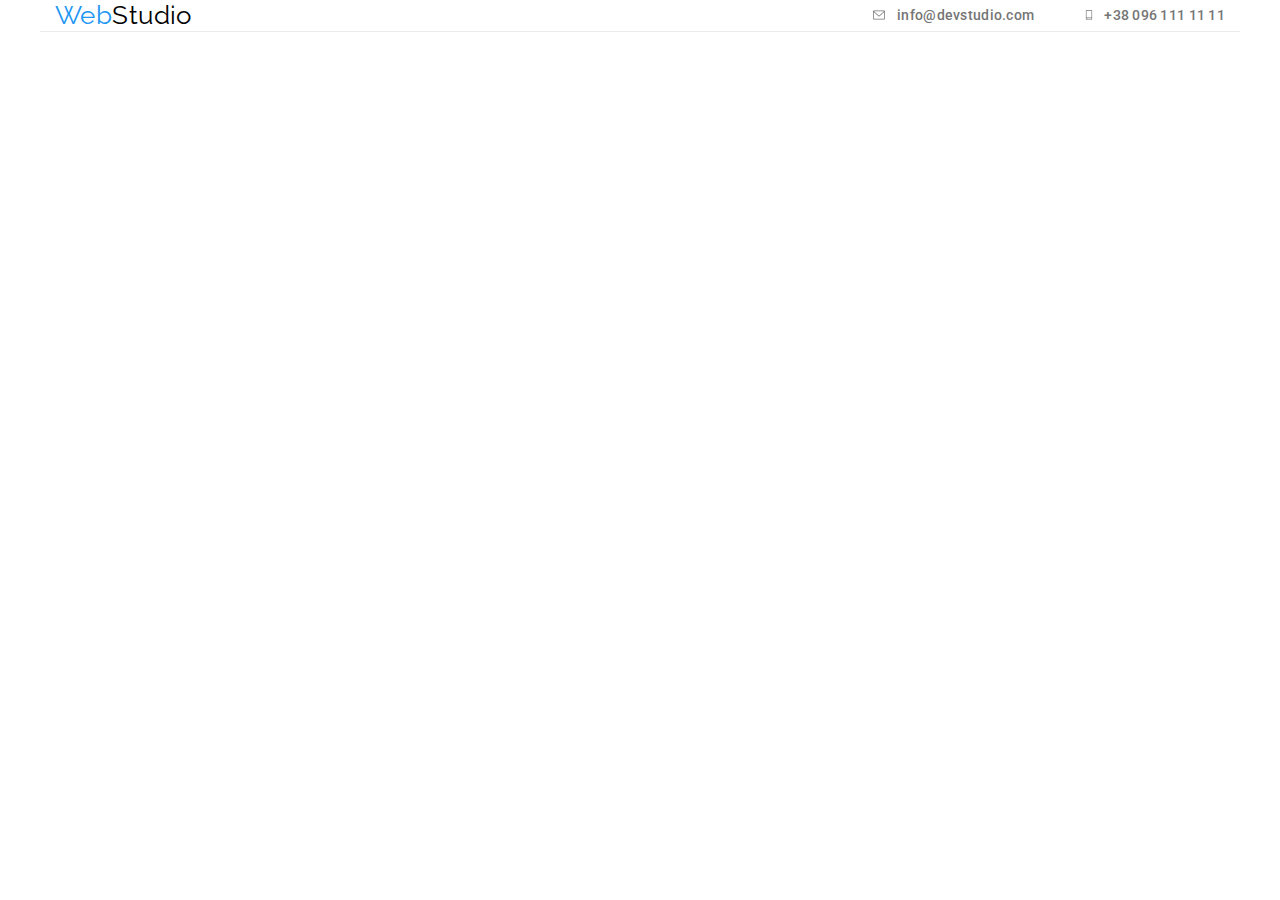
==== portfolio.html @ 75e19066 "homework8" ====
<!DOCTYPE html>
<html lang="uk">
  <head>
    <meta charset="UTF-8" />
    <meta http-equiv="X-UA-Compatible" content="IE=edge" />
    <meta name="viewport" content="width=device-width, initial-scale=1.0" />
    <title>Precourse</title>
   <link href="https://fonts.googleapis.com/css2?family=Raleway:wght@700&family=Roboto:wght@400;500;700;900&display=swap" rel="stylesheet">
    <link
      rel="stylesheet"
      href="https://cdnjs.cloudflare.com/ajax/libs/modern-normalize/1.1.0/modern-normalize.min.css"
      integrity="sha512-wpPYUAdjBVSE4KJnH1VR1HeZfpl1ub8YT/NKx4PuQ5NmX2tKuGu6U/JRp5y+Y8XG2tV+wKQpNHVUX03MfMFn9Q=="
      crossorigin="anonymous"
      referrerpolicy="no-referrer"
    />
    <link rel="stylesheet" href="./css/main.min.css" />
    <!-- <link rel="stylesheet" href="./css/styles.css" /> -->
  </head>
  <body>
    <header class="header">
      <div class="container header__container">
        <nav class="navigation">
          <a href="./index.html" class="logo"> <span class="logo__accent">Web</span>Studio</a>
          <ul class="site-nav list">
            <li class="item">
              <a href="./index.html" class="site-nav__link link">Студія</a>
            </li>
            <li class="item">
              <a href="./portfolio.html" class="site-nav__link link site-nav__link--current"
                >Портфоліо</a
              >
            </li>
            <li class="item">
              <a href="#" class="site-nav__link link">Контакти</a>
            </li>
          </ul>
        </nav>
        <ul class="list contacts-nav">
          <li class="item">
            <a href="mailto:info@devstudio.com" class="contacts-nav__link link">
              <svg class="contacts-nav__icon" width="16" height="12">
                <use href="./images/icon.svg#icon-mail"></use></svg
              >info@devstudio.com</a
            >
          </li>
          <li class="item">
            <a href="tel:+380961111111" class="contacts-nav__link link"
              ><svg class="contacts-nav__icon" width="10" height="16">
                <use href="./images/icon.svg#icon-smartfone"></use></svg
              >+38 096 111 11 11</a
            >
          </li>
        </ul>
      </div>
    <!-- </header>

    <main class="portfolio">
      <section class="section container portfolio__project">
        <h1 class="portfolio_title hidden">Фільтр</h1>
        <ul class="portfolio__button-list list">
          <li class="item">
            <button type="button" class="portfolio__button portfolio__button--current">Усі</button>
          </li>
          <li class="item">
            <button type="button" class="portfolio__button">Веб-сайти</button>
          </li>
          <li class="item">
            <button type="button" class="portfolio__button">Додатки</button>
          </li>
          <li class="item">
            <button type="button" class="portfolio__button">Дизайн</button>
          </li>
          <li class="item">
            <button type="button" class="portfolio__button">Маркетинг</button>
          </li>
        </ul>
        <ul class="list project">
          <li class="item project__card">
            <a class="project__link link" href="#">
              <div class="project-overlay">
                <img
                  class="project-overlay__picture"
                  src="./images-portfolio/picture1.jpg"
                  alt="Персонал"
                  width="370"
                  height="294"
                />
                <p class="project-overlay__text">
                  Ресурс пропонує комплексні пропозиції з різним рівнем функціоналу та сервісів. Все
                  це дозволить відвідувачу отримати вичерпні відомості про компанію чи приватну
                  особу.
                </p>
              </div>
              <div class="project-examples">
                <h2 class="project-examples__project-title">Технокряк</h2>
                <p class="project-examples__text">Веб-сайт</p>
              </div>
            </a>
          </li>

          <li class="item project__card">
            <a class="project__link link" href="#">
              <div class="project-overlay">
                <img
                  class="project-overlay__picture"
                  src="./images-portfolio/picture2.jpg"
                  alt="Постер з баскетболістами"
                  width="370"
                  height="294"
                />
                <p class="project-overlay__text">
                  Ресурс пропонує комплексні пропозиції з різним рівнем функціоналу та сервісів. Все
                  це дозволить відвідувачу отримати вичерпні відомості про компанію чи приватну
                  особу.
                </p>
              </div>
              <div class="project-examples">
                <h2 class="project-examples__project-title">Постер New Orlean vs Golden Star</h2>
                <p class="project-examples__text">Дизайн</p>
              </div>
            </a>
          </li>

          <li class="item project__card">
            <a class="project__link link" href="#">
              <div class="project-overlay">
                <img
                  class="project-overlay__picture"
                  src="./images-portfolio/picture3.jpg"
                  alt="Лого ресторану Seafood"
                  width="370"
                  height="294"
                />
                <p class="project-overlay__text">
                  Ресурс пропонує комплексні пропозиції з різним рівнем функціоналу та сервісів. Все
                  це дозволить відвідувачу отримати вичерпні відомості про компанію чи приватну
                  особу.
                </p>
              </div>
              <div class="project-examples">
                <h2 class="project-examples__project-title">Ресторан Seafood</h2>
                <p class="project-examples__text">Додаток</p>
              </div>
            </a>
          </li>

          <li class="item project__card">
            <a class="project__link link" href="#">
              <div class="project-overlay">
                <img
                  class="project-overlay__picture"
                  src="./images-portfolio/picture4.jpg"
                  alt="Навушники"
                  width="370"
                  height="294"
                />
                <p class="project-overlay__text">
                  Ресурс пропонує комплексні пропозиції з різним рівнем функціоналу та сервісів. Все
                  це дозволить відвідувачу отримати вичерпні відомості про компанію чи приватну
                  особу.
                </p>
              </div>
              <div class="project-examples">
                <h2 class="project-examples__project-title">Проєкт Prime</h2>
                <p class="project-examples__text">Маркетинг</p>
              </div>
            </a>
          </li>

          <li class="item project__card">
            <a class="project__link link" href="">
              <div class="project-overlay">
                <img
                  class="project-overlay__picture"
                  src="./images-portfolio/picture5.jpg"
                  alt="Дві коробочки"
                  width="370"
                  height="294"
                />
                <p class="project-overlay__text">
                  Ресурс пропонує комплексні пропозиції з різним рівнем функціоналу та сервісів. Все
                  це дозволить відвідувачу отримати вичерпні відомості про компанію чи приватну
                  особу.
                </p>
              </div>
              <div class="project-examples">
                <h2 class="project-examples__project-title">Проєкт Boxes</h2>
                <p class="project-examples__text">Додаток</p>
              </div>
            </a>
          </li>

          <li class="item project__card">
            <a class="project__link link" href="">
              <div class="project-overlay">
                <img
                  class="project-overlay__picture"
                  src="./images-portfolio/picture6.jpg"
                  alt="Монітор з написом: Inspiration has no Borders"
                  width="370"
                  height="294"
                />
                <p class="project-overlay__text">
                  Ресурс пропонує комплексні пропозиції з різним рівнем функціоналу та сервісів. Все
                  це дозволить відвідувачу отримати вичерпні відомості про компанію чи приватну
                  особу.
                </p>
              </div>
              <div class="project-examples">
                <h2 class="project-examples__project-title">Inspiration has no Borders</h2>
                <p class="project-examples__text">Веб-сайт</p>
              </div>
            </a>
          </li>

          <li class="item project__card">
            <a class="project__link link" href="#">
              <div class="project-overlay">
                <img
                  class="project-overlay__picture"
                  src="./images-portfolio/picture7.jpg"
                  alt="Розгорнута книга на сторінці: I'm limited Edition"
                  width="370"
                  height="294"
                />
                <p class="project-overlay__text">
                  Ресурс пропонує комплексні пропозиції з різним рівнем функціоналу та сервісів. Все
                  це дозволить відвідувачу отримати вичерпні відомості про компанію чи приватну
                  особу.
                </p>
              </div>
              <div class="project-examples">
                <h2 class="project-examples__project-title">Видання Limited Edition</h2>
                <p class="project-examples__text">Дизайн</p>
              </div>
            </a>
          </li>

          <li class="item project__card">
            <a class="project__link link" href="#">
              <div class="project-overlay">
                <img
                  class="project-overlay__picture"
                  src="./images-portfolio/picture8.jpg"
                  alt="Бірка з написом: LAB EL TAG"
                  width="370"
                  height="294"
                />
                <p class="project-overlay__text">
                  Ресурс пропонує комплексні пропозиції з різним рівнем функціоналу та сервісів. Все
                  це дозволить відвідувачу отримати вичерпні відомості про компанію чи приватну
                  особу.
                </p>
              </div>
              <div class="project-examples">
                <h2 class="project-examples__project-title">Проєкт LAB</h2>
                <p class="project-examples__text">Маркетинг</p>
              </div>
            </a>
          </li>
          <li class="item project__card">
            <a class="project__link link" href="#">
              <div class="project-overlay">
                <img
                  class="project-overlay__picture"
                  src="./images-portfolio/picture9.jpg"
                  alt="Відкритоий ноутбук на сторінці: Growing Business"
                  width="370"
                  height="294"
                />
                <p class="project-overlay__text">
                  Ресурс пропонує комплексні пропозиції з різним рівнем функціоналу та сервісів. Все
                  це дозволить відвідувачу отримати вичерпні відомості про компанію чи приватну
                  особу.
                </p>
              </div>
              <div class="project-examples">
                <h2 class="project-examples__project-title">Growing Business</h2>
                <p class="project-examples__text">Додаток</p>
              </div>
            </a>
          </li>
        </ul>
      </section>
    </main>

    <footer class="footer">
      <div class="container footer__container">
        <div class=".footer-wrapper">
          <a href="./index.html" class="logo footer-wrapper__footer-logo">
            <span class="logo__accent">Web</span>Studio</a
          >
          <address class="footer-wrapper__address-text">м. Київ, пр-т Лесі Українки, 26</address>
          <ul class="list footer-wrapper__footer-link-list">
            <li class="item">
              <a
                href="mailto:info@devstudio.com"
                class="contacts-nav__link footer-wrapper__footer-linklink"
                >info@devstudio.com</a
              >
            </li>
            <li class="item">
              <a href="tel:+380961111111" class="contacts-nav__link footer-wrapper__footer-linklink"
                >+38 096 111 11 11</a
              >
            </li>
          </ul>
        </div>

        <div class="footer-social">
          <h5 class="footer-title">приєднуйтесь</h5>

          <ul class="social-icon-list list">
            <li class="item">
              <a class="circle-icon social-icon-list__link" href="#">
                <svg class="social-icon-list__icon" width="20" height="20">
                  <use href="./images/icon.svg#icon-instagram"></use>
                </svg>
              </a>
            </li>
            <li class="item">
              <a class="circle-icon social-icon-list__link" href="#">
                <svg class="social-icon-list__icon" width="20" height="20">
                  <use href="./images/icon.svg#icon-twitter"></use>
                </svg>
              </a>
            </li>
            <li class="item">
              <a class="circle-icon social-icon-list__link" href="#">
                <svg class="social-icon-list__icon" width="20" height="20">
                  <use href="./images/icon.svg#icon-facebook"></use>
                </svg>
              </a>
            </li>
            <li class="item">
              <a class="circle-icon social-icon-list__link" href="#">
                <svg class="social-icon-list__icon" width="20" height="20">
                  <use href="./images/icon.svg#icon-linkedin"></use>
                </svg>
              </a>
            </li>
          </ul>
        </div>

        <div class="footer-form">
          <h5 class="footer-title">підпишіться на розсилку</h5>
          <form class="footer-form__spam">
            <label for="mail"></label>
            <input class="footer-form__spam-field" type="email" name="mail" placeholder="E-mail" />
            <button class="footer-form__spam-btn" type="submit">
              Підписатися
              <svg class="footer-form__icon" width="24" height="24">
                <use href="./images/icon.svg#icon-paperplane"></use>
              </svg>
            </button>
          </form>
        </div>
      </div>
    </footer>

    <script src="./js/modal.js"></script> -->
  </body>
</html>
---- css/main.min.css ----
:root{--primary-text-color: #757575;--primery-title-color: #212121;--accent-color: #2196F3;--primary-white-color: #FFFFFF;--footer-hero-background-color: #2F303A;--header-logo-color: #000000;--staff-color: #F5F4FA;--icon-color: #AFB1B8}/*! modern-normalize v1.1.0 | MIT License | https://github.com/sindresorhus/modern-normalize */*,::before,::after{-webkit-box-sizing:border-box;box-sizing:border-box}html{line-height:1.15;-webkit-text-size-adjust:100%;-moz-tab-size:4;-o-tab-size:4;tab-size:4}body{margin:0;font-family:system-ui,-apple-system,"Segoe UI",Roboto,Helvetica,Arial,sans-serif,"Apple Color Emoji","Segoe UI Emoji"}hr{height:0;color:inherit}abbr[title]{-webkit-text-decoration:underline dotted;text-decoration:underline dotted}b,strong{font-weight:bolder}code,kbd,samp,pre{font-family:ui-monospace,SFMono-Regular,Consolas,"Liberation Mono",Menlo,monospace;font-size:1em}small{font-size:80%}sub,sup{font-size:75%;line-height:0;position:relative;vertical-align:baseline}sub{bottom:-0.25em}sup{top:-0.5em}table{text-indent:0;border-color:inherit}button,input,optgroup,select,textarea{font-family:inherit;font-size:100%;line-height:1.15;margin:0}button,select{text-transform:none}button,[type=button],[type=reset],[type=submit]{-webkit-appearance:button}::-moz-focus-inner{border-style:none;padding:0}:-moz-focusring{outline:1px dotted ButtonText}:-moz-ui-invalid{box-shadow:none}legend{padding:0}progress{vertical-align:baseline}::-webkit-inner-spin-button,::-webkit-outer-spin-button{height:auto}[type=search]{-webkit-appearance:textfield;outline-offset:-2px}::-webkit-search-decoration{-webkit-appearance:none}::-webkit-file-upload-button{-webkit-appearance:button;font:inherit}summary{display:list-item}.circle-icon{display:-webkit-box;display:-ms-flexbox;display:flex;-webkit-box-pack:center;-ms-flex-pack:center;justify-content:center;-webkit-box-align:center;-ms-flex-align:center;align-items:center;border-radius:50%;width:44px;height:44px;fill:var(--icon-color);-webkit-transition:background-color 250ms cubic-bezier(0.4, 0, 0.2, 1),border-color 250ms cubic-bezier(0.4, 0, 0.2, 1),fill 250ms cubic-bezier(0.4, 0, 0.2, 1);transition:background-color 250ms cubic-bezier(0.4, 0, 0.2, 1),border-color 250ms cubic-bezier(0.4, 0, 0.2, 1),fill 250ms cubic-bezier(0.4, 0, 0.2, 1)}.circle-icon:hover,.circle-icon:focus{background-color:var(--accent-color);border-color:var(--accent-color);fill:var(--primary-white-color)}.hidden{visibility:hidden;position:absolute;width:1px;height:1px;padding:0;margin:-1px;-webkit-clip-path:inset(100%);clip-path:inset(100%);clip:rect(0 0 0 0);overflow:hidden;white-space:nowrap;border:0}.container{max-width:1200px;padding-left:15px;padding-right:15px;margin:0 auto}.hero__container{padding-top:200px;padding-bottom:280px;text-align:center}.features__container,.portfolio-button-container{padding-bottom:0}.footer__container{display:-webkit-box;display:-ms-flexbox;display:flex;padding-top:0;padding-bottom:0}.project-container{padding-top:50px;padding-bottom:94px}body{background-color:var(--primary-white-color);color:var(--primary-text-color);font-family:Roboto,sans-serif;font-size:14px;letter-spacing:.03em}.list{list-style:none;padding:0;margin:0}.link{text-decoration:none}.section{padding-top:94px;padding-bottom:94px}.work__section{display:-webkit-box;display:-ms-flexbox;display:flex;-webkit-box-pack:justify;-ms-flex-pack:justify;justify-content:space-between}.hero__button{display:inline-block;min-width:216px;height:50px;padding:10px 32px;text-align:center;border:none;border-radius:4px;background-color:var(--accent-color);color:var(--primary-white-color);-webkit-box-shadow:0px 4px 4px rgba(0,0,0,.15);box-shadow:0px 4px 4px rgba(0,0,0,.15);font-size:16px;line-height:1.9;letter-spacing:.06em;cursor:pointer;font-family:inherit;-webkit-transition:background-color 250ms cubic-bezier(0.4, 0, 0.2, 1);transition:background-color 250ms cubic-bezier(0.4, 0, 0.2, 1)}.hero__button:hover,.hero__button:focus{background-color:var(--accent-color)}.portfolio__button{display:inline-block;cursor:pointer;text-align:center;border-radius:4px;border:none;height:38px;padding:6px 22px;background-color:#f5f4fa;color:var(--primery-title-color);font-weight:500;font-size:16px;line-height:1.63;font-family:inherit;-webkit-transition:background-color 250ms cubic-bezier(0.4, 0, 0.2, 1),color 250ms cubic-bezier(0.4, 0, 0.2, 1),-webkit-box-shadow 250ms cubic-bezier(0.4, 0, 0.2, 1);transition:background-color 250ms cubic-bezier(0.4, 0, 0.2, 1),color 250ms cubic-bezier(0.4, 0, 0.2, 1),-webkit-box-shadow 250ms cubic-bezier(0.4, 0, 0.2, 1);transition:background-color 250ms cubic-bezier(0.4, 0, 0.2, 1),color 250ms cubic-bezier(0.4, 0, 0.2, 1),box-shadow 250ms cubic-bezier(0.4, 0, 0.2, 1);transition:background-color 250ms cubic-bezier(0.4, 0, 0.2, 1),color 250ms cubic-bezier(0.4, 0, 0.2, 1),box-shadow 250ms cubic-bezier(0.4, 0, 0.2, 1),-webkit-box-shadow 250ms cubic-bezier(0.4, 0, 0.2, 1)}.portfolio__button--current{padding:6px 25px;background-color:var(--accent-color);color:var(--primary-white-color)}.portfolio__button:hover,.portfolio__button:focus{background-color:var(--accent-color);color:var(--primary-white-color);-webkit-box-shadow:0 4px 4px 0 rgba(0,0,0,.25);box-shadow:0 4px 4px 0 rgba(0,0,0,.25)}.footer-form__spam-btn{display:-webkit-box;display:-ms-flexbox;display:flex;-webkit-box-pack:center;-ms-flex-pack:center;justify-content:center;-webkit-box-align:center;-ms-flex-align:center;align-items:center;margin-left:12px;padding:10px 0 10px 28px;cursor:pointer;width:200px;font-weight:700;font-size:16px;line-height:1.86;letter-spacing:.06em;color:var(--primary-white-color);background-color:var(--accent-color);background:#2196f3;-webkit-box-shadow:0px 4px 4px rgba(0,0,0,.15);box-shadow:0px 4px 4px rgba(0,0,0,.15);border:none;border-radius:4px}.modal-cross-btn{position:absolute;display:-webkit-box;display:-ms-flexbox;display:flex;-webkit-box-pack:center;-ms-flex-pack:center;justify-content:center;-webkit-box-align:center;-ms-flex-align:center;align-items:center;top:8px;right:8px;width:30px;height:30px;cursor:pointer;border:1px solid rgba(0,0,0,.1);border-radius:50%;background-color:var(--primary-white-color)}.modal-cross-btn:hover{fill:var(--accent-color)}.modal-main-btn{width:200px;height:50px;padding:10px 52px;margin:30px auto 40px auto;font-weight:700;font-size:16px;line-height:1.88;letter-spacing:.06em;cursor:pointer;-webkit-box-shadow:0px 4px 4px rgba(0,0,0,.15);box-shadow:0px 4px 4px rgba(0,0,0,.15);border-radius:4px;background-color:var(--accent-color);color:var(--primary-white-color)}.checkbox-form{display:-webkit-box;display:-ms-flexbox;display:flex;-webkit-box-orient:horizontal;-webkit-box-direction:normal;-ms-flex-direction:row;flex-direction:row;-webkit-box-align:center;-ms-flex-align:center;align-items:center;margin-top:18px}.checkbox-form__ramka{margin-right:8.38px;width:16px;height:15px;border:2px solid #000;border-radius:4px;-webkit-box-shadow:0px 4px 4px rgba(0,0,0,.25);box-shadow:0px 4px 4px rgba(0,0,0,.25);border-color:var(--primery-title-color)}.checkbox-form__hidden:checked+.checkbox-form__ramka{background-color:var(--accent-color);background-image:url(/images/ptichka.svg);background-size:contain;border-color:var(--accent-color)}.checkbox-form__hidden{position:absolute;clip:rect(1px 1px 1px 1px);clip:rect(1px, 1px, 1px, 1px);padding:0;border:0;height:1px;width:1px}.checkbox-form__modal-text{margin:0;margin-left:8.38px}.checkbox-form__agreement-link{color:var(--accent-color)}.checkbox:checked+.icon{background-color:var(--accent-color)}.logo{display:inline-block;text-decoration:none;margin-right:93px;font-family:"Raleway",variable;font-size:26px;line-height:1.19;color:var(--header-logo-color)}.logo__accent{color:var(--accent-color)}.navigation{display:-webkit-box;display:-ms-flexbox;display:flex}.navigation .logo{display:-webkit-box;display:-ms-flexbox;display:flex;-webkit-box-align:center;-ms-flex-align:center;align-items:center}.site-nav{display:-webkit-box;display:-ms-flexbox;display:flex;display:none}.site-nav .item+.item{margin-left:50px}.project-overlay{position:relative;overflow:hidden}.project-overlay__text{position:absolute;top:0;left:0;width:100%;height:100%;padding:63px 24px;text-decoration:none;margin:0;font-weight:400;font-size:18px;line-height:1.56;letter-spacing:.03em;color:var(--primary-white-color);background-color:rgba(33,150,243,.9);-webkit-transform:translateY(101%);transform:translateY(101%);-webkit-transition:-webkit-transform 250ms cubic-bezier(0.4, 0, 0.2, 1);transition:-webkit-transform 250ms cubic-bezier(0.4, 0, 0.2, 1);transition:transform 250ms cubic-bezier(0.4, 0, 0.2, 1);transition:transform 250ms cubic-bezier(0.4, 0, 0.2, 1), -webkit-transform 250ms cubic-bezier(0.4, 0, 0.2, 1)}.project-overlay__picture{display:block}.project-overlay__text{margin:0}.project__link:hover .project-overlay__text{-webkit-transform:translateY(0);transform:translateY(0)}.project__link:focus .project-overlay__text{-webkit-transform:translateY(0);transform:translateY(0)}.site-nav__link{position:relative;display:block;padding-top:32px;padding-bottom:32px;font-weight:500;line-height:1.14;letter-spacing:.02em;color:var(--primery-title-color);-webkit-transition:color 250ms cubic-bezier(0.4, 0, 0.2, 1);transition:color 250ms cubic-bezier(0.4, 0, 0.2, 1)}.site-nav__link--current::after{content:"";position:absolute;display:block;left:0;bottom:0;width:100%;height:5px;border-radius:5px;opacity:1;background-color:var(--accent-color);-webkit-transition:opacity 250ms cubic-bezier(0.4, 0, 0.2, 1);transition:opacity 250ms cubic-bezier(0.4, 0, 0.2, 1)}.site-nav__link:hover,.site-nav__link:focus{color:var(--accent-color)}.site-nav__link--current{color:var(--accent-color)}.footer-wrapper__footer-link{color:rgba(255,255,255,.6)}.footer-wrapper__footer-link-list .item:not(:last-child){margin-bottom:9px}.clients__link{display:-webkit-box;display:-ms-flexbox;display:flex;-webkit-box-pack:justify;-ms-flex-pack:justify;justify-content:space-between;-webkit-box-align:center;-ms-flex-align:center;align-items:center;width:170px;height:92px;cursor:pointer;padding:16px 32px;border:1px solid var(--icon-color);border-radius:4px;fill:var(--icon-color);-webkit-transition:background-color 250ms cubic-bezier(0.4, 0, 0.2, 1),border-color 250ms cubic-bezier(0.4, 0, 0.2, 1),fill 250ms cubic-bezier(0.4, 0, 0.2, 1);transition:background-color 250ms cubic-bezier(0.4, 0, 0.2, 1),border-color 250ms cubic-bezier(0.4, 0, 0.2, 1),fill 250ms cubic-bezier(0.4, 0, 0.2, 1)}.clients__link:hover,.clients__link:focus{border-color:var(--accent-color);fill:var(--accent-color)}.social-icon-list__link{fill:var(--primary-white-color);background-color:rgba(255,255,255,.1)}.social-icon-list{display:-webkit-box;display:-ms-flexbox;display:flex;width:206px;height:44px}.social-icon-list .item:not(:last-child){margin-right:10px}.footer-wrapper__address-text{width:231px;height:21px;margin-bottom:9px;font-style:normal;line-height:1.71;color:var(--primary-white-color)}.backdrop{position:fixed;top:0;left:0;width:100%;height:100%;background-color:rgba(0,0,0,.2);-webkit-transition-property:none;transition-property:none;-webkit-transition-duration:500ms;transition-duration:500ms;-webkit-transition-timing-function:cubic-bezier(0.4, 0, 0.2, 1);transition-timing-function:cubic-bezier(0.4, 0, 0.2, 1)}.backdrop.is-hidden{opacity:0;pointer-events:none}.contacts-nav{display:-webkit-box;display:-ms-flexbox;display:flex;margin-left:auto}.contacts-nav__link{display:-webkit-box;display:-ms-flexbox;display:flex;-webkit-box-align:center;-ms-flex-align:center;align-items:center;color:var(--primary-text-color);font-weight:500;line-height:1.4;letter-spacing:.02em;-webkit-transition:color 250ms cubic-bezier(0.4, 0, 0.2, 1);transition:color 250ms cubic-bezier(0.4, 0, 0.2, 1)}.contacts-nav__link:hover,.contacts-nav__link:focus{color:var(--accent-color)}.contacts-nav__icon{display:inline-block;margin-right:10px;fill:currentColor}.contacts-nav .item:not(:last-child){padding-right:50px}.clients__title{margin-bottom:50px}.work__title,.team__title,.clients__title{margin-top:0;margin-bottom:50px;width:366px;margin-left:auto;margin-right:auto;text-align:center;font-size:36px;line-height:1.17;color:var(--primery-title-color)}.project-examples__project-title{margin-top:0;margin-bottom:4px;font-size:18px;line-height:2;letter-spacing:.06em;color:var(--primery-title-color)}.features__title{margin-top:0;margin-bottom:10px;width:270px;font-size:14px;line-height:1.14;color:var(--primery-title-color)}.footer-title{line-height:1.14;text-transform:uppercase;margin-bottom:20px;margin-top:0;color:var(--primary-white-color)}.team__title{width:264px}.modal__title{margin-top:0;margin-bottom:12px;text-align:center;font-weight:700;font-size:20px;line-height:1.15;color:#212121}.header__container{display:-webkit-box;display:-ms-flexbox;display:flex;-webkit-box-align:center;-ms-flex-align:center;align-items:center;-webkit-box-pack:center;-ms-flex-pack:center;justify-content:center;border-bottom:1px solid #ececec}.hero{padding-top:0}.hero__title{margin-top:0;margin-bottom:30px;margin-left:auto;margin-right:auto;width:696px;text-transform:uppercase;font-weight:900;font-size:44px;line-height:1.36;letter-spacing:.06em;color:var(--primary-white-color)}.overlay{max-width:1600px;height:600px;margin-right:auto;margin-left:auto;background-color:var(--footer-hero-background-color);background-image:-webkit-gradient(linear, left top, right top, from(rgba(47, 48, 58, 0.4)), to(rgba(47, 48, 58, 0.4))),url("../images/Hero.jpg");background-image:linear-gradient(to right, rgba(47, 48, 58, 0.4), rgba(47, 48, 58, 0.4)),url("../images/Hero.jpg");background-position:center;background-repeat:no-repeat;background-size:cover}.features__features-list{display:-webkit-box;display:-ms-flexbox;display:flex;-webkit-box-orient:horizontal;-webkit-box-direction:normal;-ms-flex-direction:row;flex-direction:row}.features__features-list .item:not(:last-child){margin-right:30px}.features__details{display:-webkit-box;display:-ms-flexbox;display:flex;-webkit-box-pack:center;-ms-flex-pack:center;justify-content:center;-webkit-box-align:center;-ms-flex-align:center;align-items:center;margin-bottom:30px;width:270px;height:120px;border-radius:4px;-webkit-box-shadow:0 4px 4px 0 rgba(0,0,0,.25);box-shadow:0 4px 4px 0 rgba(0,0,0,.25);background-color:var(--staff-color)}.features__text{margin-top:0;margin-bottom:0;width:270px;line-height:1.71}.clients{height:372px;margin-left:auto;margin-right:auto;background-color:var(--primary-white-color)}.clients__icon{display:-webkit-box;display:-ms-flexbox;display:flex;-webkit-box-pack:justify;-ms-flex-pack:justify;justify-content:space-between;-webkit-box-align:center;-ms-flex-align:center;align-items:center}.business-card{padding-top:30px;padding-bottom:30px;width:270px;height:168px;text-align:center;background-color:var(--primary-white-color)}.business-card__name{margin-top:0;margin-bottom:10px;font-weight:500;font-size:16px;line-height:1.19;color:var(--primery-title-color)}.business-card__text{display:inline-block;min-width:76px;margin:0;font-size:16px;line-height:1.19}.business-card__icons-list{display:-webkit-box;display:-ms-flexbox;display:flex;-webkit-box-pack:center;-ms-flex-pack:center;justify-content:center;margin-top:16px;padding:0 32px 30px;margin-left:auto;margin-right:auto;width:206px;height:44px}.business-card__icons-list .item:not(:last-child){margin-right:10px}.footer{min-width:1600px;padding-top:60px;padding-bottom:60px;background:var(--footer-hero-background-color);margin:0 auto}.footer__footer-link{color:rgba(255,255,255,.6)}.footer__footer-link-list .item:not(:last-child){margin-bottom:9px}.footer-social{display:-webkit-box;display:-ms-flexbox;display:flex;-webkit-box-orient:vertical;-webkit-box-direction:normal;-ms-flex-direction:column;flex-direction:column;width:206px;height:80px;padding-top:15px;margin-left:70px;margin-right:93px;padding-bottom:97px}.footer-form{display:-webkit-box;display:-ms-flexbox;display:flex;-webkit-box-orient:vertical;-webkit-box-direction:normal;-ms-flex-direction:column;flex-direction:column;width:570px;height:86px;padding-top:20px;padding-bottom:83px}.footer__spam{display:-webkit-box;display:-ms-flexbox;display:flex}.footer__spam-field{width:358px;height:50px;background-color:#2f303a;border:1px solid rgba(255,255,255,.3);border-radius:4px;padding:15px 0 15px 16px;font-weight:400;font-size:16px;line-height:1.25;letter-spacing:.03em;color:rgba(255,255,255,.6)}.footer__spam-field input::-webkit-input-placeholder{font-weight:400;font-size:30px}.footer__spam-field input::-moz-placeholder{font-weight:400;font-size:30px}.footer__spam-field input:-ms-input-placeholder{font-weight:400;font-size:30px}.footer__spam-field input::-ms-input-placeholder{font-weight:400;font-size:30px}.footer__spam-field input::placeholder{font-weight:400;font-size:30px}.footer__icon{margin-left:10px;fill:var(--primary-white-color)}.footer-wrapper{display:-webkit-box;display:-ms-flexbox;display:flex;margin-right:70px}.footer-wrapper__footer-logo{display:inline-block;margin-right:0;padding:0;margin-bottom:20px;color:var(--primary-white-color)}.footer-wrapper__address-text{width:231px;height:21px;margin-bottom:9px;font-style:normal;line-height:1.71;color:var(--primary-white-color)}.modal{position:absolute;left:50%;top:50%;-webkit-transform:translate(-50%, -50%);transform:translate(-50%, -50%);min-width:528px;height:581px;padding:40px;background-color:var(--primary-white-color);-webkit-box-shadow:0px 1px 3px rgba(0,0,0,.12),0px 1px 1px rgba(0,0,0,.14),0px 2px 1px rgba(0,0,0,.2);box-shadow:0px 1px 3px rgba(0,0,0,.12),0px 1px 1px rgba(0,0,0,.14),0px 2px 1px rgba(0,0,0,.2);border-radius:4px}.modal__form-field{width:100%;margin-top:0;display:-webkit-box;display:-ms-flexbox;display:flex;-webkit-box-orient:vertical;-webkit-box-direction:normal;-ms-flex-direction:column;flex-direction:column}.modal__form-field .modal__icon{position:absolute;bottom:11px;left:14px;cursor:pointer}.modal__form-label{position:relative;display:block;display:-webkit-box;display:-ms-flexbox;display:flex;-webkit-box-orient:vertical;-webkit-box-direction:normal;-ms-flex-direction:column;flex-direction:column;width:100%;margin-top:10px}.modal__form-label:first-child{margin-top:0px}.modal__form-input{width:100%;height:40px;padding:0;padding-left:42px;margin:0;margin-top:4px;cursor:pointer;border:1px solid rgba(33,33,33,.2);border-radius:4px}.modal__form-input:hover{border-color:var(--accent-color)}.modal__form-input:hover+.modal__icon{fill:var(--accent-color)}.modal__form-input:focus{border-color:var(--accent-color)}.modal__form-input:focus+.modal__icon{fill:var(--accent-color)}.modal__form-textarea::-webkit-input-placeholder{font-weight:400;font-size:12px;line-height:14px;letter-spacing:.01em;color:rgba(117,117,117,.5)}.modal__form-textarea::-moz-placeholder{font-weight:400;font-size:12px;line-height:14px;letter-spacing:.01em;color:rgba(117,117,117,.5)}.modal__form-textarea:-ms-input-placeholder{font-weight:400;font-size:12px;line-height:14px;letter-spacing:.01em;color:rgba(117,117,117,.5)}.modal__form-textarea::-ms-input-placeholder{font-weight:400;font-size:12px;line-height:14px;letter-spacing:.01em;color:rgba(117,117,117,.5)}.modal__form-textarea::placeholder{font-weight:400;font-size:12px;line-height:14px;letter-spacing:.01em;color:rgba(117,117,117,.5)}.modal__form-textarea{margin-top:4px;padding:12px 16px;width:448px;height:120px;resize:none;border:1px solid rgba(33,33,33,.2);border-radius:4px}.modal__form-privacy{position:relative}.modal__form-privacy .modal__icon{position:absolute;top:17px;left:-2px}.modal__form-privacy .icon{position:absolute;top:50px;left:-2px}.portfolio__button-list{display:-webkit-box;display:-ms-flexbox;display:flex;-webkit-box-pack:center;-ms-flex-pack:center;justify-content:center;margin-bottom:34px}.portfolio__button-list .item:not(:last-child){margin-right:8px}.portfolio__project .text{font-size:16px;line-height:1.88;color:var(--primary-text-color)}.project{display:-webkit-box;display:-ms-flexbox;display:flex;-ms-flex-wrap:wrap;flex-wrap:wrap}.project-examples{padding:20px 24px;width:370px;background:var(--primary-white-color);border:1px solid #eee}.project-examples__text{font-weight:400;font-size:16px;line-height:30px;letter-spacing:.03em;color:var(--primary-text-color)}.project .item{margin-right:30px;margin-bottom:30px}.project .item:nth-child(3n){margin-right:0}.project .item:nth-last-child(-n+3){margin-bottom:0}.project .item:hover{-webkit-box-shadow:0 4px 4px 0 rgba(0,0,0,.25);box-shadow:0 4px 4px 0 rgba(0,0,0,.25)}.team{background-color:var(--staff-color)}.team__cards-list{display:-webkit-box;display:-ms-flexbox;display:flex;-webkit-box-pack:justify;-ms-flex-pack:justify;justify-content:space-between}.team-cards__photo{display:block}.team-cards:hover{-webkit-box-shadow:0 4px 4px 0 rgba(0,0,0,.25);box-shadow:0 4px 4px 0 rgba(0,0,0,.25)}.work{padding-bottom:94px}.work-design{position:relative}.work-backgroung{position:absolute;left:0;bottom:0;width:100%;height:70px;background-image:-webkit-gradient(linear, left top, right top, from(rgba(47, 48, 58, 0.8)), to(rgba(47, 48, 58, 0.8)));background-image:linear-gradient(to right, rgba(47, 48, 58, 0.8), rgba(47, 48, 58, 0.8))}.work-backgroung__text{position:absolute;left:107px;bottom:27px;margin:0;padding:0;color:var(--primary-white-color);text-transform:uppercase}/*# sourceMappingURL=main.min.css.map */
---- css/styles.css ----
/* .logo {
  display: inline-block;
  text-decoration: none;
  margin-right: 93px;

  font-family: 'Raleway', variable;
  font-size: 26px;
  line-height: 1.19;
  color: var(--header-logo-color);
}
.logo__accent {
  color: var(--accent-color);
} */

/* .contacts-nav__link {
  display: flex;
  align-items: center;
  color: var(--primary-text-color);
  font-weight: 500;
  line-height: 1.4;
  letter-spacing: 0.02em;

  transition: color 250ms cubic-bezier(0.4, 0, 0.2, 1);
}

.contacts-nav__link:hover,
.contacts-nav__link:focus {
  color: var(--accent-color);
} */


/* .hero {
  padding-top: 0;
} */

/* .footer {
  min-width: 1600px;
  padding-top: 60px;
  padding-bottom: 60px;
  background: var(--footer-hero-background-color);
  margin: 0 auto;
} */

/* .hero__title {
  margin-top: 0;
  margin-bottom: 30px;
  margin-left: auto;
  margin-right: auto;
  width: 696px;

  text-transform: uppercase;
  font-weight: 900;
  font-size: 44px;
  line-height: 1.36;
  letter-spacing: 0.06em;
  color: var(--primary-white-color);
} */

/* .hidden {
  visibility: hidden;

  position: absolute;
  width: 1px;
  height: 1px;
  padding: 0;
  margin: -1px;
  clip-path: inset(100%);
  clip: rect(0 0 0 0);
  overflow: hidden;
  white-space: nowrap;
  border: 0;
} */

/* .work__title,
.team__title,
.clients__title {
  margin-top: 0;
  margin-bottom: 50px;
  width: 366px;
  margin-left: auto;
  margin-right: auto;

  text-align: center;
  font-size: 36px;
  line-height: 1.17;
  color: var(--primery-title-color);
} */

/* .team__title {
  width: 264px;
} */

/* .clients__title {
  margin-bottom: 50px;
} */

/* .site-nav__link {
  position: relative;
  display: block;
  padding-top: 32px;
  padding-bottom: 32px;

  font-weight: 500;
  line-height: 1.14;
  letter-spacing: 0.02em;
  color: var(--primery-title-color);

  transition: color 250ms cubic-bezier(0.4, 0, 0.2, 1);
} */

/* .site-nav__link:hover,
.site-nav__link:focus {
  color: var(--accent-color);
}
.site-nav__link--current{
  color: var(--accent-color);
} */

/* .site-nav {
  display: flex;
}

.site-nav .item + .item {
  margin-left: 50px;
} */

/* .contacts-nav {
  display: flex;
  margin-left: auto;
} */

/* .navigation {
  display: flex;
}

.navigation .logo {
  display: flex;
  align-items: center;
} */

/* .contacts-nav .item:not(:last-child) {
  padding-right: 50px;
} */

/* .features-list__title {
  margin-top: 0;
  margin-bottom: 10px;
  width: 270px;
  font-size: 14px;
  line-height: 1.14;
  color: var(--primery-title-color);
} */

/* .features__text {
  margin-top: 0;
  margin-bottom: 0;
  width: 270px;
} */

/* .business-card__name {
  margin-top: 0;
  margin-bottom: 10px;
  font-weight: 500;
  font-size: 16px;
  line-height: 1.19;
  color: var(--primery-title-color);
} */

/* .team {
  background-color: var(--staff-color);
} */

/* .hero__button {
  display: inline-block;
  min-width: 216px;
  height: 50px;
  padding: 10px 32px;

  text-align: center;
  border: none;
  border-radius: 4px;

  background-color: var(--accent-color);
  color: var(--primary-white-color);
  box-shadow: 0px 4px 4px rgba(0, 0, 0, 0.15);
  font-size: 16px;
  line-height: 1.9;
  letter-spacing: 0.06em;
  cursor: pointer;
  font-family: inherit;

  transition: background-color 250ms cubic-bezier(0.4, 0, 0.2, 1);
} */

/* .hero__button:hover,
.hero__button:focus {
  background-color: var(--accent-color);
} */

/* .portfolio__button-list {
  display: flex;
  justify-content: center;
  margin-bottom: 34px;
}

.portfolio__button-list .item:not(:last-child) {
  margin-right: 8px;
} */

/* .portfolio__button {
  display: inline-block;
  cursor: pointer;
  text-align: center;
  border-radius: 4px;
  border: none;
  height: 38px;
  padding: 6px 22px;
  background-color: #f5f4fa;
  color: var(--primery-title-color);
  font-weight: 500;
  font-size: 16px;
  line-height: 1.63;
  font-family: inherit;

  transition: background-color 250ms cubic-bezier(0.4, 0, 0.2, 1),
    color 250ms cubic-bezier(0.4, 0, 0.2, 1), box-shadow 250ms cubic-bezier(0.4, 0, 0.2, 1);
} */

/* .portfolio__button--current {
  padding: 6px 25px;
  background-color: var(--accent-color);
  color: var(--primary-white-color)
} */

/* .portfolio__button:hover,
.portfolio__button:focus {
  background-color: var(--accent-color);
  color: var(--primary-white-color);
  box-shadow: 0 4px 4px 0 rgba(0, 0, 0, 0.25);
} */



/* .project-examples {
  padding: 20px 24px;
  width: 370px;
  background: var(--primary-white-color);
  border: 1px solid #eeeeee;
} */

/* .footer-wrapper__footer-link{
  color: rgba(255, 255, 255, 0.6);
}

.footer-wrapper__footer-link-list .item:not(:last-child) {
  margin-bottom: 9px;
} */

/* .features__text {
  line-height: 1.71;
} */

/* .business-card {
  padding-top: 30px;
  padding-bottom: 30px;
  width: 270px;
  height: 168px;
  text-align: center;
  background-color: var(--primary-white-color);
} */

/* .business-card .text {
  display: inline-block;
  min-width: 76px;
  margin: 0;
  font-size: 16px;
  line-height: 1.19;
} */

/* .portfolio__project .text {
  font-size: 16px;
  line-height: 1.88;
  color: var(--primary-text-color);
} */

/* .project-examples__text{
  font-weight: 400;
  font-size: 16px;
  line-height: 30px;
  letter-spacing: 0.03em;
  color: var(--primary-text-color);
} */

/* .project-overlay__text {
  margin: 0;
} */

/* .footer-wrapper__address-text {
  width: 231px;
  height: 21px;
  margin-bottom: 9px;
  font-style: normal;
  line-height: 1.71;
  color: var(--primary-white-color);
} */

/* .container {
  max-width: 1200px;
  padding-left: 15px;
  padding-right: 15px;
  margin: 0 auto;
} */

/* .header__container {
  display: flex;
  align-items: center;
  justify-content: center;
  border-bottom: 1px solid #ececec;
} */
/* .section {
  padding-top: 94px;
  padding-bottom: 94px;
} */

/* .hero__container {
  padding-top: 200px;
  padding-bottom: 280px;
  text-align: center;
} */

/* .features__container,
.portfolio-button-container {
  padding-bottom: 0;
} */

/* .work {
  padding-bottom: 94px;
} */

/* .clients {
  height: 372px;
  margin-left: auto;
  margin-right: auto;
  background-color: var(--primary-white-color);
} */

/* .footer-container {
  padding-top: 0;
  padding-bottom: 0;
} */

/* .project-container {
  padding-top: 50px;
  padding-bottom: 94px;
} */

/* .project-overlay__picture,
.team-cards__photo {
  display: block;
} */

/* .features-list {
  display: flex;
  flex-direction: row;
}
.features-list .item:not(:last-child) {
  margin-right: 30px;
} */

/* .work__section {
  display: flex;
  justify-content: space-between;
} */

/* .team__cards-list {
  display: flex;
  justify-content: space-between;
} */

/* .project {
  display: flex;
  flex-wrap: wrap;
}

.project .item {
  margin-right: 30px;
  margin-bottom: 30px;
}

.project .item:nth-child(3n) {
  margin-right: 0;
}

.project .item:nth-last-child(-n + 3) {
  margin-bottom: 0;
}

.project .item:hover {
  box-shadow: 0 4px 4px 0 rgba(0, 0, 0, 0.25);
} */
/* Overlay */

/* .overlay {
  max-width: 1600px;
  height: 600px;
  margin-right: auto;
  margin-left: auto;
  background-color: var(--footer-hero-background-color);

  background-image: linear-gradient(to right, rgba(47, 48, 58, 0.4), rgba(47, 48, 58, 0.4)),
    url('../images/Hero.jpg');
  background-position: center;
  background-repeat: no-repeat;
  background-size: cover;
} */

/* .team-cards:hover {
  box-shadow: 0 4px 4px 0 rgba(0, 0, 0, 0.25);
} */

/* Icons */

/* .contacts-nav__icon {
  display: inline-block;
  margin-right: 10px;
  fill: currentColor;
} */

/* .features-list__details {
  display: flex;
  justify-content: center;
  align-items: center;
  margin-bottom: 30px;

  width: 270px;
  height: 120px;
  border-radius: 4px;
  box-shadow: 0 4px 4px 0 rgba(0, 0, 0, 0.25);
  background-color: var(--staff-color);
} */

/* .business-card_icons-list {
  display: flex;
  justify-content: center;
  margin-top: 16px;
  padding: 0 32px 30px;
  margin-left: auto;
  margin-right: auto;
  width: 206px;
  height: 44px;
} */

/* .business-card_icons-list .item:not(:last-child) {
  margin-right: 10px;
} */

/* .circle-icon {
  display: flex;
  justify-content: center;
  align-items: center;
  border-radius: 50%;
  width: 44px;
  height: 44px;
  fill: var(--icon-color);

  transition: background-color 250ms cubic-bezier(0.4, 0, 0.2, 1),
    border-color 250ms cubic-bezier(0.4, 0, 0.2, 1), fill 250ms cubic-bezier(0.4, 0, 0.2, 1);
}

.circle-icon:hover,
.circle-icon:focus {
  background-color: var(--accent-color);
  border-color: var(--accent-color);
  fill: var(--primary-white-color);
} */

/* .clients__link {
  display: flex;
  justify-content: space-between;
  align-items: center;
  width: 170px;
  height: 92px;
  cursor: pointer;
  padding: 16px 32px;
  border: 1px solid var(--icon-color);
  border-radius: 4px;
  fill: var(--icon-color);

  transition: background-color 250ms cubic-bezier(0.4, 0, 0.2, 1),
    border-color 250ms cubic-bezier(0.4, 0, 0.2, 1), fill 250ms cubic-bezier(0.4, 0, 0.2, 1);
} */

/* .clients__icon {
  display: flex;
  justify-content: space-between;
  align-items: center;
} */

/* .clients__link:hover,
.clients__link:focus {
  border-color: var(--accent-color);
  fill: var(--accent-color);
} */

/* Footer-join */

/* .footer__container {
  display: flex;
} */

/* .footer-wrapper {
  display: flex;
  margin-right: 70px;
} */

/* .footer-social {
  display: flex;
  flex-direction: column;
  width: 206px;
  height: 80px;
  padding-top: 15px;
  margin-left: 70px;
  margin-right: 93px;
  padding-bottom: 97px;
} */

/* .footer-form {
  display: flex;
  flex-direction: column;
  width: 570px;
  height: 86px;
  padding-top: 20px;
  padding-bottom: 83px;
} */

/* .footer-title {
  line-height: 1.14;
  text-transform: uppercase;
  margin-bottom: 20px;
  margin-top: 0;
  color: var(--primary-white-color);
} */

/* .footer-wrapper__footer-logo {
  display: inline-block;
  margin-right: 0;
  padding: 0;
  margin-bottom: 20px;
  color: var(--primary-white-color);
} */
/* .social-icon-list {
  display: flex;
  width: 206px;
  height: 44px;
} */

/* .social-icon-list .item:not(:last-child) {
  margin-right: 10px;
} */

/* .social-icon-list__link {
  fill: var(--primary-white-color);
  background-color: rgba(255, 255, 255, 0.1);
} */

/* footer-form__spam-form */

/* .footer-form__spam {
  display: flex;
} */

/* .footer-form__spam-btn {
  display: flex;
  justify-content: center;
  align-items: center;
  margin-left: 12px;
  padding: 10px 0 10px 28px;
  cursor: pointer;

  width: 200px;
  font-weight: 700;
  font-size: 16px;
  line-height: 1.86;
  letter-spacing: 0.06em;
  color: var(--primary-white-color);
  background-color: var(--accent-color);
  background: #2196f3;
  box-shadow: 0px 4px 4px rgba(0, 0, 0, 0.15);
  border: none;
  border-radius: 4px;
} */

/* .footer-form__spam-field {
  width: 358px;
  height: 50px;
  background-color: rgba(47, 48, 58, 1);
  border: 1px solid rgba(255, 255, 255, 0.3);
  filter: drop-shadow(0px 4px 4px rgba(0, 0, 0, 0.15));
  border-radius: 4px;
  padding: 15px 0 15px 16px; 
  font-weight: 400;
  font-size: 16px;
  line-height: 1.25;
  letter-spacing: 0.03em;
  color: rgba(255, 255, 255, 0.6);
} */

/* .footer-form__spam-field input::placeholder {
  font-weight: 400;
  font-size: 30px;
} */

/* .footer-form__icon {
  margin-left: 10px;
  fill: var(--primary-white-color);
} */






/* Position */

/* .header{
    position: fixed;
    top: 0;
    left: 0;
    width: 100vw;
    border: 1px solid white;
    
} */

/* active */

/* .site-nav__link--current::after {
  content: '';
  position: absolute;
  display: block;
  left: 0;
  bottom: 0;
  width: 100%;
  height: 5px;
  border-radius: 5px;
  opacity: 1;
  background-color: var(--accent-color);
  transition: opacity 250ms cubic-bezier(0.4, 0, 0.2, 1);
} */

/* Work position */

/* .work-design {
  position: relative;
}

.work-backgroung {
  position: absolute;
  left: 0;
  bottom: 0;
  width: 100%;
  height: 70px;
  background-image: linear-gradient(to right, rgba(47, 48, 58, 0.8), rgba(47, 48, 58, 0.8));
}

.work-backgroung__text {
  position: absolute;
  left: 107px;
  bottom: 27px;
  margin: 0;
  padding: 0;
  color: var(--primary-white-color);
  text-transform: uppercase;
} */

/* Portfolio Overlay */

/* .project-overlay {
  position: relative;
  overflow: hidden;
}

.project-overlay__text {
  position: absolute;
  top: 0;
  left: 0;
  width: 100%;
  height: 100%;
  padding: 63px 24px;
  text-decoration: none;
  margin: 0;
  font-weight: 400;
  font-size: 18px;
  line-height: 1.56;
  letter-spacing: 0.03em;
  color: var(--primary-white-color);
  background-color: rgba(33, 150, 243, 0.9);
  transform: translateY(101%);
  transition: transform 250ms cubic-bezier(0.4, 0, 0.2, 1);
} */

/* .project__link:hover .project-overlay__text {
  transform: translateY(0);
}
.project__link:focus .project-overlay__text {
  transform: translateY(0);
} */

/* Modal window */

/* .backdrop {
  position: fixed;
  top: 0;
  left: 0;
  width: 100%;
  height: 100%;
  background-color: rgba(0, 0, 0, 0.2);
  transition-property: none;
  transition-duration: 500ms;
  transition-timing-function: cubic-bezier(0.4, 0, 0.2, 1);
} */

/* .backdrop.is-hidden {
  opacity: 0;
  pointer-events: none;
} */

/* .modal {
  position: absolute;
  left: 50%;
  top: 50%;
  transform: translate(-50%, -50%);
  min-width: 528px;
  height: 581px;
  padding: 40px;
  background-color: var(--primary-white-color);
  box-shadow: 0px 1px 3px rgba(0, 0, 0, 0.12), 0px 1px 1px rgba(0, 0, 0, 0.14),
    0px 2px 1px rgba(0, 0, 0, 0.2);
  border-radius: 4px;
} */
/* 
.modal__form-field {
  width: 100%;
  margin-top: 0;
  display: flex;
  flex-direction: column;
}

.modal__form-field .modal__icon{
  position: absolute;
  bottom: 11px;
  left: 14px;
  cursor: pointer;
} */

/* .modal-cross-btn {
  position: absolute;
  display: flex;
  justify-content: center;
  align-items: center;
  top: 8px;
  right: 8px;
  width: 30px;
  height: 30px;
  cursor: pointer;
  border: 1px solid rgba(0, 0, 0, 0.1);
  border-radius: 50%;
  background-color: var(--primary-white-color);
}

.modal-cross-btn:hover {
  fill: var(--accent-color);
} */

/* .checkbox-form__modal-text {
  margin: 0;
  margin-left: 8.38px;
} */

/* .modal__title {
  margin-top: 0;
  margin-bottom: 12px;
  text-align: center;
  font-weight: 700;
  font-size: 20px;
  line-height: 1.15;
  color: #212121;
} */

/* .modal__form-label {
  position: relative;
  display: block;
  display: flex;
  flex-direction: column;
  width: 100%;
  margin-top: 10px;
}

.modal__form-label:first-child {
  margin-top: 0px;
}

.modal__form-input {
  width: 100%;
  height: 40px;
  padding: 0;
  padding-left: 42px;
  margin: 0;
  margin-top: 4px;
  cursor: pointer;
  border: 1px solid rgba(33, 33, 33, 0.2);
  border-radius: 4px;
}

.modal__form-input:hover {
  border-color: var(--accent-color);
}

.modal__form-input:hover + .modal__icon {
  fill: var(--accent-color);
}

.modal__form-input:focus {
  border-color: var(--accent-color);
}

.modal__form-input:focus + .modal__icon {
  fill: var(--accent-color);
} */



/* .checkbox-form__hidden {
  margin-right: 8.38px;
} */

/* .modal__form-textarea::placeholder {
  font-weight: 400;
  font-size: 12px;
  line-height: 14px;
  letter-spacing: 0.01em;

  color: rgba(117, 117, 117, 0.5);
}

.modal__form-textarea {
  margin-top: 4px;
  padding: 12px 16px;
  width: 448px;
  height: 120px;
  resize: none;
  border: 1px solid rgba(33, 33, 33, 0.2);
  border-radius: 4px;
}
.checkbox-form__agreement-link {
  color: var(--accent-color);
} */

/* .modal-main-btn {
  width: 200px;
  height: 50px;
  padding: 10px 52px;
  margin: 30px auto 40px auto;

  font-weight: 700;
  font-size: 16px;
  line-height: 1.88;
  letter-spacing: 0.06em;

  cursor: pointer;
  box-shadow: 0px 4px 4px rgba(0, 0, 0, 0.15);
  border-radius: 4px;
  background-color: var(--accent-color);
  color: var(--primary-white-color);
} */

/* .modal__form-privacy {
  position: relative;
}

.modal__form-privacy .modal__icon {
  position: absolute;
  top: 17px;
  left: -2px;
} */

/* .checkbox-form {
  display: flex;
  flex-direction: row;
  align-items: center;
  margin-top: 18px;
} */

/* .modal__form-privacy {
  position: relative;
}

.modal__form-privacy .icon {
  position: absolute;
  top: 50px;
  left: -2px;
} */

/* .checkbox:checked +.icon {
  background-color: var(--accent-color);
} */

/* .checkbox {
    appearance: none;
} */

/* .checkbox-form__ramka {
  margin-right: 8.38px;
  width: 16px;
  height: 15px;
  border: 2px solid #000000;
  border-radius: 4px;
  box-shadow: 0px 4px 4px rgba(0, 0, 0, 0.25);
  border-color: var(--primery-title-color);
}

.checkbox-form__hidden:checked +.checkbox-form__ramka {
  background-color: var(--accent-color);
  background-image: url(/images/ptichka.svg);
  background-size: contain;
  border-color: var(--accent-color);
}

.checkbox-form__hidden {
  position: absolute;
  clip: rect(1px 1px 1px 1px);
  clip: rect(1px, 1px, 1px, 1px);
  padding: 0;
  border: 0;
  height: 1px;
  width: 1px;
} */
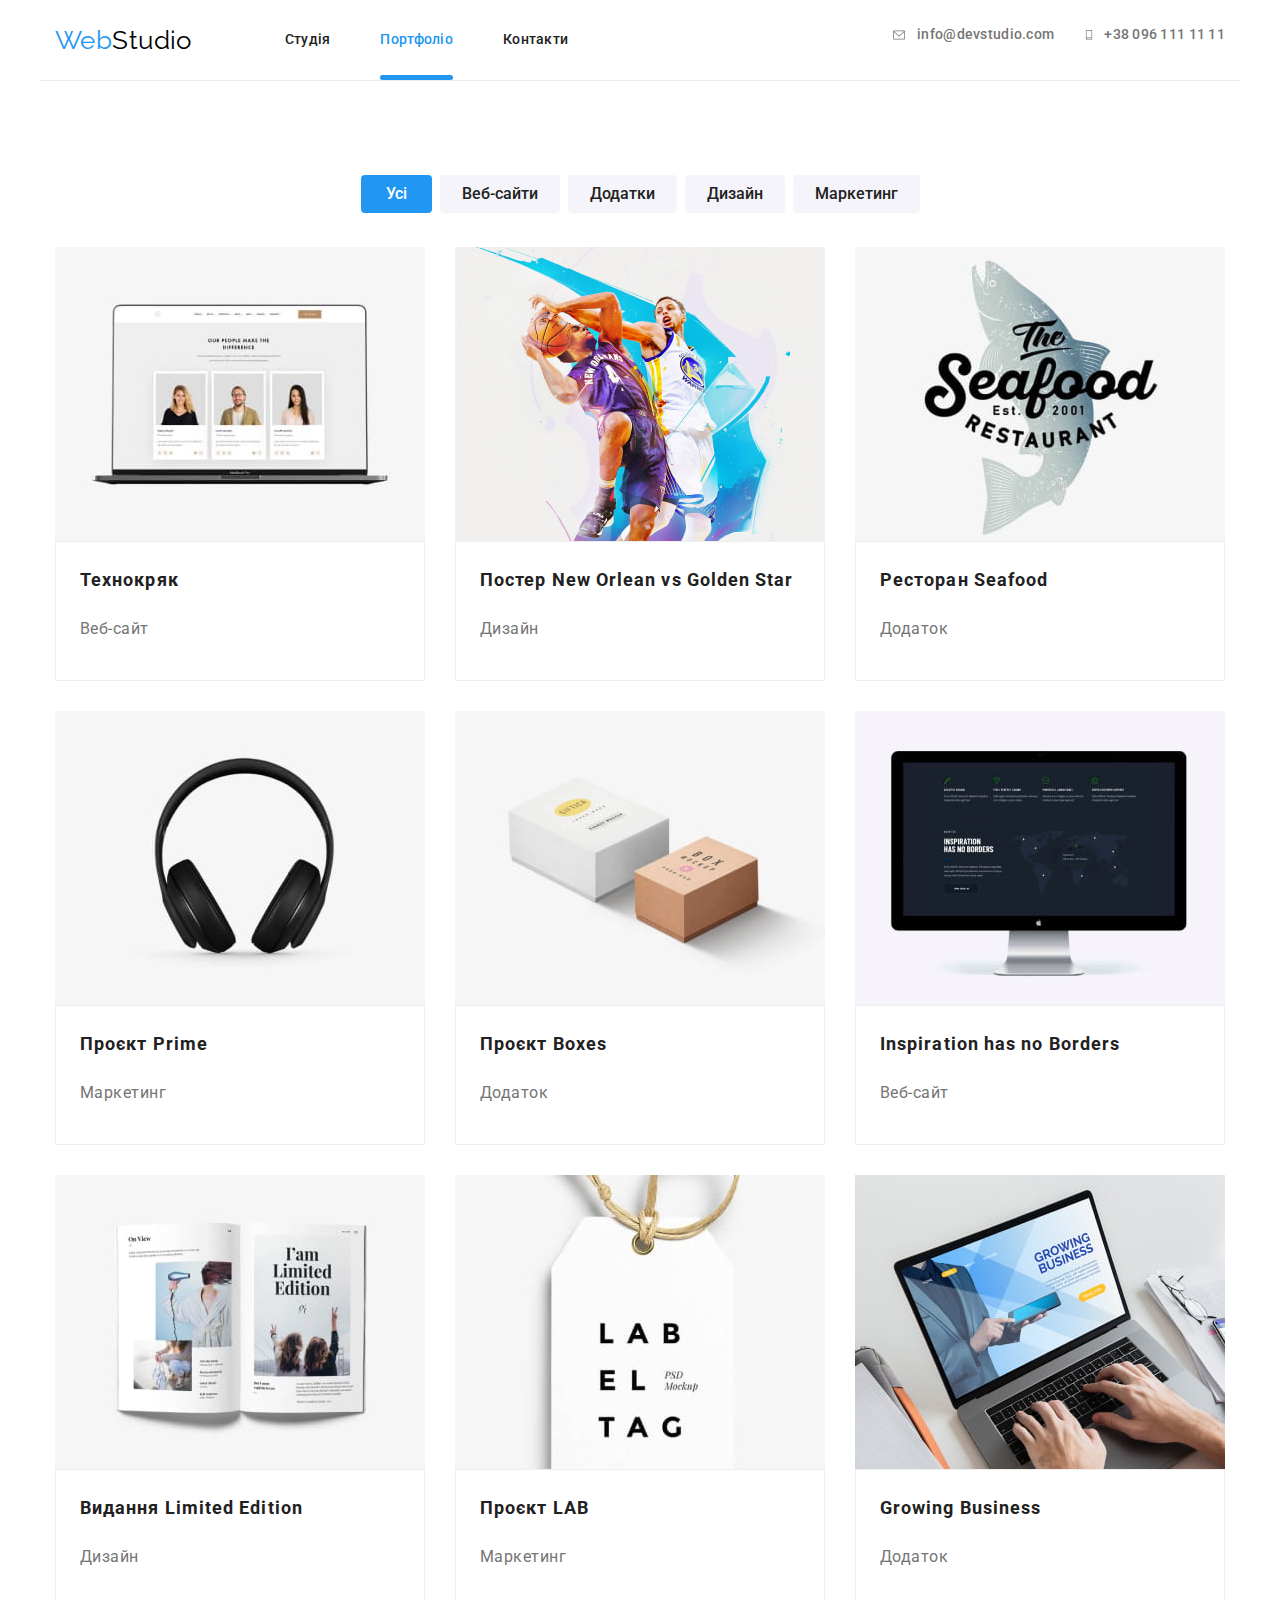
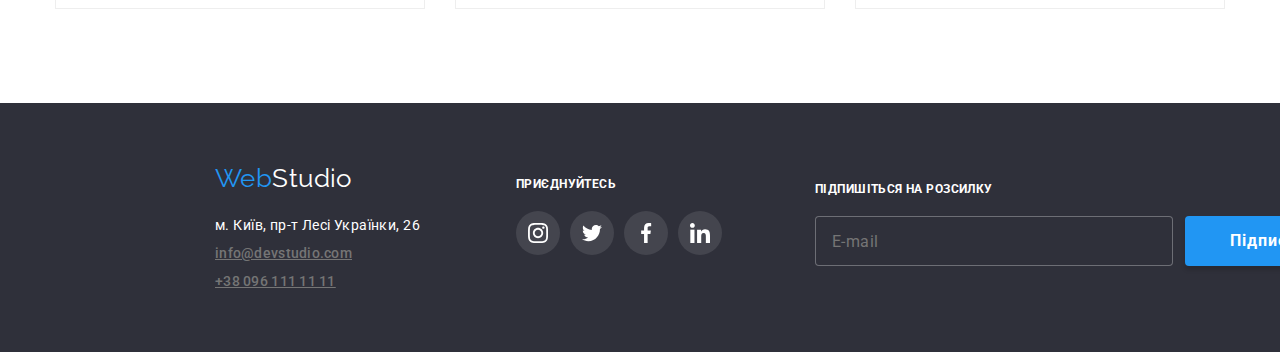
==== commit 6d8a7da5: "homework8" ====
--- a/portfolio.html
+++ b/portfolio.html
@@ -48,11 +48,17 @@
               ><svg class="contacts-nav__icon" width="10" height="16">
                 <use href="./images/icon.svg#icon-smartfone"></use></svg
               >+38 096 111 11 11</a
-            >
+            > 
           </li>
         </ul>
+        <button class="contact-nav__burger">
+          <svg class="contact-nav__burger-icon" width="40" height="40">
+              <use href="./images/icon.svg#icon-burger_24px"></use>
+            </svg>
+
+        </button>
       </div>
-    <!-- </header>
+    </header>
 
     <main class="portfolio">
       <section class="section container portfolio__project">
@@ -358,6 +364,6 @@
       </div>
     </footer>
 
-    <script src="./js/modal.js"></script> -->
+    <script src="./js/modal.js"></script>
   </body>
 </html>
--- a/css/main.min.css
+++ b/css/main.min.css
@@ -1 +1 @@
-:root{--primary-text-color: #757575;--primery-title-color: #212121;--accent-color: #2196F3;--primary-white-color: #FFFFFF;--footer-hero-background-color: #2F303A;--header-logo-color: #000000;--staff-color: #F5F4FA;--icon-color: #AFB1B8}/*! modern-normalize v1.1.0 | MIT License | https://github.com/sindresorhus/modern-normalize */*,::before,::after{-webkit-box-sizing:border-box;box-sizing:border-box}html{line-height:1.15;-webkit-text-size-adjust:100%;-moz-tab-size:4;-o-tab-size:4;tab-size:4}body{margin:0;font-family:system-ui,-apple-system,"Segoe UI",Roboto,Helvetica,Arial,sans-serif,"Apple Color Emoji","Segoe UI Emoji"}hr{height:0;color:inherit}abbr[title]{-webkit-text-decoration:underline dotted;text-decoration:underline dotted}b,strong{font-weight:bolder}code,kbd,samp,pre{font-family:ui-monospace,SFMono-Regular,Consolas,"Liberation Mono",Menlo,monospace;font-size:1em}small{font-size:80%}sub,sup{font-size:75%;line-height:0;position:relative;vertical-align:baseline}sub{bottom:-0.25em}sup{top:-0.5em}table{text-indent:0;border-color:inherit}button,input,optgroup,select,textarea{font-family:inherit;font-size:100%;line-height:1.15;margin:0}button,select{text-transform:none}button,[type=button],[type=reset],[type=submit]{-webkit-appearance:button}::-moz-focus-inner{border-style:none;padding:0}:-moz-focusring{outline:1px dotted ButtonText}:-moz-ui-invalid{box-shadow:none}legend{padding:0}progress{vertical-align:baseline}::-webkit-inner-spin-button,::-webkit-outer-spin-button{height:auto}[type=search]{-webkit-appearance:textfield;outline-offset:-2px}::-webkit-search-decoration{-webkit-appearance:none}::-webkit-file-upload-button{-webkit-appearance:button;font:inherit}summary{display:list-item}.circle-icon{display:-webkit-box;display:-ms-flexbox;display:flex;-webkit-box-pack:center;-ms-flex-pack:center;justify-content:center;-webkit-box-align:center;-ms-flex-align:center;align-items:center;border-radius:50%;width:44px;height:44px;fill:var(--icon-color);-webkit-transition:background-color 250ms cubic-bezier(0.4, 0, 0.2, 1),border-color 250ms cubic-bezier(0.4, 0, 0.2, 1),fill 250ms cubic-bezier(0.4, 0, 0.2, 1);transition:background-color 250ms cubic-bezier(0.4, 0, 0.2, 1),border-color 250ms cubic-bezier(0.4, 0, 0.2, 1),fill 250ms cubic-bezier(0.4, 0, 0.2, 1)}.circle-icon:hover,.circle-icon:focus{background-color:var(--accent-color);border-color:var(--accent-color);fill:var(--primary-white-color)}.hidden{visibility:hidden;position:absolute;width:1px;height:1px;padding:0;margin:-1px;-webkit-clip-path:inset(100%);clip-path:inset(100%);clip:rect(0 0 0 0);overflow:hidden;white-space:nowrap;border:0}.container{max-width:1200px;padding-left:15px;padding-right:15px;margin:0 auto}.hero__container{padding-top:200px;padding-bottom:280px;text-align:center}.features__container,.portfolio-button-container{padding-bottom:0}.footer__container{display:-webkit-box;display:-ms-flexbox;display:flex;padding-top:0;padding-bottom:0}.project-container{padding-top:50px;padding-bottom:94px}body{background-color:var(--primary-white-color);color:var(--primary-text-color);font-family:Roboto,sans-serif;font-size:14px;letter-spacing:.03em}.list{list-style:none;padding:0;margin:0}.link{text-decoration:none}.section{padding-top:94px;padding-bottom:94px}.work__section{display:-webkit-box;display:-ms-flexbox;display:flex;-webkit-box-pack:justify;-ms-flex-pack:justify;justify-content:space-between}.hero__button{display:inline-block;min-width:216px;height:50px;padding:10px 32px;text-align:center;border:none;border-radius:4px;background-color:var(--accent-color);color:var(--primary-white-color);-webkit-box-shadow:0px 4px 4px rgba(0,0,0,.15);box-shadow:0px 4px 4px rgba(0,0,0,.15);font-size:16px;line-height:1.9;letter-spacing:.06em;cursor:pointer;font-family:inherit;-webkit-transition:background-color 250ms cubic-bezier(0.4, 0, 0.2, 1);transition:background-color 250ms cubic-bezier(0.4, 0, 0.2, 1)}.hero__button:hover,.hero__button:focus{background-color:var(--accent-color)}.portfolio__button{display:inline-block;cursor:pointer;text-align:center;border-radius:4px;border:none;height:38px;padding:6px 22px;background-color:#f5f4fa;color:var(--primery-title-color);font-weight:500;font-size:16px;line-height:1.63;font-family:inherit;-webkit-transition:background-color 250ms cubic-bezier(0.4, 0, 0.2, 1),color 250ms cubic-bezier(0.4, 0, 0.2, 1),-webkit-box-shadow 250ms cubic-bezier(0.4, 0, 0.2, 1);transition:background-color 250ms cubic-bezier(0.4, 0, 0.2, 1),color 250ms cubic-bezier(0.4, 0, 0.2, 1),-webkit-box-shadow 250ms cubic-bezier(0.4, 0, 0.2, 1);transition:background-color 250ms cubic-bezier(0.4, 0, 0.2, 1),color 250ms cubic-bezier(0.4, 0, 0.2, 1),box-shadow 250ms cubic-bezier(0.4, 0, 0.2, 1);transition:background-color 250ms cubic-bezier(0.4, 0, 0.2, 1),color 250ms cubic-bezier(0.4, 0, 0.2, 1),box-shadow 250ms cubic-bezier(0.4, 0, 0.2, 1),-webkit-box-shadow 250ms cubic-bezier(0.4, 0, 0.2, 1)}.portfolio__button--current{padding:6px 25px;background-color:var(--accent-color);color:var(--primary-white-color)}.portfolio__button:hover,.portfolio__button:focus{background-color:var(--accent-color);color:var(--primary-white-color);-webkit-box-shadow:0 4px 4px 0 rgba(0,0,0,.25);box-shadow:0 4px 4px 0 rgba(0,0,0,.25)}.footer-form__spam-btn{display:-webkit-box;display:-ms-flexbox;display:flex;-webkit-box-pack:center;-ms-flex-pack:center;justify-content:center;-webkit-box-align:center;-ms-flex-align:center;align-items:center;margin-left:12px;padding:10px 0 10px 28px;cursor:pointer;width:200px;font-weight:700;font-size:16px;line-height:1.86;letter-spacing:.06em;color:var(--primary-white-color);background-color:var(--accent-color);background:#2196f3;-webkit-box-shadow:0px 4px 4px rgba(0,0,0,.15);box-shadow:0px 4px 4px rgba(0,0,0,.15);border:none;border-radius:4px}.modal-cross-btn{position:absolute;display:-webkit-box;display:-ms-flexbox;display:flex;-webkit-box-pack:center;-ms-flex-pack:center;justify-content:center;-webkit-box-align:center;-ms-flex-align:center;align-items:center;top:8px;right:8px;width:30px;height:30px;cursor:pointer;border:1px solid rgba(0,0,0,.1);border-radius:50%;background-color:var(--primary-white-color)}.modal-cross-btn:hover{fill:var(--accent-color)}.modal-main-btn{width:200px;height:50px;padding:10px 52px;margin:30px auto 40px auto;font-weight:700;font-size:16px;line-height:1.88;letter-spacing:.06em;cursor:pointer;-webkit-box-shadow:0px 4px 4px rgba(0,0,0,.15);box-shadow:0px 4px 4px rgba(0,0,0,.15);border-radius:4px;background-color:var(--accent-color);color:var(--primary-white-color)}.checkbox-form{display:-webkit-box;display:-ms-flexbox;display:flex;-webkit-box-orient:horizontal;-webkit-box-direction:normal;-ms-flex-direction:row;flex-direction:row;-webkit-box-align:center;-ms-flex-align:center;align-items:center;margin-top:18px}.checkbox-form__ramka{margin-right:8.38px;width:16px;height:15px;border:2px solid #000;border-radius:4px;-webkit-box-shadow:0px 4px 4px rgba(0,0,0,.25);box-shadow:0px 4px 4px rgba(0,0,0,.25);border-color:var(--primery-title-color)}.checkbox-form__hidden:checked+.checkbox-form__ramka{background-color:var(--accent-color);background-image:url(/images/ptichka.svg);background-size:contain;border-color:var(--accent-color)}.checkbox-form__hidden{position:absolute;clip:rect(1px 1px 1px 1px);clip:rect(1px, 1px, 1px, 1px);padding:0;border:0;height:1px;width:1px}.checkbox-form__modal-text{margin:0;margin-left:8.38px}.checkbox-form__agreement-link{color:var(--accent-color)}.checkbox:checked+.icon{background-color:var(--accent-color)}.logo{display:inline-block;text-decoration:none;margin-right:93px;font-family:"Raleway",variable;font-size:26px;line-height:1.19;color:var(--header-logo-color)}.logo__accent{color:var(--accent-color)}.navigation{display:-webkit-box;display:-ms-flexbox;display:flex}.navigation .logo{display:-webkit-box;display:-ms-flexbox;display:flex;-webkit-box-align:center;-ms-flex-align:center;align-items:center}.site-nav{display:-webkit-box;display:-ms-flexbox;display:flex;display:none}.site-nav .item+.item{margin-left:50px}.project-overlay{position:relative;overflow:hidden}.project-overlay__text{position:absolute;top:0;left:0;width:100%;height:100%;padding:63px 24px;text-decoration:none;margin:0;font-weight:400;font-size:18px;line-height:1.56;letter-spacing:.03em;color:var(--primary-white-color);background-color:rgba(33,150,243,.9);-webkit-transform:translateY(101%);transform:translateY(101%);-webkit-transition:-webkit-transform 250ms cubic-bezier(0.4, 0, 0.2, 1);transition:-webkit-transform 250ms cubic-bezier(0.4, 0, 0.2, 1);transition:transform 250ms cubic-bezier(0.4, 0, 0.2, 1);transition:transform 250ms cubic-bezier(0.4, 0, 0.2, 1), -webkit-transform 250ms cubic-bezier(0.4, 0, 0.2, 1)}.project-overlay__picture{display:block}.project-overlay__text{margin:0}.project__link:hover .project-overlay__text{-webkit-transform:translateY(0);transform:translateY(0)}.project__link:focus .project-overlay__text{-webkit-transform:translateY(0);transform:translateY(0)}.site-nav__link{position:relative;display:block;padding-top:32px;padding-bottom:32px;font-weight:500;line-height:1.14;letter-spacing:.02em;color:var(--primery-title-color);-webkit-transition:color 250ms cubic-bezier(0.4, 0, 0.2, 1);transition:color 250ms cubic-bezier(0.4, 0, 0.2, 1)}.site-nav__link--current::after{content:"";position:absolute;display:block;left:0;bottom:0;width:100%;height:5px;border-radius:5px;opacity:1;background-color:var(--accent-color);-webkit-transition:opacity 250ms cubic-bezier(0.4, 0, 0.2, 1);transition:opacity 250ms cubic-bezier(0.4, 0, 0.2, 1)}.site-nav__link:hover,.site-nav__link:focus{color:var(--accent-color)}.site-nav__link--current{color:var(--accent-color)}.footer-wrapper__footer-link{color:rgba(255,255,255,.6)}.footer-wrapper__footer-link-list .item:not(:last-child){margin-bottom:9px}.clients__link{display:-webkit-box;display:-ms-flexbox;display:flex;-webkit-box-pack:justify;-ms-flex-pack:justify;justify-content:space-between;-webkit-box-align:center;-ms-flex-align:center;align-items:center;width:170px;height:92px;cursor:pointer;padding:16px 32px;border:1px solid var(--icon-color);border-radius:4px;fill:var(--icon-color);-webkit-transition:background-color 250ms cubic-bezier(0.4, 0, 0.2, 1),border-color 250ms cubic-bezier(0.4, 0, 0.2, 1),fill 250ms cubic-bezier(0.4, 0, 0.2, 1);transition:background-color 250ms cubic-bezier(0.4, 0, 0.2, 1),border-color 250ms cubic-bezier(0.4, 0, 0.2, 1),fill 250ms cubic-bezier(0.4, 0, 0.2, 1)}.clients__link:hover,.clients__link:focus{border-color:var(--accent-color);fill:var(--accent-color)}.social-icon-list__link{fill:var(--primary-white-color);background-color:rgba(255,255,255,.1)}.social-icon-list{display:-webkit-box;display:-ms-flexbox;display:flex;width:206px;height:44px}.social-icon-list .item:not(:last-child){margin-right:10px}.footer-wrapper__address-text{width:231px;height:21px;margin-bottom:9px;font-style:normal;line-height:1.71;color:var(--primary-white-color)}.backdrop{position:fixed;top:0;left:0;width:100%;height:100%;background-color:rgba(0,0,0,.2);-webkit-transition-property:none;transition-property:none;-webkit-transition-duration:500ms;transition-duration:500ms;-webkit-transition-timing-function:cubic-bezier(0.4, 0, 0.2, 1);transition-timing-function:cubic-bezier(0.4, 0, 0.2, 1)}.backdrop.is-hidden{opacity:0;pointer-events:none}.contacts-nav{display:-webkit-box;display:-ms-flexbox;display:flex;margin-left:auto}.contacts-nav__link{display:-webkit-box;display:-ms-flexbox;display:flex;-webkit-box-align:center;-ms-flex-align:center;align-items:center;color:var(--primary-text-color);font-weight:500;line-height:1.4;letter-spacing:.02em;-webkit-transition:color 250ms cubic-bezier(0.4, 0, 0.2, 1);transition:color 250ms cubic-bezier(0.4, 0, 0.2, 1)}.contacts-nav__link:hover,.contacts-nav__link:focus{color:var(--accent-color)}.contacts-nav__icon{display:inline-block;margin-right:10px;fill:currentColor}.contacts-nav .item:not(:last-child){padding-right:50px}.clients__title{margin-bottom:50px}.work__title,.team__title,.clients__title{margin-top:0;margin-bottom:50px;width:366px;margin-left:auto;margin-right:auto;text-align:center;font-size:36px;line-height:1.17;color:var(--primery-title-color)}.project-examples__project-title{margin-top:0;margin-bottom:4px;font-size:18px;line-height:2;letter-spacing:.06em;color:var(--primery-title-color)}.features__title{margin-top:0;margin-bottom:10px;width:270px;font-size:14px;line-height:1.14;color:var(--primery-title-color)}.footer-title{line-height:1.14;text-transform:uppercase;margin-bottom:20px;margin-top:0;color:var(--primary-white-color)}.team__title{width:264px}.modal__title{margin-top:0;margin-bottom:12px;text-align:center;font-weight:700;font-size:20px;line-height:1.15;color:#212121}.header__container{display:-webkit-box;display:-ms-flexbox;display:flex;-webkit-box-align:center;-ms-flex-align:center;align-items:center;-webkit-box-pack:center;-ms-flex-pack:center;justify-content:center;border-bottom:1px solid #ececec}.hero{padding-top:0}.hero__title{margin-top:0;margin-bottom:30px;margin-left:auto;margin-right:auto;width:696px;text-transform:uppercase;font-weight:900;font-size:44px;line-height:1.36;letter-spacing:.06em;color:var(--primary-white-color)}.overlay{max-width:1600px;height:600px;margin-right:auto;margin-left:auto;background-color:var(--footer-hero-background-color);background-image:-webkit-gradient(linear, left top, right top, from(rgba(47, 48, 58, 0.4)), to(rgba(47, 48, 58, 0.4))),url("../images/Hero.jpg");background-image:linear-gradient(to right, rgba(47, 48, 58, 0.4), rgba(47, 48, 58, 0.4)),url("../images/Hero.jpg");background-position:center;background-repeat:no-repeat;background-size:cover}.features__features-list{display:-webkit-box;display:-ms-flexbox;display:flex;-webkit-box-orient:horizontal;-webkit-box-direction:normal;-ms-flex-direction:row;flex-direction:row}.features__features-list .item:not(:last-child){margin-right:30px}.features__details{display:-webkit-box;display:-ms-flexbox;display:flex;-webkit-box-pack:center;-ms-flex-pack:center;justify-content:center;-webkit-box-align:center;-ms-flex-align:center;align-items:center;margin-bottom:30px;width:270px;height:120px;border-radius:4px;-webkit-box-shadow:0 4px 4px 0 rgba(0,0,0,.25);box-shadow:0 4px 4px 0 rgba(0,0,0,.25);background-color:var(--staff-color)}.features__text{margin-top:0;margin-bottom:0;width:270px;line-height:1.71}.clients{height:372px;margin-left:auto;margin-right:auto;background-color:var(--primary-white-color)}.clients__icon{display:-webkit-box;display:-ms-flexbox;display:flex;-webkit-box-pack:justify;-ms-flex-pack:justify;justify-content:space-between;-webkit-box-align:center;-ms-flex-align:center;align-items:center}.business-card{padding-top:30px;padding-bottom:30px;width:270px;height:168px;text-align:center;background-color:var(--primary-white-color)}.business-card__name{margin-top:0;margin-bottom:10px;font-weight:500;font-size:16px;line-height:1.19;color:var(--primery-title-color)}.business-card__text{display:inline-block;min-width:76px;margin:0;font-size:16px;line-height:1.19}.business-card__icons-list{display:-webkit-box;display:-ms-flexbox;display:flex;-webkit-box-pack:center;-ms-flex-pack:center;justify-content:center;margin-top:16px;padding:0 32px 30px;margin-left:auto;margin-right:auto;width:206px;height:44px}.business-card__icons-list .item:not(:last-child){margin-right:10px}.footer{min-width:1600px;padding-top:60px;padding-bottom:60px;background:var(--footer-hero-background-color);margin:0 auto}.footer__footer-link{color:rgba(255,255,255,.6)}.footer__footer-link-list .item:not(:last-child){margin-bottom:9px}.footer-social{display:-webkit-box;display:-ms-flexbox;display:flex;-webkit-box-orient:vertical;-webkit-box-direction:normal;-ms-flex-direction:column;flex-direction:column;width:206px;height:80px;padding-top:15px;margin-left:70px;margin-right:93px;padding-bottom:97px}.footer-form{display:-webkit-box;display:-ms-flexbox;display:flex;-webkit-box-orient:vertical;-webkit-box-direction:normal;-ms-flex-direction:column;flex-direction:column;width:570px;height:86px;padding-top:20px;padding-bottom:83px}.footer__spam{display:-webkit-box;display:-ms-flexbox;display:flex}.footer__spam-field{width:358px;height:50px;background-color:#2f303a;border:1px solid rgba(255,255,255,.3);border-radius:4px;padding:15px 0 15px 16px;font-weight:400;font-size:16px;line-height:1.25;letter-spacing:.03em;color:rgba(255,255,255,.6)}.footer__spam-field input::-webkit-input-placeholder{font-weight:400;font-size:30px}.footer__spam-field input::-moz-placeholder{font-weight:400;font-size:30px}.footer__spam-field input:-ms-input-placeholder{font-weight:400;font-size:30px}.footer__spam-field input::-ms-input-placeholder{font-weight:400;font-size:30px}.footer__spam-field input::placeholder{font-weight:400;font-size:30px}.footer__icon{margin-left:10px;fill:var(--primary-white-color)}.footer-wrapper{display:-webkit-box;display:-ms-flexbox;display:flex;margin-right:70px}.footer-wrapper__footer-logo{display:inline-block;margin-right:0;padding:0;margin-bottom:20px;color:var(--primary-white-color)}.footer-wrapper__address-text{width:231px;height:21px;margin-bottom:9px;font-style:normal;line-height:1.71;color:var(--primary-white-color)}.modal{position:absolute;left:50%;top:50%;-webkit-transform:translate(-50%, -50%);transform:translate(-50%, -50%);min-width:528px;height:581px;padding:40px;background-color:var(--primary-white-color);-webkit-box-shadow:0px 1px 3px rgba(0,0,0,.12),0px 1px 1px rgba(0,0,0,.14),0px 2px 1px rgba(0,0,0,.2);box-shadow:0px 1px 3px rgba(0,0,0,.12),0px 1px 1px rgba(0,0,0,.14),0px 2px 1px rgba(0,0,0,.2);border-radius:4px}.modal__form-field{width:100%;margin-top:0;display:-webkit-box;display:-ms-flexbox;display:flex;-webkit-box-orient:vertical;-webkit-box-direction:normal;-ms-flex-direction:column;flex-direction:column}.modal__form-field .modal__icon{position:absolute;bottom:11px;left:14px;cursor:pointer}.modal__form-label{position:relative;display:block;display:-webkit-box;display:-ms-flexbox;display:flex;-webkit-box-orient:vertical;-webkit-box-direction:normal;-ms-flex-direction:column;flex-direction:column;width:100%;margin-top:10px}.modal__form-label:first-child{margin-top:0px}.modal__form-input{width:100%;height:40px;padding:0;padding-left:42px;margin:0;margin-top:4px;cursor:pointer;border:1px solid rgba(33,33,33,.2);border-radius:4px}.modal__form-input:hover{border-color:var(--accent-color)}.modal__form-input:hover+.modal__icon{fill:var(--accent-color)}.modal__form-input:focus{border-color:var(--accent-color)}.modal__form-input:focus+.modal__icon{fill:var(--accent-color)}.modal__form-textarea::-webkit-input-placeholder{font-weight:400;font-size:12px;line-height:14px;letter-spacing:.01em;color:rgba(117,117,117,.5)}.modal__form-textarea::-moz-placeholder{font-weight:400;font-size:12px;line-height:14px;letter-spacing:.01em;color:rgba(117,117,117,.5)}.modal__form-textarea:-ms-input-placeholder{font-weight:400;font-size:12px;line-height:14px;letter-spacing:.01em;color:rgba(117,117,117,.5)}.modal__form-textarea::-ms-input-placeholder{font-weight:400;font-size:12px;line-height:14px;letter-spacing:.01em;color:rgba(117,117,117,.5)}.modal__form-textarea::placeholder{font-weight:400;font-size:12px;line-height:14px;letter-spacing:.01em;color:rgba(117,117,117,.5)}.modal__form-textarea{margin-top:4px;padding:12px 16px;width:448px;height:120px;resize:none;border:1px solid rgba(33,33,33,.2);border-radius:4px}.modal__form-privacy{position:relative}.modal__form-privacy .modal__icon{position:absolute;top:17px;left:-2px}.modal__form-privacy .icon{position:absolute;top:50px;left:-2px}.portfolio__button-list{display:-webkit-box;display:-ms-flexbox;display:flex;-webkit-box-pack:center;-ms-flex-pack:center;justify-content:center;margin-bottom:34px}.portfolio__button-list .item:not(:last-child){margin-right:8px}.portfolio__project .text{font-size:16px;line-height:1.88;color:var(--primary-text-color)}.project{display:-webkit-box;display:-ms-flexbox;display:flex;-ms-flex-wrap:wrap;flex-wrap:wrap}.project-examples{padding:20px 24px;width:370px;background:var(--primary-white-color);border:1px solid #eee}.project-examples__text{font-weight:400;font-size:16px;line-height:30px;letter-spacing:.03em;color:var(--primary-text-color)}.project .item{margin-right:30px;margin-bottom:30px}.project .item:nth-child(3n){margin-right:0}.project .item:nth-last-child(-n+3){margin-bottom:0}.project .item:hover{-webkit-box-shadow:0 4px 4px 0 rgba(0,0,0,.25);box-shadow:0 4px 4px 0 rgba(0,0,0,.25)}.team{background-color:var(--staff-color)}.team__cards-list{display:-webkit-box;display:-ms-flexbox;display:flex;-webkit-box-pack:justify;-ms-flex-pack:justify;justify-content:space-between}.team-cards__photo{display:block}.team-cards:hover{-webkit-box-shadow:0 4px 4px 0 rgba(0,0,0,.25);box-shadow:0 4px 4px 0 rgba(0,0,0,.25)}.work{padding-bottom:94px}.work-design{position:relative}.work-backgroung{position:absolute;left:0;bottom:0;width:100%;height:70px;background-image:-webkit-gradient(linear, left top, right top, from(rgba(47, 48, 58, 0.8)), to(rgba(47, 48, 58, 0.8)));background-image:linear-gradient(to right, rgba(47, 48, 58, 0.8), rgba(47, 48, 58, 0.8))}.work-backgroung__text{position:absolute;left:107px;bottom:27px;margin:0;padding:0;color:var(--primary-white-color);text-transform:uppercase}/*# sourceMappingURL=main.min.css.map */+:root{--primary-text-color: #757575;--primery-title-color: #212121;--accent-color: #2196F3;--primary-white-color: #FFFFFF;--footer-hero-background-color: #2F303A;--header-logo-color: #000000;--staff-color: #F5F4FA;--icon-color: #AFB1B8}/*! modern-normalize v1.1.0 | MIT License | https://github.com/sindresorhus/modern-normalize */*,::before,::after{-webkit-box-sizing:border-box;box-sizing:border-box}html{line-height:1.15;-webkit-text-size-adjust:100%;-moz-tab-size:4;-o-tab-size:4;tab-size:4}body{margin:0;font-family:system-ui,-apple-system,"Segoe UI",Roboto,Helvetica,Arial,sans-serif,"Apple Color Emoji","Segoe UI Emoji"}hr{height:0;color:inherit}abbr[title]{-webkit-text-decoration:underline dotted;text-decoration:underline dotted}b,strong{font-weight:bolder}code,kbd,samp,pre{font-family:ui-monospace,SFMono-Regular,Consolas,"Liberation Mono",Menlo,monospace;font-size:1em}small{font-size:80%}sub,sup{font-size:75%;line-height:0;position:relative;vertical-align:baseline}sub{bottom:-0.25em}sup{top:-0.5em}table{text-indent:0;border-color:inherit}button,input,optgroup,select,textarea{font-family:inherit;font-size:100%;line-height:1.15;margin:0}button,select{text-transform:none}button,[type=button],[type=reset],[type=submit]{-webkit-appearance:button}::-moz-focus-inner{border-style:none;padding:0}:-moz-focusring{outline:1px dotted ButtonText}:-moz-ui-invalid{box-shadow:none}legend{padding:0}progress{vertical-align:baseline}::-webkit-inner-spin-button,::-webkit-outer-spin-button{height:auto}[type=search]{-webkit-appearance:textfield;outline-offset:-2px}::-webkit-search-decoration{-webkit-appearance:none}::-webkit-file-upload-button{-webkit-appearance:button;font:inherit}summary{display:list-item}.circle-icon{display:-webkit-box;display:-ms-flexbox;display:flex;-webkit-box-pack:center;-ms-flex-pack:center;justify-content:center;-webkit-box-align:center;-ms-flex-align:center;align-items:center;border-radius:50%;width:44px;height:44px;fill:var(--icon-color);-webkit-transition:background-color 250ms cubic-bezier(0.4, 0, 0.2, 1),border-color 250ms cubic-bezier(0.4, 0, 0.2, 1),fill 250ms cubic-bezier(0.4, 0, 0.2, 1);transition:background-color 250ms cubic-bezier(0.4, 0, 0.2, 1),border-color 250ms cubic-bezier(0.4, 0, 0.2, 1),fill 250ms cubic-bezier(0.4, 0, 0.2, 1)}.circle-icon:hover,.circle-icon:focus{background-color:var(--accent-color);border-color:var(--accent-color);fill:var(--primary-white-color)}.hidden{visibility:hidden;position:absolute;width:1px;height:1px;padding:0;margin:-1px;-webkit-clip-path:inset(100%);clip-path:inset(100%);clip:rect(0 0 0 0);overflow:hidden;white-space:nowrap;border:0}.container{max-width:480px;max-width:1200px;padding-left:15px;padding-right:15px;margin:0 auto;height:60px}@media screen and (min-width: 768px){.container{height:auto}}@media screen and (min-width: 1200px){.container{max-width:1200px}}.features__container,.portfolio-button-container{padding-bottom:0}.footer__container{display:-webkit-box;display:-ms-flexbox;display:flex;padding-top:0;padding-bottom:0}.project-container{padding-top:50px;padding-bottom:94px}body{background-color:var(--primary-white-color);color:var(--primary-text-color);font-family:Roboto,sans-serif;font-size:14px;letter-spacing:.03em}.list{list-style:none;padding:0;margin:0}.link{text-decoration:none}.section{padding-top:94px;padding-bottom:94px}.work__section{display:-webkit-box;display:-ms-flexbox;display:flex;-webkit-box-pack:justify;-ms-flex-pack:justify;justify-content:space-between}.hero__button{display:inline-block;min-width:216px;height:50px;padding:10px 32px;text-align:center;border:none;border-radius:4px;background-color:var(--accent-color);color:var(--primary-white-color);-webkit-box-shadow:0px 4px 4px rgba(0,0,0,.15);box-shadow:0px 4px 4px rgba(0,0,0,.15);font-size:16px;line-height:1.9;letter-spacing:.06em;cursor:pointer;font-family:inherit;-webkit-transition:background-color 250ms cubic-bezier(0.4, 0, 0.2, 1);transition:background-color 250ms cubic-bezier(0.4, 0, 0.2, 1)}.hero__button:hover,.hero__button:focus{background-color:var(--accent-color)}.portfolio__button{display:inline-block;cursor:pointer;text-align:center;border-radius:4px;border:none;height:38px;padding:6px 22px;background-color:#f5f4fa;color:var(--primery-title-color);font-weight:500;font-size:16px;line-height:1.63;font-family:inherit;-webkit-transition:background-color 250ms cubic-bezier(0.4, 0, 0.2, 1),color 250ms cubic-bezier(0.4, 0, 0.2, 1),-webkit-box-shadow 250ms cubic-bezier(0.4, 0, 0.2, 1);transition:background-color 250ms cubic-bezier(0.4, 0, 0.2, 1),color 250ms cubic-bezier(0.4, 0, 0.2, 1),-webkit-box-shadow 250ms cubic-bezier(0.4, 0, 0.2, 1);transition:background-color 250ms cubic-bezier(0.4, 0, 0.2, 1),color 250ms cubic-bezier(0.4, 0, 0.2, 1),box-shadow 250ms cubic-bezier(0.4, 0, 0.2, 1);transition:background-color 250ms cubic-bezier(0.4, 0, 0.2, 1),color 250ms cubic-bezier(0.4, 0, 0.2, 1),box-shadow 250ms cubic-bezier(0.4, 0, 0.2, 1),-webkit-box-shadow 250ms cubic-bezier(0.4, 0, 0.2, 1)}.portfolio__button--current{padding:6px 25px;background-color:var(--accent-color);color:var(--primary-white-color)}.portfolio__button:hover,.portfolio__button:focus{background-color:var(--accent-color);color:var(--primary-white-color);-webkit-box-shadow:0 4px 4px 0 rgba(0,0,0,.25);box-shadow:0 4px 4px 0 rgba(0,0,0,.25)}.modal-cross-btn{position:absolute;display:-webkit-box;display:-ms-flexbox;display:flex;-webkit-box-pack:center;-ms-flex-pack:center;justify-content:center;-webkit-box-align:center;-ms-flex-align:center;align-items:center;top:8px;right:8px;width:30px;height:30px;cursor:pointer;border:1px solid rgba(0,0,0,.1);border-radius:50%;background-color:var(--primary-white-color)}.modal-cross-btn:hover{fill:var(--accent-color)}.modal-main-btn{width:200px;height:50px;padding:10px 52px;margin:30px auto 40px auto;font-weight:700;font-size:16px;line-height:1.88;letter-spacing:.06em;cursor:pointer;-webkit-box-shadow:0px 4px 4px rgba(0,0,0,.15);box-shadow:0px 4px 4px rgba(0,0,0,.15);border-radius:4px;background-color:var(--accent-color);color:var(--primary-white-color)}.checkbox-form{display:-webkit-box;display:-ms-flexbox;display:flex;-webkit-box-orient:horizontal;-webkit-box-direction:normal;-ms-flex-direction:row;flex-direction:row;-webkit-box-align:center;-ms-flex-align:center;align-items:center;margin-top:18px}.checkbox-form__ramka{margin-right:8.38px;width:16px;height:15px;border:2px solid #000;border-radius:4px;-webkit-box-shadow:0px 4px 4px rgba(0,0,0,.25);box-shadow:0px 4px 4px rgba(0,0,0,.25);border-color:var(--primery-title-color)}.checkbox-form__hidden:checked+.checkbox-form__ramka{background-color:var(--accent-color);background-image:url(/images/ptichka.svg);background-size:contain;border-color:var(--accent-color)}.checkbox-form__hidden{position:absolute;clip:rect(1px 1px 1px 1px);clip:rect(1px, 1px, 1px, 1px);padding:0;border:0;height:1px;width:1px}.checkbox-form__modal-text{margin:0;margin-left:8.38px}.checkbox-form__agreement-link{color:var(--accent-color)}.checkbox:checked+.icon{background-color:var(--accent-color)}.logo{display:inline-block;text-decoration:none;margin-right:93px;font-family:"Raleway",variable;font-size:26px;line-height:1.19;color:var(--header-logo-color)}.logo__accent{color:var(--accent-color)}.navigation{display:-webkit-box;display:-ms-flexbox;display:flex}.navigation .logo{display:-webkit-box;display:-ms-flexbox;display:flex;-webkit-box-align:center;-ms-flex-align:center;align-items:center}.site-nav{display:none}@media screen and (min-width: 768px){.site-nav{display:-webkit-box;display:-ms-flexbox;display:flex}}.site-nav .item+.item{margin-left:50px}.project-overlay{position:relative;overflow:hidden}.project-overlay__text{position:absolute;top:0;left:0;width:100%;height:100%;padding:63px 24px;text-decoration:none;margin:0;font-weight:400;font-size:18px;line-height:1.56;letter-spacing:.03em;color:var(--primary-white-color);background-color:rgba(33,150,243,.9);-webkit-transform:translateY(101%);transform:translateY(101%);-webkit-transition:-webkit-transform 250ms cubic-bezier(0.4, 0, 0.2, 1);transition:-webkit-transform 250ms cubic-bezier(0.4, 0, 0.2, 1);transition:transform 250ms cubic-bezier(0.4, 0, 0.2, 1);transition:transform 250ms cubic-bezier(0.4, 0, 0.2, 1), -webkit-transform 250ms cubic-bezier(0.4, 0, 0.2, 1)}.project-overlay__picture{display:block}.project-overlay__text{margin:0}.project__link:hover .project-overlay__text{-webkit-transform:translateY(0);transform:translateY(0)}.project__link:focus .project-overlay__text{-webkit-transform:translateY(0);transform:translateY(0)}.site-nav__link{position:relative;display:block;padding-top:32px;padding-bottom:32px;font-weight:500;line-height:1.14;letter-spacing:.02em;color:var(--primery-title-color);-webkit-transition:color 250ms cubic-bezier(0.4, 0, 0.2, 1);transition:color 250ms cubic-bezier(0.4, 0, 0.2, 1)}.site-nav__link--current::after{content:"";position:absolute;display:block;left:0;bottom:0;width:100%;height:5px;border-radius:5px;opacity:1;background-color:var(--accent-color);-webkit-transition:opacity 250ms cubic-bezier(0.4, 0, 0.2, 1);transition:opacity 250ms cubic-bezier(0.4, 0, 0.2, 1)}.site-nav__link:hover,.site-nav__link:focus{color:var(--accent-color)}.site-nav__link--current{color:var(--accent-color)}.footer-wrapper__footer-link{color:rgba(255,255,255,.6)}.footer-wrapper__footer-link-list .item:not(:last-child){margin-bottom:9px}.clients__link{display:-webkit-box;display:-ms-flexbox;display:flex;-webkit-box-pack:justify;-ms-flex-pack:justify;justify-content:space-between;-webkit-box-align:center;-ms-flex-align:center;align-items:center;width:170px;height:92px;cursor:pointer;padding:16px 32px;border:1px solid var(--icon-color);border-radius:4px;fill:var(--icon-color);-webkit-transition:background-color 250ms cubic-bezier(0.4, 0, 0.2, 1),border-color 250ms cubic-bezier(0.4, 0, 0.2, 1),fill 250ms cubic-bezier(0.4, 0, 0.2, 1);transition:background-color 250ms cubic-bezier(0.4, 0, 0.2, 1),border-color 250ms cubic-bezier(0.4, 0, 0.2, 1),fill 250ms cubic-bezier(0.4, 0, 0.2, 1)}.clients__link:hover,.clients__link:focus{border-color:var(--accent-color);fill:var(--accent-color)}.social-icon-list__link{fill:var(--primary-white-color);background-color:rgba(255,255,255,.1)}.social-icon-list{display:-webkit-box;display:-ms-flexbox;display:flex;width:206px;height:44px}.social-icon-list .item:not(:last-child){margin-right:10px}.footer-wrapper__address-text{width:231px;height:21px;margin-bottom:9px;font-style:normal;line-height:1.71;color:var(--primary-white-color)}.backdrop{position:fixed;top:0;left:0;width:100%;height:100%;background-color:rgba(0,0,0,.2);-webkit-transition-property:none;transition-property:none;-webkit-transition-duration:500ms;transition-duration:500ms;-webkit-transition-timing-function:cubic-bezier(0.4, 0, 0.2, 1);transition-timing-function:cubic-bezier(0.4, 0, 0.2, 1)}.backdrop.is-hidden{opacity:0;pointer-events:none}.contact-nav__burger{background-color:rgba(0,0,0,0);border:none;outline:none}@media screen and (min-width: 768px){.contact-nav__burger{display:none}}.contact-nav__burger-icon{fill:var(--primery-title-color)}.contacts-nav{display:none}@media screen and (min-width: 768px){.contacts-nav{display:-webkit-box;display:-ms-flexbox;display:flex;-webkit-box-orient:vertical;-webkit-box-direction:normal;-ms-flex-direction:column;flex-direction:column;margin-left:auto}.contacts-nav .item:not(:last-child){margin-bottom:10px}}@media screen and (min-width: 768px)and (min-width: 1200px){.contacts-nav{-webkit-box-orient:horizontal;-webkit-box-direction:normal;-ms-flex-direction:row;flex-direction:row}.contacts-nav .item:not(:last-child){margin-right:30px}}.contacts-nav__link{display:-webkit-box;display:-ms-flexbox;display:flex;-webkit-box-align:center;-ms-flex-align:center;align-items:center;color:var(--primary-text-color);font-weight:500;line-height:1.4;letter-spacing:.02em;-webkit-transition:color 250ms cubic-bezier(0.4, 0, 0.2, 1);transition:color 250ms cubic-bezier(0.4, 0, 0.2, 1)}.contacts-nav__link:hover,.contacts-nav__link:focus{color:var(--accent-color)}.contacts-nav__icon{display:inline-block;margin-right:10px;fill:currentColor}.clients__title{margin-bottom:50px}.work__title,.team__title,.clients__title{margin-top:0;margin-bottom:50px;width:366px;margin-left:auto;margin-right:auto;text-align:center;font-size:36px;line-height:1.17;color:var(--primery-title-color)}.project-examples__project-title{margin-top:0;margin-bottom:4px;font-size:18px;line-height:2;letter-spacing:.06em;color:var(--primery-title-color)}.features__title{margin-top:0;margin-bottom:10px;width:270px;font-size:14px;line-height:1.14;color:var(--primery-title-color)}.footer-title{line-height:1.14;text-transform:uppercase;margin-bottom:20px;margin-top:0;color:var(--primary-white-color)}.team__title{width:264px}.modal__title{margin-top:0;margin-bottom:12px;text-align:center;font-weight:700;font-size:20px;line-height:1.15;color:#212121}.header__container{display:-webkit-box;display:-ms-flexbox;display:flex;-webkit-box-align:center;-ms-flex-align:center;align-items:center;-webkit-box-pack:justify;-ms-flex-pack:justify;justify-content:space-between;height:100%;border-bottom:1px solid #ececec}@media screen and (min-width: 768px){.header__container{-webkit-box-pack:start;-ms-flex-pack:start;justify-content:start;height:auto}}.hero{padding-top:0}.hero__container{padding-top:200px;padding-bottom:280px;text-align:center}.hero__title{margin-top:0;margin-bottom:30px;margin-left:auto;margin-right:auto;width:696px;text-transform:uppercase;font-weight:900;font-size:44px;line-height:1.36;letter-spacing:.06em;color:var(--primary-white-color)}.overlay{max-width:1600px;height:600px;margin-right:auto;margin-left:auto;background-color:var(--footer-hero-background-color);background-image:-webkit-gradient(linear, left top, right top, from(rgba(47, 48, 58, 0.4)), to(rgba(47, 48, 58, 0.4))),url("../images/Hero.jpg");background-image:linear-gradient(to right, rgba(47, 48, 58, 0.4), rgba(47, 48, 58, 0.4)),url("../images/Hero.jpg");background-position:center;background-repeat:no-repeat;background-size:cover}.features__features-list{display:-webkit-box;display:-ms-flexbox;display:flex;-webkit-box-orient:horizontal;-webkit-box-direction:normal;-ms-flex-direction:row;flex-direction:row}.features__features-list .item:not(:last-child){margin-right:30px}.features__details{display:-webkit-box;display:-ms-flexbox;display:flex;-webkit-box-pack:center;-ms-flex-pack:center;justify-content:center;-webkit-box-align:center;-ms-flex-align:center;align-items:center;margin-bottom:30px;width:270px;height:120px;border-radius:4px;-webkit-box-shadow:0 4px 4px 0 rgba(0,0,0,.25);box-shadow:0 4px 4px 0 rgba(0,0,0,.25);background-color:var(--staff-color)}.features__text{margin-top:0;margin-bottom:0;width:270px;line-height:1.71}.clients{height:372px;margin-left:auto;margin-right:auto;background-color:var(--primary-white-color)}.clients__icon{display:-webkit-box;display:-ms-flexbox;display:flex;-webkit-box-pack:justify;-ms-flex-pack:justify;justify-content:space-between;-webkit-box-align:center;-ms-flex-align:center;align-items:center}.business-card{padding-top:30px;padding-bottom:30px;width:270px;height:168px;text-align:center;background-color:var(--primary-white-color)}.business-card__name{margin-top:0;margin-bottom:10px;font-weight:500;font-size:16px;line-height:1.19;color:var(--primery-title-color)}.business-card__text{display:inline-block;min-width:76px;margin:0;font-size:16px;line-height:1.19}.business-card__icons-list{display:-webkit-box;display:-ms-flexbox;display:flex;-webkit-box-pack:center;-ms-flex-pack:center;justify-content:center;margin-top:16px;padding:0 32px 30px;margin-left:auto;margin-right:auto;width:206px;height:44px}.business-card__icons-list .item:not(:last-child){margin-right:10px}.footer{min-width:1600px;padding-top:60px;padding-bottom:60px;background:var(--footer-hero-background-color);margin:0 auto}.footer__footer-link{color:rgba(255,255,255,.6)}.footer__footer-link-list .item:not(:last-child){margin-bottom:9px}.footer-social{display:-webkit-box;display:-ms-flexbox;display:flex;-webkit-box-orient:vertical;-webkit-box-direction:normal;-ms-flex-direction:column;flex-direction:column;width:206px;height:80px;padding-top:15px;margin-left:70px;margin-right:93px;padding-bottom:97px}.footer-form{display:-webkit-box;display:-ms-flexbox;display:flex;-webkit-box-orient:vertical;-webkit-box-direction:normal;-ms-flex-direction:column;flex-direction:column;width:570px;height:86px;padding-top:20px;padding-bottom:83px}.footer-form__spam{display:-webkit-box;display:-ms-flexbox;display:flex}.footer-form__spam-field{width:358px;height:50px;background-color:#2f303a;border:1px solid rgba(255,255,255,.3);border-radius:4px;padding:15px 0 15px 16px;font-weight:400;font-size:16px;line-height:1.25;letter-spacing:.03em;color:rgba(255,255,255,.6)}.footer-form__spam-field input::-webkit-input-placeholder{font-weight:400;font-size:30px}.footer-form__spam-field input::-moz-placeholder{font-weight:400;font-size:30px}.footer-form__spam-field input:-ms-input-placeholder{font-weight:400;font-size:30px}.footer-form__spam-field input::-ms-input-placeholder{font-weight:400;font-size:30px}.footer-form__spam-field input::placeholder{font-weight:400;font-size:30px}.footer-form__spam-btn{display:-webkit-box;display:-ms-flexbox;display:flex;-webkit-box-pack:center;-ms-flex-pack:center;justify-content:center;-webkit-box-align:center;-ms-flex-align:center;align-items:center;margin-left:12px;padding:10px 0 10px 28px;cursor:pointer;width:200px;font-weight:700;font-size:16px;line-height:1.86;letter-spacing:.06em;color:var(--primary-white-color);background-color:var(--accent-color);background:#2196f3;-webkit-box-shadow:0px 4px 4px rgba(0,0,0,.15);box-shadow:0px 4px 4px rgba(0,0,0,.15);border:none;border-radius:4px}.footer-form__icon{margin-left:10px;fill:var(--primary-white-color)}.footer-wrapper{display:-webkit-box;display:-ms-flexbox;display:flex;margin-right:70px}.footer-wrapper__footer-logo{display:inline-block;margin-right:0;padding:0;margin-bottom:20px;color:var(--primary-white-color)}.footer-wrapper__address-text{width:231px;height:21px;margin-bottom:9px;font-style:normal;line-height:1.71;color:var(--primary-white-color)}.modal{position:absolute;left:50%;top:50%;-webkit-transform:translate(-50%, -50%);transform:translate(-50%, -50%);min-width:528px;height:581px;padding:40px;background-color:var(--primary-white-color);-webkit-box-shadow:0px 1px 3px rgba(0,0,0,.12),0px 1px 1px rgba(0,0,0,.14),0px 2px 1px rgba(0,0,0,.2);box-shadow:0px 1px 3px rgba(0,0,0,.12),0px 1px 1px rgba(0,0,0,.14),0px 2px 1px rgba(0,0,0,.2);border-radius:4px}.modal__form-field{width:100%;margin-top:0;display:-webkit-box;display:-ms-flexbox;display:flex;-webkit-box-orient:vertical;-webkit-box-direction:normal;-ms-flex-direction:column;flex-direction:column}.modal__form-field .modal__icon{position:absolute;bottom:11px;left:14px;cursor:pointer}.modal__form-label{position:relative;display:block;display:-webkit-box;display:-ms-flexbox;display:flex;-webkit-box-orient:vertical;-webkit-box-direction:normal;-ms-flex-direction:column;flex-direction:column;width:100%;margin-top:10px}.modal__form-label:first-child{margin-top:0px}.modal__form-input{width:100%;height:40px;padding:0;padding-left:42px;margin:0;margin-top:4px;cursor:pointer;border:1px solid rgba(33,33,33,.2);border-radius:4px}.modal__form-input:hover{border-color:var(--accent-color)}.modal__form-input:hover+.modal__icon{fill:var(--accent-color)}.modal__form-input:focus{border-color:var(--accent-color)}.modal__form-input:focus+.modal__icon{fill:var(--accent-color)}.modal__form-textarea::-webkit-input-placeholder{font-weight:400;font-size:12px;line-height:14px;letter-spacing:.01em;color:rgba(117,117,117,.5)}.modal__form-textarea::-moz-placeholder{font-weight:400;font-size:12px;line-height:14px;letter-spacing:.01em;color:rgba(117,117,117,.5)}.modal__form-textarea:-ms-input-placeholder{font-weight:400;font-size:12px;line-height:14px;letter-spacing:.01em;color:rgba(117,117,117,.5)}.modal__form-textarea::-ms-input-placeholder{font-weight:400;font-size:12px;line-height:14px;letter-spacing:.01em;color:rgba(117,117,117,.5)}.modal__form-textarea::placeholder{font-weight:400;font-size:12px;line-height:14px;letter-spacing:.01em;color:rgba(117,117,117,.5)}.modal__form-textarea{margin-top:4px;padding:12px 16px;width:448px;height:120px;resize:none;border:1px solid rgba(33,33,33,.2);border-radius:4px}.modal__form-privacy{position:relative}.modal__form-privacy .modal__icon{position:absolute;top:17px;left:-2px}.modal__form-privacy .icon{position:absolute;top:50px;left:-2px}.portfolio__button-list{display:-webkit-box;display:-ms-flexbox;display:flex;-webkit-box-pack:center;-ms-flex-pack:center;justify-content:center;margin-bottom:34px}.portfolio__button-list .item:not(:last-child){margin-right:8px}.portfolio__project .text{font-size:16px;line-height:1.88;color:var(--primary-text-color)}.project{display:-webkit-box;display:-ms-flexbox;display:flex;-ms-flex-wrap:wrap;flex-wrap:wrap}.project-examples{padding:20px 24px;width:370px;background:var(--primary-white-color);border:1px solid #eee}.project-examples__text{font-weight:400;font-size:16px;line-height:30px;letter-spacing:.03em;color:var(--primary-text-color)}.project .item{margin-right:30px;margin-bottom:30px}.project .item:nth-child(3n){margin-right:0}.project .item:nth-last-child(-n+3){margin-bottom:0}.project .item:hover{-webkit-box-shadow:0 4px 4px 0 rgba(0,0,0,.25);box-shadow:0 4px 4px 0 rgba(0,0,0,.25)}.team{background-color:var(--staff-color)}.team__cards-list{display:-webkit-box;display:-ms-flexbox;display:flex;-webkit-box-pack:justify;-ms-flex-pack:justify;justify-content:space-between}.team-cards__photo{display:block}.team-cards:hover{-webkit-box-shadow:0 4px 4px 0 rgba(0,0,0,.25);box-shadow:0 4px 4px 0 rgba(0,0,0,.25)}.work{padding-bottom:94px}.work-design{position:relative}.work-backgroung{position:absolute;left:0;bottom:0;width:100%;height:70px;background-image:-webkit-gradient(linear, left top, right top, from(rgba(47, 48, 58, 0.8)), to(rgba(47, 48, 58, 0.8)));background-image:linear-gradient(to right, rgba(47, 48, 58, 0.8), rgba(47, 48, 58, 0.8))}.work-backgroung__text{position:absolute;left:107px;bottom:27px;margin:0;padding:0;color:var(--primary-white-color);text-transform:uppercase}/*# sourceMappingURL=main.min.css.map */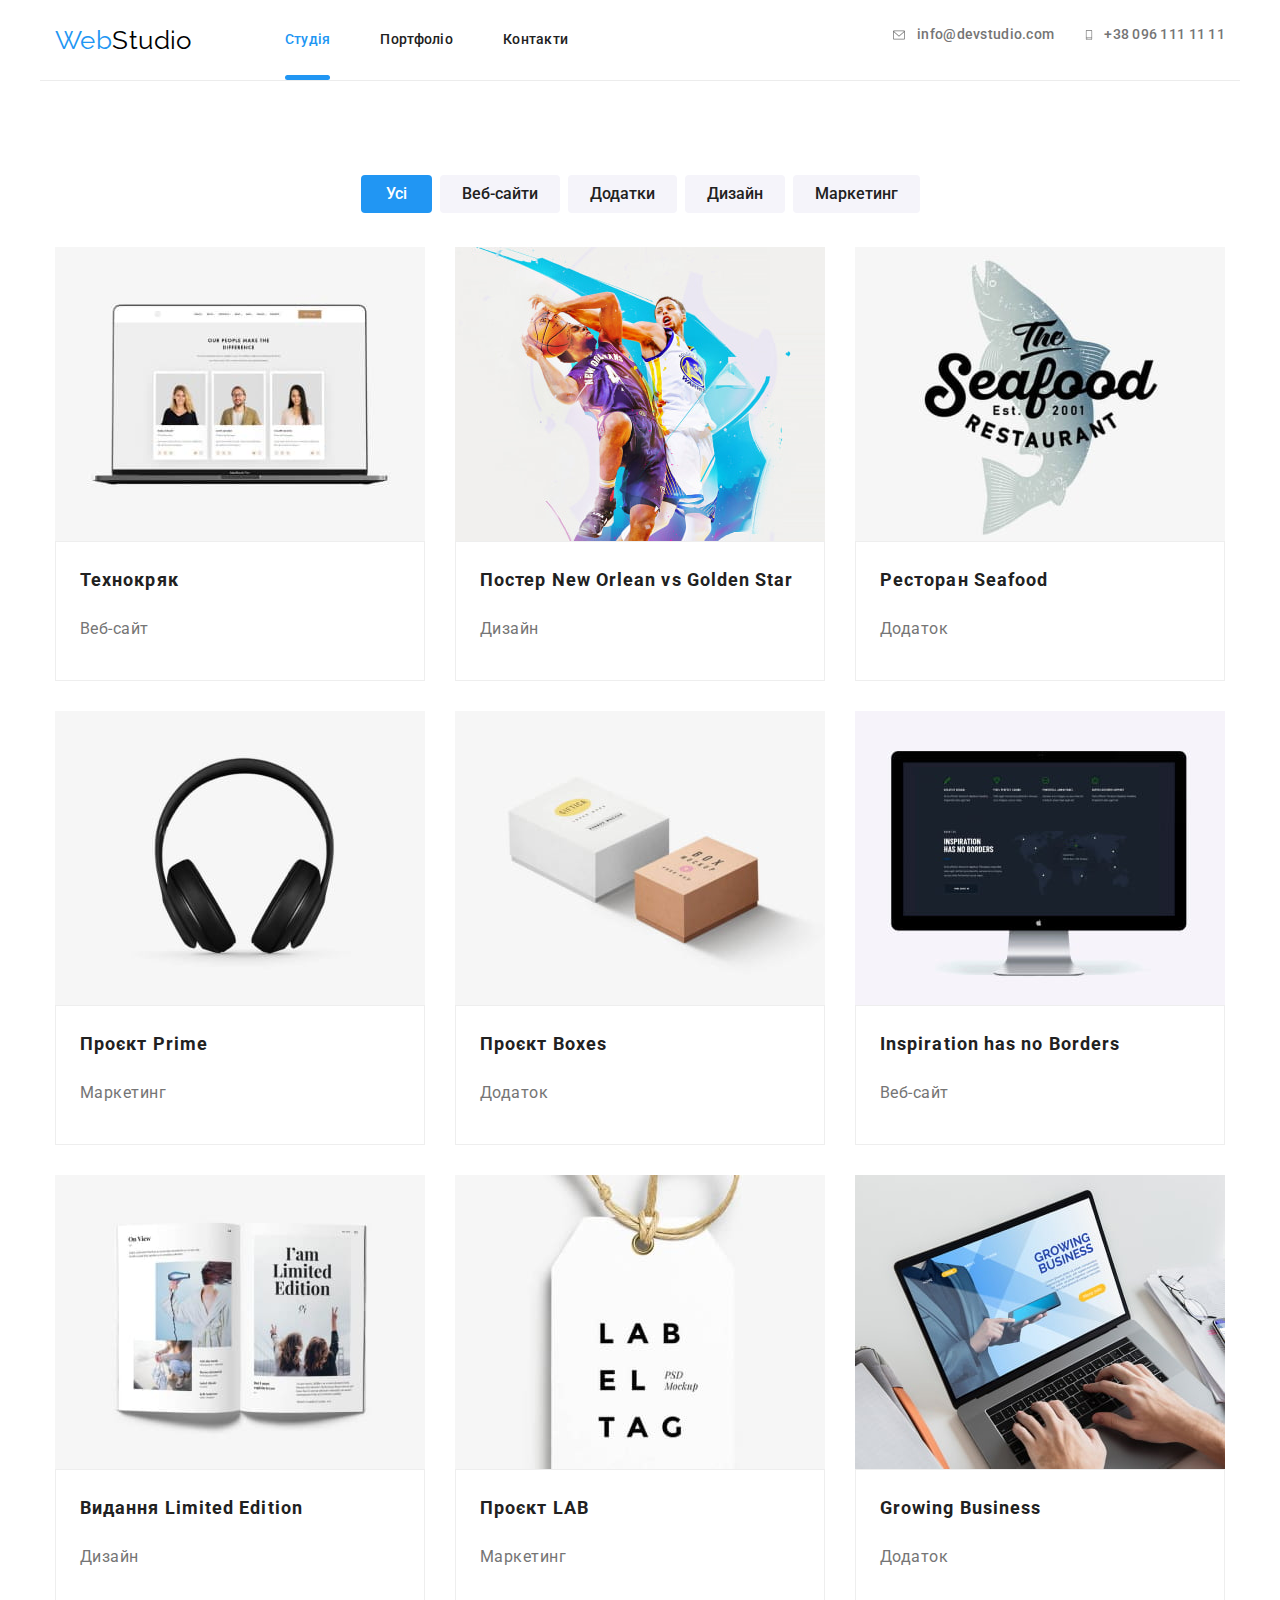
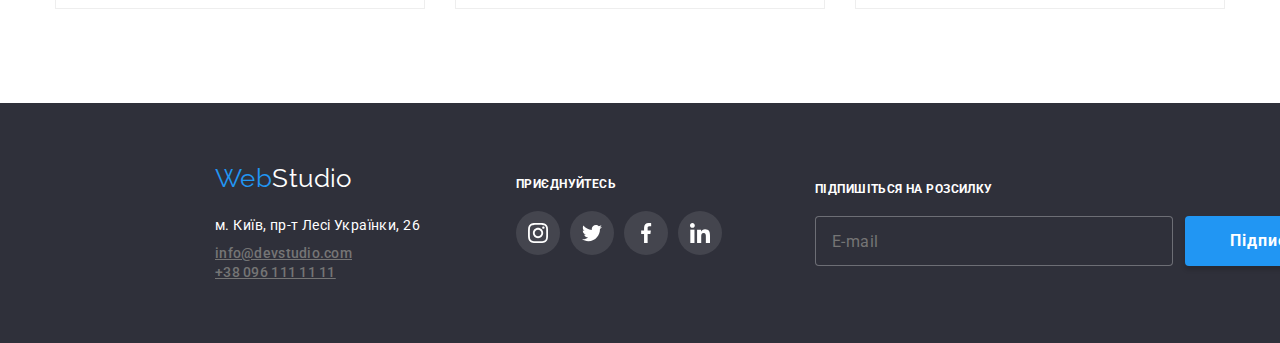
==== commit 80a5d737: "homework8" ====
--- a/portfolio.html
+++ b/portfolio.html
@@ -23,10 +23,10 @@
           <a href="./index.html" class="logo"> <span class="logo__accent">Web</span>Studio</a>
           <ul class="site-nav list">
             <li class="item">
-              <a href="./index.html" class="site-nav__link link">Студія</a>
-            </li>
-            <li class="item">
-              <a href="./portfolio.html" class="site-nav__link link site-nav__link--current"
+              <a href="./index.html" class="site-nav__link link site-nav__link--current">Студія</a>
+            </li>
+            <li class="item">
+              <a href="./portfolio.html" class="site-nav__link link"
                 >Портфоліо</a
               >
             </li>
@@ -51,14 +51,67 @@
             > 
           </li>
         </ul>
-        <button class="contact-nav__burger">
+        <button class="contact-nav__burger" data-menu-button 
+        type="button">
           <svg class="contact-nav__burger-icon" width="40" height="40">
               <use href="./images/icon.svg#icon-burger_24px"></use>
             </svg>
-
         </button>
       </div>
-    </header>
+
+      <div class="mobile-menu" data-menu id="mobile-menu">
+        <button class="main-nav__menu-button menu-toggle" data-menu-close 
+        type="button">
+            <svg width="40" height="40">
+                <use class="icon-menu" href="./images/icon.svg#icon-cross"></use>
+            </svg>
+        </button>
+            <div class="mobile-menu__nav-wrapper">
+                <ul class="mobile-menu__nav list">
+                    <li class="mobile-menu__item">
+                        <a class="mobile-menu__link " href="/index.html">Студія</a>
+                    </li>
+                    <li class="mobile-menu__item">
+                        <a class="mobile-menu__link mobile-menu__link--current" href="/portfolio.html">Портфоліо</a>
+                    </li>
+                    <li>
+                        <a class="mobile-menu__link" href="#">Контакти</a>
+                    </li>
+                </ul>
+            </div>
+            <div class="mobile-menu__contacts-wrapper">
+          <ul class="mobile-menu__contacts list">
+            <li class="mobile-menu__item">
+              <a
+                class="mobile-menu__link mobile-menu__link--tel"
+                href="tel:+380961111111"
+              >+38 096 111 11 11
+              </a>
+            </li>
+            <li class="mobile-menu__item">
+              <a
+                class="mobile-menu__link mobile-menu__link--mail"
+                href="mailto:info@devstudio.com"
+              >info@devstudio.com
+              </a>
+            </li>
+          </ul>
+          <ul class="menu-socials list">
+            <li class="menu-socials__item">
+              <a class="menu-socials__link" href="">Instagram</a>
+            </li>
+            <li class="menu-socials__item">
+              <a class="menu-socials__link" href="">Twitter</a>
+            </li>
+            <li class="menu-socials__item">
+              <a class="menu-socials__link" href="">Facebook</a>
+            </li>
+            <li class="menu-socials__item">
+              <a class="menu-socials__link" href="">LinkedIn</a>
+            </li>
+          </ul>
+        </div>
+      </div>
 
     <main class="portfolio">
       <section class="section container portfolio__project">
@@ -365,5 +418,6 @@
     </footer>
 
     <script src="./js/modal.js"></script>
+    <script src="./js/mobile-menu.js"></script>
   </body>
 </html>
--- a/css/main.min.css
+++ b/css/main.min.css
@@ -1 +1 @@
-:root{--primary-text-color: #757575;--primery-title-color: #212121;--accent-color: #2196F3;--primary-white-color: #FFFFFF;--footer-hero-background-color: #2F303A;--header-logo-color: #000000;--staff-color: #F5F4FA;--icon-color: #AFB1B8}/*! modern-normalize v1.1.0 | MIT License | https://github.com/sindresorhus/modern-normalize */*,::before,::after{-webkit-box-sizing:border-box;box-sizing:border-box}html{line-height:1.15;-webkit-text-size-adjust:100%;-moz-tab-size:4;-o-tab-size:4;tab-size:4}body{margin:0;font-family:system-ui,-apple-system,"Segoe UI",Roboto,Helvetica,Arial,sans-serif,"Apple Color Emoji","Segoe UI Emoji"}hr{height:0;color:inherit}abbr[title]{-webkit-text-decoration:underline dotted;text-decoration:underline dotted}b,strong{font-weight:bolder}code,kbd,samp,pre{font-family:ui-monospace,SFMono-Regular,Consolas,"Liberation Mono",Menlo,monospace;font-size:1em}small{font-size:80%}sub,sup{font-size:75%;line-height:0;position:relative;vertical-align:baseline}sub{bottom:-0.25em}sup{top:-0.5em}table{text-indent:0;border-color:inherit}button,input,optgroup,select,textarea{font-family:inherit;font-size:100%;line-height:1.15;margin:0}button,select{text-transform:none}button,[type=button],[type=reset],[type=submit]{-webkit-appearance:button}::-moz-focus-inner{border-style:none;padding:0}:-moz-focusring{outline:1px dotted ButtonText}:-moz-ui-invalid{box-shadow:none}legend{padding:0}progress{vertical-align:baseline}::-webkit-inner-spin-button,::-webkit-outer-spin-button{height:auto}[type=search]{-webkit-appearance:textfield;outline-offset:-2px}::-webkit-search-decoration{-webkit-appearance:none}::-webkit-file-upload-button{-webkit-appearance:button;font:inherit}summary{display:list-item}.circle-icon{display:-webkit-box;display:-ms-flexbox;display:flex;-webkit-box-pack:center;-ms-flex-pack:center;justify-content:center;-webkit-box-align:center;-ms-flex-align:center;align-items:center;border-radius:50%;width:44px;height:44px;fill:var(--icon-color);-webkit-transition:background-color 250ms cubic-bezier(0.4, 0, 0.2, 1),border-color 250ms cubic-bezier(0.4, 0, 0.2, 1),fill 250ms cubic-bezier(0.4, 0, 0.2, 1);transition:background-color 250ms cubic-bezier(0.4, 0, 0.2, 1),border-color 250ms cubic-bezier(0.4, 0, 0.2, 1),fill 250ms cubic-bezier(0.4, 0, 0.2, 1)}.circle-icon:hover,.circle-icon:focus{background-color:var(--accent-color);border-color:var(--accent-color);fill:var(--primary-white-color)}.hidden{visibility:hidden;position:absolute;width:1px;height:1px;padding:0;margin:-1px;-webkit-clip-path:inset(100%);clip-path:inset(100%);clip:rect(0 0 0 0);overflow:hidden;white-space:nowrap;border:0}.container{max-width:480px;max-width:1200px;padding-left:15px;padding-right:15px;margin:0 auto;height:60px}@media screen and (min-width: 768px){.container{height:auto}}@media screen and (min-width: 1200px){.container{max-width:1200px}}.features__container,.portfolio-button-container{padding-bottom:0}.footer__container{display:-webkit-box;display:-ms-flexbox;display:flex;padding-top:0;padding-bottom:0}.project-container{padding-top:50px;padding-bottom:94px}body{background-color:var(--primary-white-color);color:var(--primary-text-color);font-family:Roboto,sans-serif;font-size:14px;letter-spacing:.03em}.list{list-style:none;padding:0;margin:0}.link{text-decoration:none}.section{padding-top:94px;padding-bottom:94px}.work__section{display:-webkit-box;display:-ms-flexbox;display:flex;-webkit-box-pack:justify;-ms-flex-pack:justify;justify-content:space-between}.hero__button{display:inline-block;min-width:216px;height:50px;padding:10px 32px;text-align:center;border:none;border-radius:4px;background-color:var(--accent-color);color:var(--primary-white-color);-webkit-box-shadow:0px 4px 4px rgba(0,0,0,.15);box-shadow:0px 4px 4px rgba(0,0,0,.15);font-size:16px;line-height:1.9;letter-spacing:.06em;cursor:pointer;font-family:inherit;-webkit-transition:background-color 250ms cubic-bezier(0.4, 0, 0.2, 1);transition:background-color 250ms cubic-bezier(0.4, 0, 0.2, 1)}.hero__button:hover,.hero__button:focus{background-color:var(--accent-color)}.portfolio__button{display:inline-block;cursor:pointer;text-align:center;border-radius:4px;border:none;height:38px;padding:6px 22px;background-color:#f5f4fa;color:var(--primery-title-color);font-weight:500;font-size:16px;line-height:1.63;font-family:inherit;-webkit-transition:background-color 250ms cubic-bezier(0.4, 0, 0.2, 1),color 250ms cubic-bezier(0.4, 0, 0.2, 1),-webkit-box-shadow 250ms cubic-bezier(0.4, 0, 0.2, 1);transition:background-color 250ms cubic-bezier(0.4, 0, 0.2, 1),color 250ms cubic-bezier(0.4, 0, 0.2, 1),-webkit-box-shadow 250ms cubic-bezier(0.4, 0, 0.2, 1);transition:background-color 250ms cubic-bezier(0.4, 0, 0.2, 1),color 250ms cubic-bezier(0.4, 0, 0.2, 1),box-shadow 250ms cubic-bezier(0.4, 0, 0.2, 1);transition:background-color 250ms cubic-bezier(0.4, 0, 0.2, 1),color 250ms cubic-bezier(0.4, 0, 0.2, 1),box-shadow 250ms cubic-bezier(0.4, 0, 0.2, 1),-webkit-box-shadow 250ms cubic-bezier(0.4, 0, 0.2, 1)}.portfolio__button--current{padding:6px 25px;background-color:var(--accent-color);color:var(--primary-white-color)}.portfolio__button:hover,.portfolio__button:focus{background-color:var(--accent-color);color:var(--primary-white-color);-webkit-box-shadow:0 4px 4px 0 rgba(0,0,0,.25);box-shadow:0 4px 4px 0 rgba(0,0,0,.25)}.modal-cross-btn{position:absolute;display:-webkit-box;display:-ms-flexbox;display:flex;-webkit-box-pack:center;-ms-flex-pack:center;justify-content:center;-webkit-box-align:center;-ms-flex-align:center;align-items:center;top:8px;right:8px;width:30px;height:30px;cursor:pointer;border:1px solid rgba(0,0,0,.1);border-radius:50%;background-color:var(--primary-white-color)}.modal-cross-btn:hover{fill:var(--accent-color)}.modal-main-btn{width:200px;height:50px;padding:10px 52px;margin:30px auto 40px auto;font-weight:700;font-size:16px;line-height:1.88;letter-spacing:.06em;cursor:pointer;-webkit-box-shadow:0px 4px 4px rgba(0,0,0,.15);box-shadow:0px 4px 4px rgba(0,0,0,.15);border-radius:4px;background-color:var(--accent-color);color:var(--primary-white-color)}.checkbox-form{display:-webkit-box;display:-ms-flexbox;display:flex;-webkit-box-orient:horizontal;-webkit-box-direction:normal;-ms-flex-direction:row;flex-direction:row;-webkit-box-align:center;-ms-flex-align:center;align-items:center;margin-top:18px}.checkbox-form__ramka{margin-right:8.38px;width:16px;height:15px;border:2px solid #000;border-radius:4px;-webkit-box-shadow:0px 4px 4px rgba(0,0,0,.25);box-shadow:0px 4px 4px rgba(0,0,0,.25);border-color:var(--primery-title-color)}.checkbox-form__hidden:checked+.checkbox-form__ramka{background-color:var(--accent-color);background-image:url(/images/ptichka.svg);background-size:contain;border-color:var(--accent-color)}.checkbox-form__hidden{position:absolute;clip:rect(1px 1px 1px 1px);clip:rect(1px, 1px, 1px, 1px);padding:0;border:0;height:1px;width:1px}.checkbox-form__modal-text{margin:0;margin-left:8.38px}.checkbox-form__agreement-link{color:var(--accent-color)}.checkbox:checked+.icon{background-color:var(--accent-color)}.logo{display:inline-block;text-decoration:none;margin-right:93px;font-family:"Raleway",variable;font-size:26px;line-height:1.19;color:var(--header-logo-color)}.logo__accent{color:var(--accent-color)}.navigation{display:-webkit-box;display:-ms-flexbox;display:flex}.navigation .logo{display:-webkit-box;display:-ms-flexbox;display:flex;-webkit-box-align:center;-ms-flex-align:center;align-items:center}.site-nav{display:none}@media screen and (min-width: 768px){.site-nav{display:-webkit-box;display:-ms-flexbox;display:flex}}.site-nav .item+.item{margin-left:50px}.project-overlay{position:relative;overflow:hidden}.project-overlay__text{position:absolute;top:0;left:0;width:100%;height:100%;padding:63px 24px;text-decoration:none;margin:0;font-weight:400;font-size:18px;line-height:1.56;letter-spacing:.03em;color:var(--primary-white-color);background-color:rgba(33,150,243,.9);-webkit-transform:translateY(101%);transform:translateY(101%);-webkit-transition:-webkit-transform 250ms cubic-bezier(0.4, 0, 0.2, 1);transition:-webkit-transform 250ms cubic-bezier(0.4, 0, 0.2, 1);transition:transform 250ms cubic-bezier(0.4, 0, 0.2, 1);transition:transform 250ms cubic-bezier(0.4, 0, 0.2, 1), -webkit-transform 250ms cubic-bezier(0.4, 0, 0.2, 1)}.project-overlay__picture{display:block}.project-overlay__text{margin:0}.project__link:hover .project-overlay__text{-webkit-transform:translateY(0);transform:translateY(0)}.project__link:focus .project-overlay__text{-webkit-transform:translateY(0);transform:translateY(0)}.site-nav__link{position:relative;display:block;padding-top:32px;padding-bottom:32px;font-weight:500;line-height:1.14;letter-spacing:.02em;color:var(--primery-title-color);-webkit-transition:color 250ms cubic-bezier(0.4, 0, 0.2, 1);transition:color 250ms cubic-bezier(0.4, 0, 0.2, 1)}.site-nav__link--current::after{content:"";position:absolute;display:block;left:0;bottom:0;width:100%;height:5px;border-radius:5px;opacity:1;background-color:var(--accent-color);-webkit-transition:opacity 250ms cubic-bezier(0.4, 0, 0.2, 1);transition:opacity 250ms cubic-bezier(0.4, 0, 0.2, 1)}.site-nav__link:hover,.site-nav__link:focus{color:var(--accent-color)}.site-nav__link--current{color:var(--accent-color)}.footer-wrapper__footer-link{color:rgba(255,255,255,.6)}.footer-wrapper__footer-link-list .item:not(:last-child){margin-bottom:9px}.clients__link{display:-webkit-box;display:-ms-flexbox;display:flex;-webkit-box-pack:justify;-ms-flex-pack:justify;justify-content:space-between;-webkit-box-align:center;-ms-flex-align:center;align-items:center;width:170px;height:92px;cursor:pointer;padding:16px 32px;border:1px solid var(--icon-color);border-radius:4px;fill:var(--icon-color);-webkit-transition:background-color 250ms cubic-bezier(0.4, 0, 0.2, 1),border-color 250ms cubic-bezier(0.4, 0, 0.2, 1),fill 250ms cubic-bezier(0.4, 0, 0.2, 1);transition:background-color 250ms cubic-bezier(0.4, 0, 0.2, 1),border-color 250ms cubic-bezier(0.4, 0, 0.2, 1),fill 250ms cubic-bezier(0.4, 0, 0.2, 1)}.clients__link:hover,.clients__link:focus{border-color:var(--accent-color);fill:var(--accent-color)}.social-icon-list__link{fill:var(--primary-white-color);background-color:rgba(255,255,255,.1)}.social-icon-list{display:-webkit-box;display:-ms-flexbox;display:flex;width:206px;height:44px}.social-icon-list .item:not(:last-child){margin-right:10px}.footer-wrapper__address-text{width:231px;height:21px;margin-bottom:9px;font-style:normal;line-height:1.71;color:var(--primary-white-color)}.backdrop{position:fixed;top:0;left:0;width:100%;height:100%;background-color:rgba(0,0,0,.2);-webkit-transition-property:none;transition-property:none;-webkit-transition-duration:500ms;transition-duration:500ms;-webkit-transition-timing-function:cubic-bezier(0.4, 0, 0.2, 1);transition-timing-function:cubic-bezier(0.4, 0, 0.2, 1)}.backdrop.is-hidden{opacity:0;pointer-events:none}.contact-nav__burger{background-color:rgba(0,0,0,0);border:none;outline:none}@media screen and (min-width: 768px){.contact-nav__burger{display:none}}.contact-nav__burger-icon{fill:var(--primery-title-color)}.contacts-nav{display:none}@media screen and (min-width: 768px){.contacts-nav{display:-webkit-box;display:-ms-flexbox;display:flex;-webkit-box-orient:vertical;-webkit-box-direction:normal;-ms-flex-direction:column;flex-direction:column;margin-left:auto}.contacts-nav .item:not(:last-child){margin-bottom:10px}}@media screen and (min-width: 768px)and (min-width: 1200px){.contacts-nav{-webkit-box-orient:horizontal;-webkit-box-direction:normal;-ms-flex-direction:row;flex-direction:row}.contacts-nav .item:not(:last-child){margin-right:30px}}.contacts-nav__link{display:-webkit-box;display:-ms-flexbox;display:flex;-webkit-box-align:center;-ms-flex-align:center;align-items:center;color:var(--primary-text-color);font-weight:500;line-height:1.4;letter-spacing:.02em;-webkit-transition:color 250ms cubic-bezier(0.4, 0, 0.2, 1);transition:color 250ms cubic-bezier(0.4, 0, 0.2, 1)}.contacts-nav__link:hover,.contacts-nav__link:focus{color:var(--accent-color)}.contacts-nav__icon{display:inline-block;margin-right:10px;fill:currentColor}.clients__title{margin-bottom:50px}.work__title,.team__title,.clients__title{margin-top:0;margin-bottom:50px;width:366px;margin-left:auto;margin-right:auto;text-align:center;font-size:36px;line-height:1.17;color:var(--primery-title-color)}.project-examples__project-title{margin-top:0;margin-bottom:4px;font-size:18px;line-height:2;letter-spacing:.06em;color:var(--primery-title-color)}.features__title{margin-top:0;margin-bottom:10px;width:270px;font-size:14px;line-height:1.14;color:var(--primery-title-color)}.footer-title{line-height:1.14;text-transform:uppercase;margin-bottom:20px;margin-top:0;color:var(--primary-white-color)}.team__title{width:264px}.modal__title{margin-top:0;margin-bottom:12px;text-align:center;font-weight:700;font-size:20px;line-height:1.15;color:#212121}.header__container{display:-webkit-box;display:-ms-flexbox;display:flex;-webkit-box-align:center;-ms-flex-align:center;align-items:center;-webkit-box-pack:justify;-ms-flex-pack:justify;justify-content:space-between;height:100%;border-bottom:1px solid #ececec}@media screen and (min-width: 768px){.header__container{-webkit-box-pack:start;-ms-flex-pack:start;justify-content:start;height:auto}}.hero{padding-top:0}.hero__container{padding-top:200px;padding-bottom:280px;text-align:center}.hero__title{margin-top:0;margin-bottom:30px;margin-left:auto;margin-right:auto;width:696px;text-transform:uppercase;font-weight:900;font-size:44px;line-height:1.36;letter-spacing:.06em;color:var(--primary-white-color)}.overlay{max-width:1600px;height:600px;margin-right:auto;margin-left:auto;background-color:var(--footer-hero-background-color);background-image:-webkit-gradient(linear, left top, right top, from(rgba(47, 48, 58, 0.4)), to(rgba(47, 48, 58, 0.4))),url("../images/Hero.jpg");background-image:linear-gradient(to right, rgba(47, 48, 58, 0.4), rgba(47, 48, 58, 0.4)),url("../images/Hero.jpg");background-position:center;background-repeat:no-repeat;background-size:cover}.features__features-list{display:-webkit-box;display:-ms-flexbox;display:flex;-webkit-box-orient:horizontal;-webkit-box-direction:normal;-ms-flex-direction:row;flex-direction:row}.features__features-list .item:not(:last-child){margin-right:30px}.features__details{display:-webkit-box;display:-ms-flexbox;display:flex;-webkit-box-pack:center;-ms-flex-pack:center;justify-content:center;-webkit-box-align:center;-ms-flex-align:center;align-items:center;margin-bottom:30px;width:270px;height:120px;border-radius:4px;-webkit-box-shadow:0 4px 4px 0 rgba(0,0,0,.25);box-shadow:0 4px 4px 0 rgba(0,0,0,.25);background-color:var(--staff-color)}.features__text{margin-top:0;margin-bottom:0;width:270px;line-height:1.71}.clients{height:372px;margin-left:auto;margin-right:auto;background-color:var(--primary-white-color)}.clients__icon{display:-webkit-box;display:-ms-flexbox;display:flex;-webkit-box-pack:justify;-ms-flex-pack:justify;justify-content:space-between;-webkit-box-align:center;-ms-flex-align:center;align-items:center}.business-card{padding-top:30px;padding-bottom:30px;width:270px;height:168px;text-align:center;background-color:var(--primary-white-color)}.business-card__name{margin-top:0;margin-bottom:10px;font-weight:500;font-size:16px;line-height:1.19;color:var(--primery-title-color)}.business-card__text{display:inline-block;min-width:76px;margin:0;font-size:16px;line-height:1.19}.business-card__icons-list{display:-webkit-box;display:-ms-flexbox;display:flex;-webkit-box-pack:center;-ms-flex-pack:center;justify-content:center;margin-top:16px;padding:0 32px 30px;margin-left:auto;margin-right:auto;width:206px;height:44px}.business-card__icons-list .item:not(:last-child){margin-right:10px}.footer{min-width:1600px;padding-top:60px;padding-bottom:60px;background:var(--footer-hero-background-color);margin:0 auto}.footer__footer-link{color:rgba(255,255,255,.6)}.footer__footer-link-list .item:not(:last-child){margin-bottom:9px}.footer-social{display:-webkit-box;display:-ms-flexbox;display:flex;-webkit-box-orient:vertical;-webkit-box-direction:normal;-ms-flex-direction:column;flex-direction:column;width:206px;height:80px;padding-top:15px;margin-left:70px;margin-right:93px;padding-bottom:97px}.footer-form{display:-webkit-box;display:-ms-flexbox;display:flex;-webkit-box-orient:vertical;-webkit-box-direction:normal;-ms-flex-direction:column;flex-direction:column;width:570px;height:86px;padding-top:20px;padding-bottom:83px}.footer-form__spam{display:-webkit-box;display:-ms-flexbox;display:flex}.footer-form__spam-field{width:358px;height:50px;background-color:#2f303a;border:1px solid rgba(255,255,255,.3);border-radius:4px;padding:15px 0 15px 16px;font-weight:400;font-size:16px;line-height:1.25;letter-spacing:.03em;color:rgba(255,255,255,.6)}.footer-form__spam-field input::-webkit-input-placeholder{font-weight:400;font-size:30px}.footer-form__spam-field input::-moz-placeholder{font-weight:400;font-size:30px}.footer-form__spam-field input:-ms-input-placeholder{font-weight:400;font-size:30px}.footer-form__spam-field input::-ms-input-placeholder{font-weight:400;font-size:30px}.footer-form__spam-field input::placeholder{font-weight:400;font-size:30px}.footer-form__spam-btn{display:-webkit-box;display:-ms-flexbox;display:flex;-webkit-box-pack:center;-ms-flex-pack:center;justify-content:center;-webkit-box-align:center;-ms-flex-align:center;align-items:center;margin-left:12px;padding:10px 0 10px 28px;cursor:pointer;width:200px;font-weight:700;font-size:16px;line-height:1.86;letter-spacing:.06em;color:var(--primary-white-color);background-color:var(--accent-color);background:#2196f3;-webkit-box-shadow:0px 4px 4px rgba(0,0,0,.15);box-shadow:0px 4px 4px rgba(0,0,0,.15);border:none;border-radius:4px}.footer-form__icon{margin-left:10px;fill:var(--primary-white-color)}.footer-wrapper{display:-webkit-box;display:-ms-flexbox;display:flex;margin-right:70px}.footer-wrapper__footer-logo{display:inline-block;margin-right:0;padding:0;margin-bottom:20px;color:var(--primary-white-color)}.footer-wrapper__address-text{width:231px;height:21px;margin-bottom:9px;font-style:normal;line-height:1.71;color:var(--primary-white-color)}.modal{position:absolute;left:50%;top:50%;-webkit-transform:translate(-50%, -50%);transform:translate(-50%, -50%);min-width:528px;height:581px;padding:40px;background-color:var(--primary-white-color);-webkit-box-shadow:0px 1px 3px rgba(0,0,0,.12),0px 1px 1px rgba(0,0,0,.14),0px 2px 1px rgba(0,0,0,.2);box-shadow:0px 1px 3px rgba(0,0,0,.12),0px 1px 1px rgba(0,0,0,.14),0px 2px 1px rgba(0,0,0,.2);border-radius:4px}.modal__form-field{width:100%;margin-top:0;display:-webkit-box;display:-ms-flexbox;display:flex;-webkit-box-orient:vertical;-webkit-box-direction:normal;-ms-flex-direction:column;flex-direction:column}.modal__form-field .modal__icon{position:absolute;bottom:11px;left:14px;cursor:pointer}.modal__form-label{position:relative;display:block;display:-webkit-box;display:-ms-flexbox;display:flex;-webkit-box-orient:vertical;-webkit-box-direction:normal;-ms-flex-direction:column;flex-direction:column;width:100%;margin-top:10px}.modal__form-label:first-child{margin-top:0px}.modal__form-input{width:100%;height:40px;padding:0;padding-left:42px;margin:0;margin-top:4px;cursor:pointer;border:1px solid rgba(33,33,33,.2);border-radius:4px}.modal__form-input:hover{border-color:var(--accent-color)}.modal__form-input:hover+.modal__icon{fill:var(--accent-color)}.modal__form-input:focus{border-color:var(--accent-color)}.modal__form-input:focus+.modal__icon{fill:var(--accent-color)}.modal__form-textarea::-webkit-input-placeholder{font-weight:400;font-size:12px;line-height:14px;letter-spacing:.01em;color:rgba(117,117,117,.5)}.modal__form-textarea::-moz-placeholder{font-weight:400;font-size:12px;line-height:14px;letter-spacing:.01em;color:rgba(117,117,117,.5)}.modal__form-textarea:-ms-input-placeholder{font-weight:400;font-size:12px;line-height:14px;letter-spacing:.01em;color:rgba(117,117,117,.5)}.modal__form-textarea::-ms-input-placeholder{font-weight:400;font-size:12px;line-height:14px;letter-spacing:.01em;color:rgba(117,117,117,.5)}.modal__form-textarea::placeholder{font-weight:400;font-size:12px;line-height:14px;letter-spacing:.01em;color:rgba(117,117,117,.5)}.modal__form-textarea{margin-top:4px;padding:12px 16px;width:448px;height:120px;resize:none;border:1px solid rgba(33,33,33,.2);border-radius:4px}.modal__form-privacy{position:relative}.modal__form-privacy .modal__icon{position:absolute;top:17px;left:-2px}.modal__form-privacy .icon{position:absolute;top:50px;left:-2px}.portfolio__button-list{display:-webkit-box;display:-ms-flexbox;display:flex;-webkit-box-pack:center;-ms-flex-pack:center;justify-content:center;margin-bottom:34px}.portfolio__button-list .item:not(:last-child){margin-right:8px}.portfolio__project .text{font-size:16px;line-height:1.88;color:var(--primary-text-color)}.project{display:-webkit-box;display:-ms-flexbox;display:flex;-ms-flex-wrap:wrap;flex-wrap:wrap}.project-examples{padding:20px 24px;width:370px;background:var(--primary-white-color);border:1px solid #eee}.project-examples__text{font-weight:400;font-size:16px;line-height:30px;letter-spacing:.03em;color:var(--primary-text-color)}.project .item{margin-right:30px;margin-bottom:30px}.project .item:nth-child(3n){margin-right:0}.project .item:nth-last-child(-n+3){margin-bottom:0}.project .item:hover{-webkit-box-shadow:0 4px 4px 0 rgba(0,0,0,.25);box-shadow:0 4px 4px 0 rgba(0,0,0,.25)}.team{background-color:var(--staff-color)}.team__cards-list{display:-webkit-box;display:-ms-flexbox;display:flex;-webkit-box-pack:justify;-ms-flex-pack:justify;justify-content:space-between}.team-cards__photo{display:block}.team-cards:hover{-webkit-box-shadow:0 4px 4px 0 rgba(0,0,0,.25);box-shadow:0 4px 4px 0 rgba(0,0,0,.25)}.work{padding-bottom:94px}.work-design{position:relative}.work-backgroung{position:absolute;left:0;bottom:0;width:100%;height:70px;background-image:-webkit-gradient(linear, left top, right top, from(rgba(47, 48, 58, 0.8)), to(rgba(47, 48, 58, 0.8)));background-image:linear-gradient(to right, rgba(47, 48, 58, 0.8), rgba(47, 48, 58, 0.8))}.work-backgroung__text{position:absolute;left:107px;bottom:27px;margin:0;padding:0;color:var(--primary-white-color);text-transform:uppercase}/*# sourceMappingURL=main.min.css.map */+:root{--primary-text-color: #757575;--primery-title-color: #212121;--accent-color: #2196F3;--primary-white-color: #FFFFFF;--footer-hero-background-color: #2F303A;--header-logo-color: #000000;--staff-color: #F5F4FA;--icon-color: #AFB1B8}/*! modern-normalize v1.1.0 | MIT License | https://github.com/sindresorhus/modern-normalize */*,::before,::after{-webkit-box-sizing:border-box;box-sizing:border-box}html{line-height:1.15;-webkit-text-size-adjust:100%;-moz-tab-size:4;-o-tab-size:4;tab-size:4}body{margin:0;font-family:system-ui,-apple-system,"Segoe UI",Roboto,Helvetica,Arial,sans-serif,"Apple Color Emoji","Segoe UI Emoji"}hr{height:0;color:inherit}abbr[title]{-webkit-text-decoration:underline dotted;text-decoration:underline dotted}b,strong{font-weight:bolder}code,kbd,samp,pre{font-family:ui-monospace,SFMono-Regular,Consolas,"Liberation Mono",Menlo,monospace;font-size:1em}small{font-size:80%}sub,sup{font-size:75%;line-height:0;position:relative;vertical-align:baseline}sub{bottom:-0.25em}sup{top:-0.5em}table{text-indent:0;border-color:inherit}button,input,optgroup,select,textarea{font-family:inherit;font-size:100%;line-height:1.15;margin:0}button,select{text-transform:none}button,[type=button],[type=reset],[type=submit]{-webkit-appearance:button}::-moz-focus-inner{border-style:none;padding:0}:-moz-focusring{outline:1px dotted ButtonText}:-moz-ui-invalid{box-shadow:none}legend{padding:0}progress{vertical-align:baseline}::-webkit-inner-spin-button,::-webkit-outer-spin-button{height:auto}[type=search]{-webkit-appearance:textfield;outline-offset:-2px}::-webkit-search-decoration{-webkit-appearance:none}::-webkit-file-upload-button{-webkit-appearance:button;font:inherit}summary{display:list-item}.circle-icon{display:-webkit-box;display:-ms-flexbox;display:flex;-webkit-box-pack:center;-ms-flex-pack:center;justify-content:center;-webkit-box-align:center;-ms-flex-align:center;align-items:center;border-radius:50%;width:44px;height:44px;fill:var(--icon-color);-webkit-transition:background-color 250ms cubic-bezier(0.4, 0, 0.2, 1),border-color 250ms cubic-bezier(0.4, 0, 0.2, 1),fill 250ms cubic-bezier(0.4, 0, 0.2, 1);transition:background-color 250ms cubic-bezier(0.4, 0, 0.2, 1),border-color 250ms cubic-bezier(0.4, 0, 0.2, 1),fill 250ms cubic-bezier(0.4, 0, 0.2, 1)}.circle-icon:hover,.circle-icon:focus{background-color:var(--accent-color);border-color:var(--accent-color);fill:var(--primary-white-color)}.hidden{visibility:hidden;position:absolute;width:1px;height:1px;padding:0;margin:-1px;-webkit-clip-path:inset(100%);clip-path:inset(100%);clip:rect(0 0 0 0);overflow:hidden;white-space:nowrap;border:0}.container{width:100%;max-width:480px;padding-left:15px;padding-right:15px;margin:0 auto}@media screen and (min-width: 768px){.container{max-width:768px}}@media screen and (min-width: 1200px){.container{max-width:1200px}}.features__container,.portfolio-button-container{padding-bottom:0}.project-container{padding-top:50px;padding-bottom:94px}body{background-color:var(--primary-white-color);color:var(--primary-text-color);font-family:Roboto,sans-serif;font-size:14px;letter-spacing:.03em}.list{list-style:none;padding:0;margin:0}.link{text-decoration:none}.section{padding-top:60px;padding-bottom:94px}@media screen and (min-width: 1200px){.section{padding-top:94px}}.work__section{display:-webkit-box;display:-ms-flexbox;display:flex;-webkit-box-pack:justify;-ms-flex-pack:justify;justify-content:space-between}.hero__button{display:inline-block;min-width:216px;height:50px;padding:10px 32px;text-align:center;border:none;border-radius:4px;background-color:var(--accent-color);color:var(--primary-white-color);-webkit-box-shadow:0px 4px 4px rgba(0,0,0,.15);box-shadow:0px 4px 4px rgba(0,0,0,.15);font-size:16px;line-height:1.9;letter-spacing:.06em;cursor:pointer;font-family:inherit;-webkit-transition:background-color 250ms cubic-bezier(0.4, 0, 0.2, 1);transition:background-color 250ms cubic-bezier(0.4, 0, 0.2, 1)}.hero__button:hover,.hero__button:focus{background-color:var(--accent-color)}.portfolio__button{display:inline-block;cursor:pointer;text-align:center;border-radius:4px;border:none;height:38px;padding:6px 22px;background-color:#f5f4fa;color:var(--primery-title-color);font-weight:500;font-size:16px;line-height:1.63;font-family:inherit;-webkit-transition:background-color 250ms cubic-bezier(0.4, 0, 0.2, 1),color 250ms cubic-bezier(0.4, 0, 0.2, 1),-webkit-box-shadow 250ms cubic-bezier(0.4, 0, 0.2, 1);transition:background-color 250ms cubic-bezier(0.4, 0, 0.2, 1),color 250ms cubic-bezier(0.4, 0, 0.2, 1),-webkit-box-shadow 250ms cubic-bezier(0.4, 0, 0.2, 1);transition:background-color 250ms cubic-bezier(0.4, 0, 0.2, 1),color 250ms cubic-bezier(0.4, 0, 0.2, 1),box-shadow 250ms cubic-bezier(0.4, 0, 0.2, 1);transition:background-color 250ms cubic-bezier(0.4, 0, 0.2, 1),color 250ms cubic-bezier(0.4, 0, 0.2, 1),box-shadow 250ms cubic-bezier(0.4, 0, 0.2, 1),-webkit-box-shadow 250ms cubic-bezier(0.4, 0, 0.2, 1)}.portfolio__button--current{padding:6px 25px;background-color:var(--accent-color);color:var(--primary-white-color)}.portfolio__button:hover,.portfolio__button:focus{background-color:var(--accent-color);color:var(--primary-white-color);-webkit-box-shadow:0 4px 4px 0 rgba(0,0,0,.25);box-shadow:0 4px 4px 0 rgba(0,0,0,.25)}.modal-cross-btn{position:absolute;display:-webkit-box;display:-ms-flexbox;display:flex;-webkit-box-pack:center;-ms-flex-pack:center;justify-content:center;-webkit-box-align:center;-ms-flex-align:center;align-items:center;top:8px;right:8px;width:30px;height:30px;cursor:pointer;border:1px solid rgba(0,0,0,.1);border-radius:50%;background-color:var(--primary-white-color)}.modal-cross-btn:hover{fill:var(--accent-color)}.modal-main-btn{width:200px;height:50px;padding:10px 52px;margin:30px auto 40px auto;font-weight:700;font-size:16px;line-height:1.88;letter-spacing:.06em;cursor:pointer;-webkit-box-shadow:0px 4px 4px rgba(0,0,0,.15);box-shadow:0px 4px 4px rgba(0,0,0,.15);border-radius:4px;background-color:var(--accent-color);color:var(--primary-white-color)}.checkbox-form{display:-webkit-box;display:-ms-flexbox;display:flex;-webkit-box-orient:horizontal;-webkit-box-direction:normal;-ms-flex-direction:row;flex-direction:row;-webkit-box-align:center;-ms-flex-align:center;align-items:center;margin-top:18px}.checkbox-form__ramka{margin-right:8.38px;width:16px;height:15px;border:2px solid #000;border-radius:4px;-webkit-box-shadow:0px 4px 4px rgba(0,0,0,.25);box-shadow:0px 4px 4px rgba(0,0,0,.25);border-color:var(--primery-title-color)}.checkbox-form__hidden:checked+.checkbox-form__ramka{background-color:var(--accent-color);background-image:url(/images/ptichka.svg);background-size:contain;border-color:var(--accent-color)}.checkbox-form__hidden{position:absolute;clip:rect(1px 1px 1px 1px);clip:rect(1px, 1px, 1px, 1px);padding:0;border:0;height:1px;width:1px}.checkbox-form__modal-text{margin:0;margin-left:8.38px}.checkbox-form__agreement-link{color:var(--accent-color)}.checkbox:checked+.icon{background-color:var(--accent-color)}.logo{display:inline-block;text-decoration:none;margin-right:93px;font-family:"Raleway",variable;font-size:26px;line-height:1.19;color:var(--header-logo-color)}.logo__accent{color:var(--accent-color)}.mobile-menu{position:fixed;top:0;left:0;width:100vw;height:100vw;background-color:var(--primary-white-color);padding:48px 40px;z-index:9;-webkit-transform:translateY(-100%);transform:translateY(-100%)}.mobile-menu.is-open{-webkit-transform:translateY(0);transform:translateY(0)}@media screen and (min-width: 768px){.mobile-menu{display:none}}.mobile-menu__link{display:block;margin-bottom:32px;font-weight:500;font-size:40px;line-height:1.18;letter-spacing:.02em;color:var(--primery-title-color)}.mobile-menu__link:hover,.mobile-menu__link:focus{color:var(--accent-color)}.mobile-menu__link--current{color:var(--accent-color)}.mobile-menu__link--tel{font-weight:500;font-size:34px;line-height:1.18;letter-spacing:.02em;color:var(--accent-color)}.mobile-menu__link--mail{font-weight:500;font-size:24px;line-height:1.17;letter-spacing:.02em;color:var(--primary-text-color)}.menu-socials{display:-webkit-box;display:-ms-flexbox;display:flex;-ms-flex-wrap:wrap;flex-wrap:wrap;margin-top:64px}.menu-socials__link{display:inline-block;padding-right:10px;font-weight:500;font-size:18px;line-height:22px;letter-spacing:.02em;text-decoration:none;color:var(--accent-color)}.menu-socials__link:not(:first-child){padding-left:10px}.main-nav__menu-button{position:absolute;top:10px;right:15px;display:block;margin-left:auto;border:none;background-color:rgba(0,0,0,0);cursor:pointer;-webkit-transition:fill 250ms cubic-bezier(0.4, 0, 0.2, 1);transition:fill 250ms cubic-bezier(0.4, 0, 0.2, 1)}.main-nav__menu-button:hover{fill:var(--accent-color)}.main-nav__menu-button:focus{fill:var(--accent-color)}.navigation{display:-webkit-box;display:-ms-flexbox;display:flex}.navigation .logo{display:-webkit-box;display:-ms-flexbox;display:flex;-webkit-box-align:center;-ms-flex-align:center;align-items:center}.site-nav{display:none}@media screen and (min-width: 768px){.site-nav{display:-webkit-box;display:-ms-flexbox;display:flex}}.site-nav .item+.item{margin-left:50px}.project-overlay{position:relative;overflow:hidden}.project-overlay__text{position:absolute;top:0;left:0;width:100%;height:100%;padding:63px 24px;text-decoration:none;margin:0;font-weight:400;font-size:18px;line-height:1.56;letter-spacing:.03em;color:var(--primary-white-color);background-color:rgba(33,150,243,.9);-webkit-transform:translateY(101%);transform:translateY(101%);-webkit-transition:-webkit-transform 250ms cubic-bezier(0.4, 0, 0.2, 1);transition:-webkit-transform 250ms cubic-bezier(0.4, 0, 0.2, 1);transition:transform 250ms cubic-bezier(0.4, 0, 0.2, 1);transition:transform 250ms cubic-bezier(0.4, 0, 0.2, 1), -webkit-transform 250ms cubic-bezier(0.4, 0, 0.2, 1)}.project-overlay__picture{display:block}.project-overlay__text{margin:0}.project__link:hover .project-overlay__text{-webkit-transform:translateY(0);transform:translateY(0)}.project__link:focus .project-overlay__text{-webkit-transform:translateY(0);transform:translateY(0)}.site-nav__link{position:relative;display:block;padding-top:32px;padding-bottom:32px;font-weight:500;line-height:1.14;letter-spacing:.02em;color:var(--primery-title-color);-webkit-transition:color 250ms cubic-bezier(0.4, 0, 0.2, 1);transition:color 250ms cubic-bezier(0.4, 0, 0.2, 1)}.site-nav__link--current::after{content:"";position:absolute;display:block;left:0;bottom:0;width:100%;height:5px;border-radius:5px;opacity:1;background-color:var(--accent-color);-webkit-transition:opacity 250ms cubic-bezier(0.4, 0, 0.2, 1);transition:opacity 250ms cubic-bezier(0.4, 0, 0.2, 1)}.site-nav__link:hover,.site-nav__link:focus{color:var(--accent-color)}.site-nav__link--current{color:var(--accent-color)}.footer-wrapper__footer-link{color:rgba(255,255,255,.6)}.footer-wrapper__footer-link-list .item:not(:last-child){margin-bottom:9px;width:100%;margin:0 auto}.clients__link{display:-webkit-box;display:-ms-flexbox;display:flex;-webkit-box-pack:justify;-ms-flex-pack:justify;justify-content:space-between;-webkit-box-align:center;-ms-flex-align:center;align-items:center;cursor:pointer;padding:16px 32px;border:1px solid var(--icon-color);border-radius:4px;fill:var(--icon-color);-webkit-transition:background-color 250ms cubic-bezier(0.4, 0, 0.2, 1),border-color 250ms cubic-bezier(0.4, 0, 0.2, 1),fill 250ms cubic-bezier(0.4, 0, 0.2, 1);transition:background-color 250ms cubic-bezier(0.4, 0, 0.2, 1),border-color 250ms cubic-bezier(0.4, 0, 0.2, 1),fill 250ms cubic-bezier(0.4, 0, 0.2, 1)}.clients__link:hover,.clients__link:focus{border-color:var(--accent-color);fill:var(--accent-color)}.social-icon-list__link{fill:var(--primary-white-color);background-color:rgba(255,255,255,.1)}.social-icon-list{display:-webkit-box;display:-ms-flexbox;display:flex;width:206px;height:44px}.social-icon-list .item:not(:last-child){margin-right:10px}.footer-wrapper__address-text{margin:0 auto;font-style:normal;line-height:1.71;color:var(--primary-white-color)}.backdrop{position:fixed;top:0;left:0;width:100%;height:100%;background-color:rgba(0,0,0,.2);-webkit-transition-property:none;transition-property:none;-webkit-transition-duration:500ms;transition-duration:500ms;-webkit-transition-timing-function:cubic-bezier(0.4, 0, 0.2, 1);transition-timing-function:cubic-bezier(0.4, 0, 0.2, 1)}.backdrop.is-hidden{opacity:0;pointer-events:none}.contact-nav__burger{background-color:rgba(0,0,0,0);border:none;outline:none}@media screen and (min-width: 768px){.contact-nav__burger{display:none}}.contact-nav__burger-icon{cursor:pointer;fill:var(--primery-title-color)}.contact-nav__burger-icon:hover{fill:var(--accent-color)}.contact-nav__burger-icon:focus{fill:var(--accent-color)}.contacts-nav{display:none}@media screen and (min-width: 768px){.contacts-nav{display:-webkit-box;display:-ms-flexbox;display:flex;-webkit-box-orient:vertical;-webkit-box-direction:normal;-ms-flex-direction:column;flex-direction:column;margin-left:auto}.contacts-nav .item:not(:last-child){margin-bottom:10px}}@media screen and (min-width: 768px)and (min-width: 1200px){.contacts-nav{-webkit-box-orient:horizontal;-webkit-box-direction:normal;-ms-flex-direction:row;flex-direction:row}.contacts-nav .item:not(:last-child){margin-right:30px}}.contacts-nav__link{display:-webkit-box;display:-ms-flexbox;display:flex;-webkit-box-align:center;-ms-flex-align:center;align-items:center;color:var(--primary-text-color);font-weight:500;line-height:1.4;letter-spacing:.02em;-webkit-transition:color 250ms cubic-bezier(0.4, 0, 0.2, 1);transition:color 250ms cubic-bezier(0.4, 0, 0.2, 1)}.contacts-nav__link:hover,.contacts-nav__link:focus{color:var(--accent-color)}.contacts-nav__icon{display:inline-block;margin-right:10px;fill:currentColor}.clients__title{margin-bottom:50px}.work__title,.team__title,.clients__title{margin-top:0;margin-bottom:50px;width:366px;margin-left:auto;margin-right:auto;text-align:center;font-size:36px;line-height:1.17;color:var(--primery-title-color)}.project-examples__project-title{margin-top:0;margin-bottom:4px;font-size:18px;line-height:2;letter-spacing:.06em;color:var(--primery-title-color)}.features__title{margin-top:0;margin-bottom:10px;width:100%;text-align:center;font-size:14px;line-height:1.14;color:var(--primery-title-color)}@media screen and (min-width: 768px){.features__title{text-align:left}}.footer-title{line-height:1.14;text-transform:uppercase;margin-bottom:20px;margin-top:0;color:var(--primary-white-color)}.team__title{width:264px;margin-bottom:30px}@media screen and (min-width: 1200px){.team__title{margin-bottom:50px}}.modal__title{margin-top:0;margin-bottom:12px;text-align:center;font-weight:700;font-size:20px;line-height:1.15;color:#212121}.header__container{display:-webkit-box;display:-ms-flexbox;display:flex;-webkit-box-align:center;-ms-flex-align:center;align-items:center;-webkit-box-pack:justify;-ms-flex-pack:justify;justify-content:space-between;height:100%;border-bottom:1px solid #ececec}@media screen and (min-width: 768px){.header__container{-webkit-box-pack:start;-ms-flex-pack:start;justify-content:start;height:auto}}.hero{max-width:1600px;max-height:600px;margin-right:auto;margin-left:auto;padding-top:118px;padding-bottom:118px;text-align:center;background-color:var(--footer-hero-background-color);background-image:-webkit-gradient(linear, left top, right top, from(rgba(47, 48, 58, 0.4)), to(rgba(47, 48, 58, 0.4))),url("../images/Hero.jpg");background-image:linear-gradient(to right, rgba(47, 48, 58, 0.4), rgba(47, 48, 58, 0.4)),url("../images/Hero.jpg");background-position:center;background-repeat:no-repeat;background-size:cover}@media(min-device-pixel-ratio: 2),screen and (-webkit-min-device-pixel-ratio: 2),screen and (min-resolution: 192dpi),screen and (min-resolution: 2dppx){.hero{background-image:-webkit-gradient(linear, left top, left bottom, from(rgba(47, 48, 58, 0.4)), to(rgba(47, 48, 58, 0.4))),url(/images/hero/hero-mob@2x.jpg);background-image:linear-gradient(rgba(47, 48, 58, 0.4), rgba(47, 48, 58, 0.4)),url(/images/hero/hero-mob@2x.jpg)}}@media screen and (min-width: 768px){.hero{background-image:-webkit-gradient(linear, left top, left bottom, from(rgba(47, 48, 58, 0.4)), to(rgba(47, 48, 58, 0.4))),url(/images/hero/hero-tablet.jpg);background-image:linear-gradient(rgba(47, 48, 58, 0.4), rgba(47, 48, 58, 0.4)),url(/images/hero/hero-tablet.jpg)}}@media screen and (min-width: 768px)and (min-device-pixel-ratio: 2),screen and (min-width: 768px)and (-webkit-min-device-pixel-ratio: 2),screen and (min-width: 768px)and (min-resolution: 192dpi),screen and (min-width: 768px)and (min-resolution: 2dppx){.hero{background-image:-webkit-gradient(linear, left top, left bottom, from(rgba(47, 48, 58, 0.4)), to(rgba(47, 48, 58, 0.4))),url(/images/hero/hero-tablet@2x.jpg);background-image:linear-gradient(rgba(47, 48, 58, 0.4), rgba(47, 48, 58, 0.4)),url(/images/hero/hero-tablet@2x.jpg)}}@media screen and (min-width: 1200px){.hero{padding-top:200px;padding-bottom:280px;background-image:-webkit-gradient(linear, left top, left bottom, from(rgba(47, 48, 58, 0.4)), to(rgba(47, 48, 58, 0.4))),url(/images/hero/hero-desk.jpg);background-image:linear-gradient(rgba(47, 48, 58, 0.4), rgba(47, 48, 58, 0.4)),url(/images/hero/hero-desk.jpg)}}@media screen and (min-width: 1200px)and (min-device-pixel-ratio: 2),screen and (min-width: 1200px)and (-webkit-min-device-pixel-ratio: 2),screen and (min-width: 1200px)and (min-resolution: 192dpi),screen and (min-width: 1200px)and (min-resolution: 2dppx){.hero{background-image:-webkit-gradient(linear, left top, left bottom, from(rgba(47, 48, 58, 0.4)), to(rgba(47, 48, 58, 0.4))),url(/images/hero/hero-desk@2x.jpg);background-image:linear-gradient(rgba(47, 48, 58, 0.4), rgba(47, 48, 58, 0.4)),url(/images/hero/hero-desk@2x.jpg)}}.hero__title{margin:0 auto 30px;max-width:360px;text-transform:uppercase;font-weight:900;font-size:26px;line-height:1.62;letter-spacing:.06em;color:var(--primary-white-color)}@media screen and (min-width: 1200px){.hero__title{max-width:696px;font-size:44px;line-height:1.36}}.features__features-list{display:-webkit-box;display:-ms-flexbox;display:flex;-ms-flex-wrap:wrap;flex-wrap:wrap;-webkit-box-pack:center;-ms-flex-pack:center;justify-content:center}.features__features-list .item{width:100%}@media screen and (min-width: 768px){.features__features-list .item{width:calc((100% - 30px)/2);max-width:354px}.features__features-list .item:nth-child(odd){margin-right:30px}.features__features-list .item:nth-child(n+3){margin-top:30px}}@media screen and (min-width: 1200px){.features__features-list .item{width:calc((100% - 90px)/4);width:270px}.features__features-list .item:nth-child(n+3){margin-top:0}.features__features-list .item:not(:last-child){margin-right:30px}}.features__details{display:-webkit-box;display:-ms-flexbox;display:flex;-webkit-box-pack:center;-ms-flex-pack:center;justify-content:center;-webkit-box-align:center;-ms-flex-align:center;align-items:center;margin-bottom:30px;height:120px;border-radius:4px;-webkit-box-shadow:0 4px 4px 0 rgba(0,0,0,.25);box-shadow:0 4px 4px 0 rgba(0,0,0,.25);background-color:var(--staff-color)}@media screen and (min-width: 768px){.features__details{margin-bottom:30px}}.features__text{margin-top:0;margin-bottom:30px;line-height:1.71}@media screen and (min-width: 768px){.features__text{margin-bottom:0}}.clients{margin-left:auto;margin-right:auto;background-color:var(--primary-white-color)}.clients__list{display:-webkit-box;display:-ms-flexbox;display:flex;-ms-flex-wrap:wrap;flex-wrap:wrap;-webkit-box-pack:center;-ms-flex-pack:center;justify-content:center}.clients__item{width:100%;max-width:210px;width:calc((100% - 30px)/2)}.clients__item:not(:nth-child(2n)){margin-right:30px;margin-bottom:30px}.clients__item:nth-last-child(-n+2){margin-bottom:0}@media screen and (min-width: 768px){.clients__item{width:calc((100% - 60px)/3);max-width:226px}.clients__item:not(:nth-child(2n)){margin-right:0}.clients__item:not(:nth-child(3n)){margin-right:30px}}@media screen and (min-width: 1200px){.clients__item{width:calc((100% - 150px)/6);margin-bottom:0;max-width:170px}.clients__item:not(:last-child){margin-right:30px}}.business-card{padding-top:16px;padding-bottom:24px;min-width:450px;text-align:center;background-color:var(--primary-white-color)}@media screen and (min-width: 768px){.business-card{min-width:354px}}@media screen and (min-width: 1200px){.business-card{min-width:270px;padding-top:30px;padding-bottom:30px}}.business-card__name{margin-top:0;margin-bottom:10px;font-weight:500;font-size:16px;line-height:1.19;color:var(--primery-title-color)}.business-card__text{display:inline-block;min-width:76px;margin:0;font-size:16px;line-height:1.19}.business-card__icons-list{display:-webkit-box;display:-ms-flexbox;display:flex;-webkit-box-pack:center;-ms-flex-pack:center;justify-content:center;margin-top:16px;padding:0 32px 30px;margin-left:auto;margin-right:auto;width:206px;height:44px}.business-card__icons-list .item:not(:last-child){margin-right:10px}.footer{min-width:480px;padding-top:60px;padding-bottom:60px;background:var(--footer-hero-background-color);margin:0 auto}@media screen and (min-width: 768px){.footer{min-width:768px}}@media screen and (min-width: 1200px){.footer{min-width:1600px}}.footer__container{padding-top:0;padding-bottom:0}@media screen and (min-width: 1200px){.footer__container{display:-webkit-box;display:-ms-flexbox;display:flex;padding-top:0;padding-bottom:0}}.footer__footer-link{color:rgba(255,255,255,.6)}.footer__footer-link-list .item:not(:last-child){margin-bottom:9px}.footer-social{display:-webkit-box;display:-ms-flexbox;display:flex;-webkit-box-orient:vertical;-webkit-box-direction:normal;-ms-flex-direction:column;flex-direction:column;width:206px;height:80px;padding-top:15px;margin-left:70px;margin-right:93px;padding-bottom:97px}.footer-form{display:-webkit-box;display:-ms-flexbox;display:flex;-webkit-box-orient:vertical;-webkit-box-direction:normal;-ms-flex-direction:column;flex-direction:column;width:570px;height:86px;padding-top:20px;padding-bottom:83px}.footer-form__spam{display:-webkit-box;display:-ms-flexbox;display:flex}.footer-form__spam-field{width:358px;height:50px;background-color:#2f303a;border:1px solid rgba(255,255,255,.3);border-radius:4px;padding:15px 0 15px 16px;font-weight:400;font-size:16px;line-height:1.25;letter-spacing:.03em;color:rgba(255,255,255,.6)}.footer-form__spam-field input::-webkit-input-placeholder{font-weight:400;font-size:30px}.footer-form__spam-field input::-moz-placeholder{font-weight:400;font-size:30px}.footer-form__spam-field input:-ms-input-placeholder{font-weight:400;font-size:30px}.footer-form__spam-field input::-ms-input-placeholder{font-weight:400;font-size:30px}.footer-form__spam-field input::placeholder{font-weight:400;font-size:30px}.footer-form__spam-btn{display:-webkit-box;display:-ms-flexbox;display:flex;-webkit-box-pack:center;-ms-flex-pack:center;justify-content:center;-webkit-box-align:center;-ms-flex-align:center;align-items:center;margin-left:12px;padding:10px 0 10px 28px;cursor:pointer;width:200px;font-weight:700;font-size:16px;line-height:1.86;letter-spacing:.06em;color:var(--primary-white-color);background-color:var(--accent-color);background:#2196f3;-webkit-box-shadow:0px 4px 4px rgba(0,0,0,.15);box-shadow:0px 4px 4px rgba(0,0,0,.15);border:none;border-radius:4px}.footer-form__icon{margin-left:10px;fill:var(--primary-white-color)}.footer-wrapper{display:-webkit-box;display:-ms-flexbox;display:flex;margin-right:70px}.footer-wrapper__footer-logo{display:inline-block;margin-right:0;padding:0;margin-bottom:20px;color:var(--primary-white-color)}.footer-wrapper__address-text{width:231px;height:21px;margin-bottom:9px;font-style:normal;line-height:1.71;color:var(--primary-white-color)}.modal{position:absolute;left:50%;top:50%;-webkit-transform:translate(-50%, -50%);transform:translate(-50%, -50%);min-width:528px;height:581px;padding:40px;background-color:var(--primary-white-color);-webkit-box-shadow:0px 1px 3px rgba(0,0,0,.12),0px 1px 1px rgba(0,0,0,.14),0px 2px 1px rgba(0,0,0,.2);box-shadow:0px 1px 3px rgba(0,0,0,.12),0px 1px 1px rgba(0,0,0,.14),0px 2px 1px rgba(0,0,0,.2);border-radius:4px}.modal__form-field{width:100%;margin-top:0;display:-webkit-box;display:-ms-flexbox;display:flex;-webkit-box-orient:vertical;-webkit-box-direction:normal;-ms-flex-direction:column;flex-direction:column}.modal__form-field .modal__icon{position:absolute;bottom:11px;left:14px;cursor:pointer}.modal__form-label{position:relative;display:block;display:-webkit-box;display:-ms-flexbox;display:flex;-webkit-box-orient:vertical;-webkit-box-direction:normal;-ms-flex-direction:column;flex-direction:column;width:100%;margin-top:10px}.modal__form-label:first-child{margin-top:0px}.modal__form-input{width:100%;height:40px;padding:0;padding-left:42px;margin:0;margin-top:4px;cursor:pointer;border:1px solid rgba(33,33,33,.2);border-radius:4px}.modal__form-input:hover{border-color:var(--accent-color)}.modal__form-input:hover+.modal__icon{fill:var(--accent-color)}.modal__form-input:focus{border-color:var(--accent-color)}.modal__form-input:focus+.modal__icon{fill:var(--accent-color)}.modal__form-textarea::-webkit-input-placeholder{font-weight:400;font-size:12px;line-height:14px;letter-spacing:.01em;color:rgba(117,117,117,.5)}.modal__form-textarea::-moz-placeholder{font-weight:400;font-size:12px;line-height:14px;letter-spacing:.01em;color:rgba(117,117,117,.5)}.modal__form-textarea:-ms-input-placeholder{font-weight:400;font-size:12px;line-height:14px;letter-spacing:.01em;color:rgba(117,117,117,.5)}.modal__form-textarea::-ms-input-placeholder{font-weight:400;font-size:12px;line-height:14px;letter-spacing:.01em;color:rgba(117,117,117,.5)}.modal__form-textarea::placeholder{font-weight:400;font-size:12px;line-height:14px;letter-spacing:.01em;color:rgba(117,117,117,.5)}.modal__form-textarea{margin-top:4px;padding:12px 16px;width:448px;height:120px;resize:none;border:1px solid rgba(33,33,33,.2);border-radius:4px}.modal__form-privacy{position:relative}.modal__form-privacy .modal__icon{position:absolute;top:17px;left:-2px}.modal__form-privacy .icon{position:absolute;top:50px;left:-2px}.portfolio__button-list{display:-webkit-box;display:-ms-flexbox;display:flex;-webkit-box-pack:center;-ms-flex-pack:center;justify-content:center;margin-bottom:34px}.portfolio__button-list .item:not(:last-child){margin-right:8px}.portfolio__project .text{font-size:16px;line-height:1.88;color:var(--primary-text-color)}.project{display:-webkit-box;display:-ms-flexbox;display:flex;-ms-flex-wrap:wrap;flex-wrap:wrap}.project-examples{padding:20px 24px;width:370px;background:var(--primary-white-color);border:1px solid #eee}.project-examples__text{font-weight:400;font-size:16px;line-height:30px;letter-spacing:.03em;color:var(--primary-text-color)}.project .item{margin-right:30px;margin-bottom:30px}.project .item:nth-child(3n){margin-right:0}.project .item:nth-last-child(-n+3){margin-bottom:0}.project .item:hover{-webkit-box-shadow:0 4px 4px 0 rgba(0,0,0,.25);box-shadow:0 4px 4px 0 rgba(0,0,0,.25)}.team{background-color:var(--staff-color)}.team__cards-list .team-cards:not(:last-child){margin-bottom:30px}@media screen and (min-width: 768px){.team__cards-list{display:-webkit-box;display:-ms-flexbox;display:flex;-ms-flex-wrap:wrap;flex-wrap:wrap}.team__cards-list .team-cards{width:calc((100% - 30px)/2);max-width:354px;margin-bottom:30px}}@media screen and (min-width: 1200px){.team__cards-list{-webkit-box-pack:justify;-ms-flex-pack:justify;justify-content:space-between}.team__cards-list .team-cards{width:calc((100% - 90px)/4);margin-bottom:0}}.team-cards__photo{display:block}.team-cards:hover{-webkit-box-shadow:0 4px 4px 0 rgba(0,0,0,.25);box-shadow:0 4px 4px 0 rgba(0,0,0,.25)}@media screen and (max-width: 1199px){.work{display:none;padding-bottom:94px}}.work-design{position:relative}.work-backgroung{position:absolute;left:0;bottom:0;width:100%;height:70px;background-image:-webkit-gradient(linear, left top, right top, from(rgba(47, 48, 58, 0.8)), to(rgba(47, 48, 58, 0.8)));background-image:linear-gradient(to right, rgba(47, 48, 58, 0.8), rgba(47, 48, 58, 0.8))}.work-backgroung__text{position:absolute;left:107px;bottom:27px;margin:0;padding:0;color:var(--primary-white-color);text-transform:uppercase}/*# sourceMappingURL=main.min.css.map */--- a/css/styles.css
+++ b/css/styles.css
@@ -299,9 +299,7 @@
 } */
 
 /* .footer-wrapper__address-text {
-  width: 231px;
-  height: 21px;
-  margin-bottom: 9px;
+  
   font-style: normal;
   line-height: 1.71;
   color: var(--primary-white-color);
@@ -493,7 +491,7 @@
     border-color 250ms cubic-bezier(0.4, 0, 0.2, 1), fill 250ms cubic-bezier(0.4, 0, 0.2, 1);
 } */
 
-/* .clients__icon {
+/* .clients__list {
   display: flex;
   justify-content: space-between;
   align-items: center;
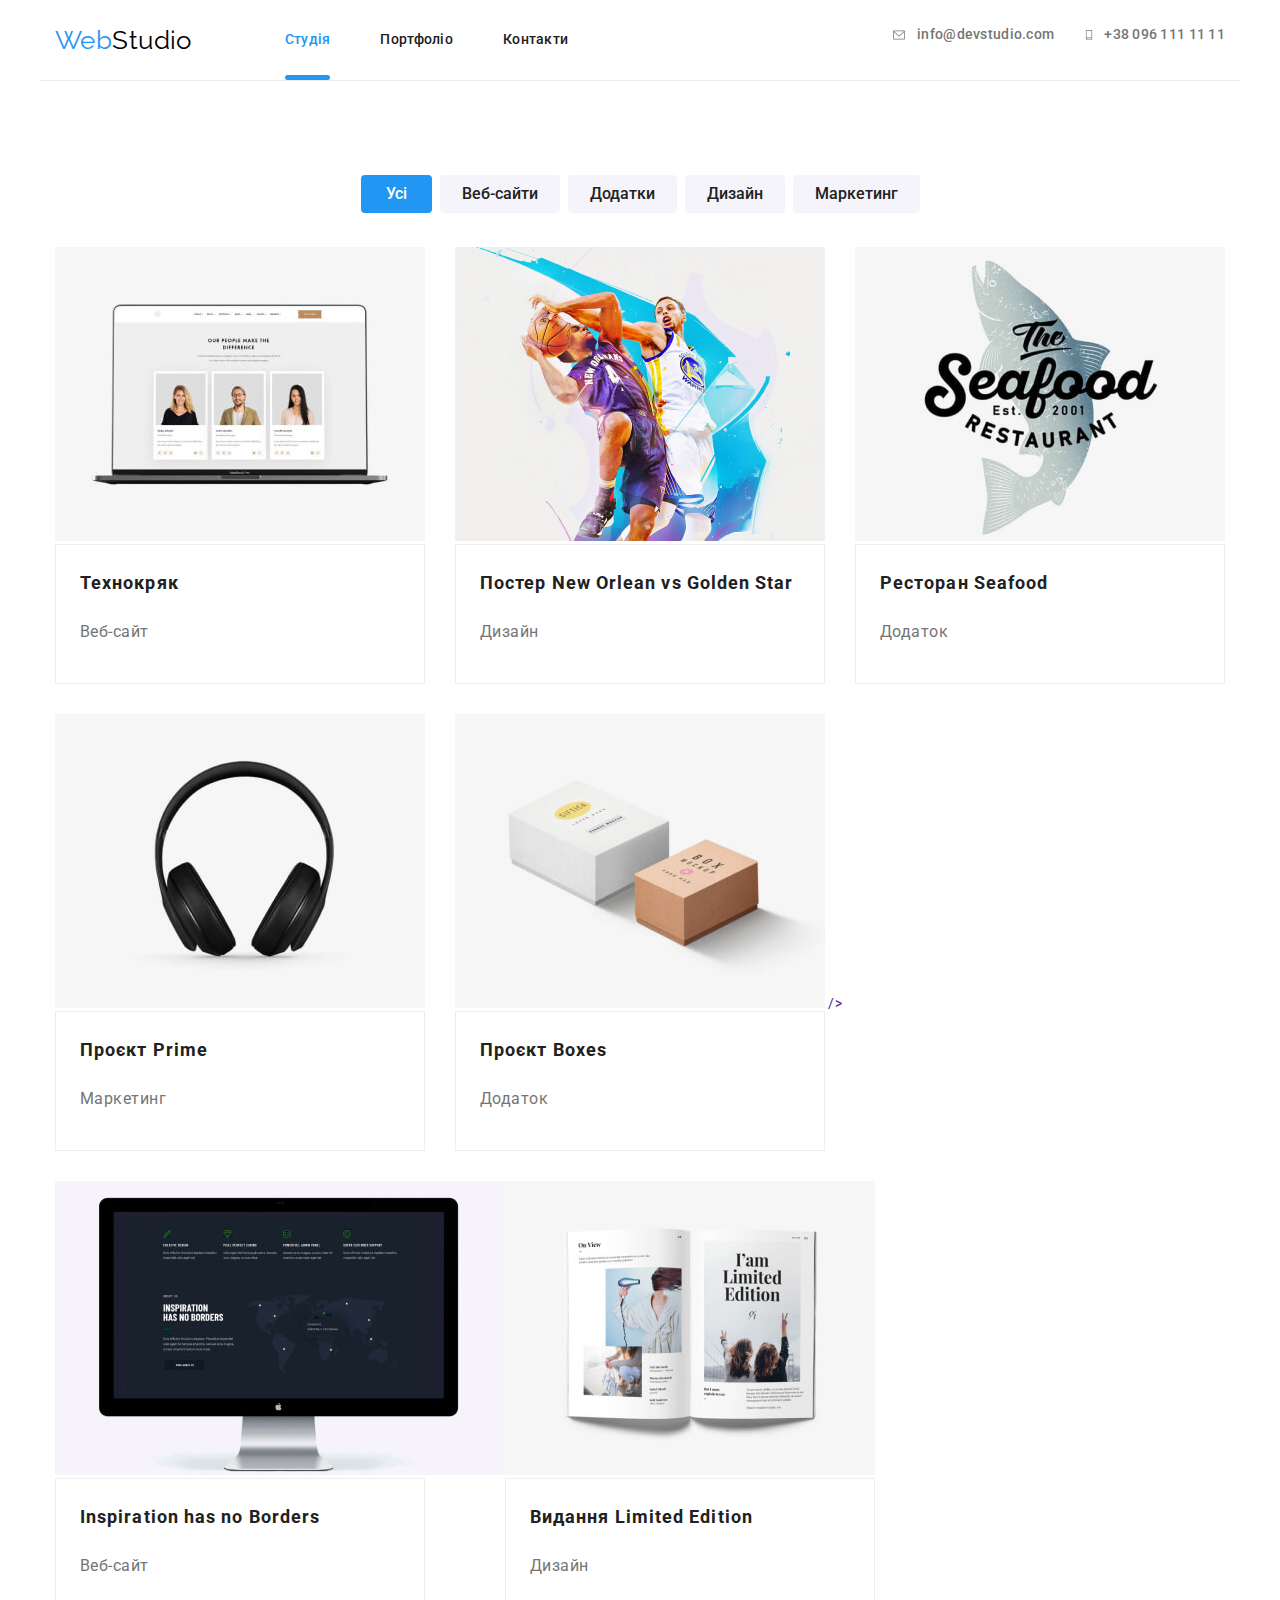
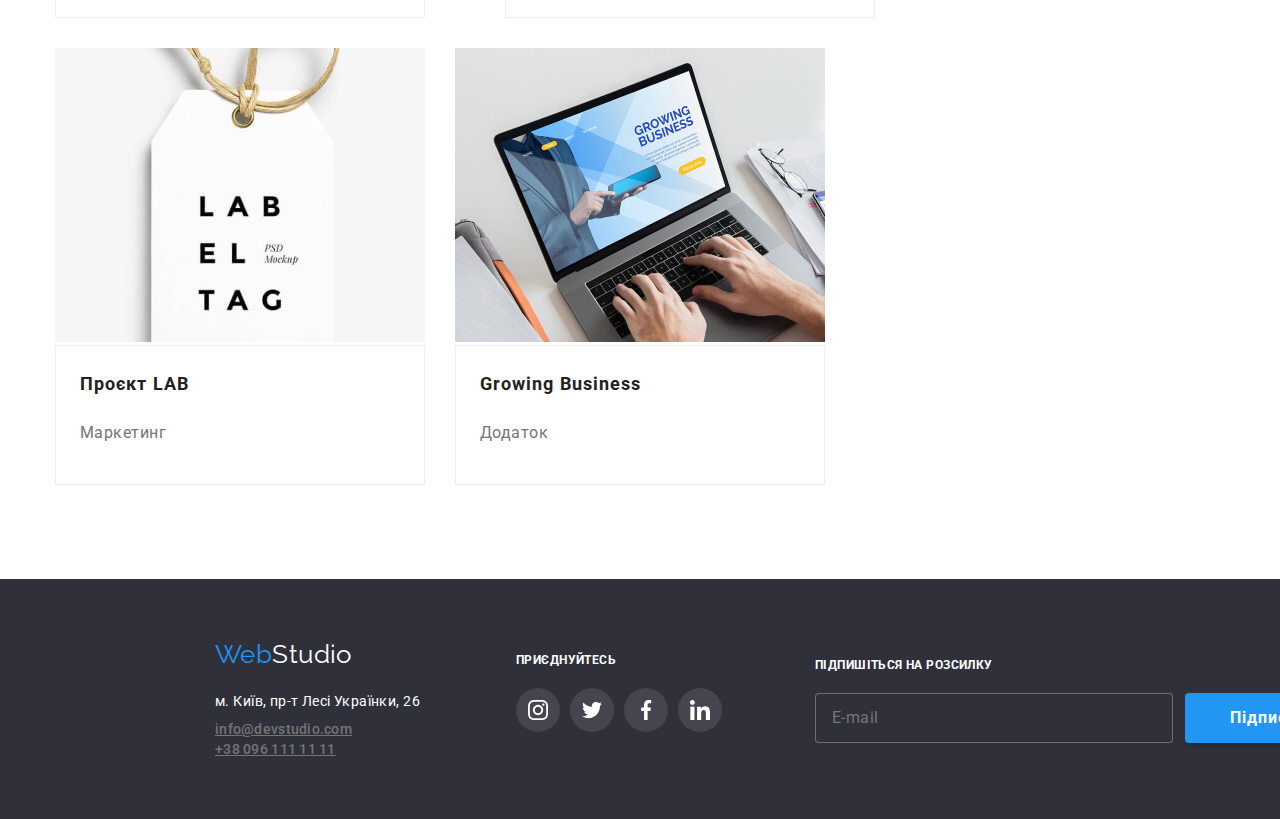
==== commit 6460e52b: "homework8" ====
--- a/portfolio.html
+++ b/portfolio.html
@@ -137,128 +137,237 @@
           <li class="item project__card">
             <a class="project__link link" href="#">
               <div class="project-overlay">
+                <picture>
+                  <source
+                  srcset="
+                  ./images/portfolio/project1-desk.jpg 1x,
+                  ./images/portfolio/project1-desk@2x.jpg 2x
+                  "
+                  media="(min-width: 1200px)"
+                  >
+                  <source
+                  srcset="
+                  ./images/portfolio/project1-tablet.jpg 1x,
+                  ./images/portfolio/project1-tablet@2x.jpg 2x
+                  "
+                  media="(min-width: 768px)"
+                  >
+                  <img 
+                  class="project__pic"
+                  srcset="
+                  ./images/portfolio/project1-mob.jpg 1x,
+                  ./images/portfolio/project1-mod@2x.jpg 2x
+                  "
+                  src="./images-portfolio/picture1.jpg" 
+                  alt="Ноутбук">
+                </picture>
+                <p class="project-overlay__text">
+                  Ресурс пропонує комплексні пропозиції з різним рівнем функціоналу та сервісів. Все
+                  це дозволить відвідувачу отримати вичерпні відомості про компанію чи приватну
+                  особу.
+                </p>
+              </div>
+              <div class="project-examples">
+                <h2 class="project-examples__project-title">Технокряк</h2>
+                <p class="project-examples__text">Веб-сайт</p>
+              </div>
+            </a>
+          </li>
+
+          <li class="item project__card">
+            <a class="project__link link" href="#">
+              <div class="project-overlay">
+
+                <picture>
+                  <source
+                  srcset="
+                  ./images/portfolio/project2-desk.jpg 1x,
+                  ./images/portfolio/project2-desk@2x.jpg 2x
+                  "
+                  media="(min-width: 1200px)"
+                  >
+                  <source
+                  srcset="
+                  ./images/portfolio/project2-tablet.jpg 1x,
+                  ./images/portfolio/project2-tablet@2x.jpg 2x
+                  "
+                  media="(min-width: 768px)"
+                  >
+                  <img 
+                  class="project__pic"
+                  srcset="
+                  ./images/portfolio/project2-mob.jpg 1x,
+                  ./images/portfolio/project2-mod@2x.jpg 2x
+                  "
+                  src="./images-portfolio/picture2.jpg" 
+                  alt="Постер с двумя баскетболистами">
+                </picture>
+
+                <p class="project-overlay__text">
+                  Ресурс пропонує комплексні пропозиції з різним рівнем функціоналу та сервісів. Все
+                  це дозволить відвідувачу отримати вичерпні відомості про компанію чи приватну
+                  особу.
+                </p>
+              </div>
+              <div class="project-examples">
+                <h2 class="project-examples__project-title">Постер New Orlean vs Golden Star</h2>
+                <p class="project-examples__text">Дизайн</p>
+              </div>
+            </a>
+          </li>
+
+          <li class="item project__card">
+            <a class="project__link link" href="#">
+              <div class="project-overlay">
+                <picture>
+                  <source
+                  srcset="
+                  ./images/portfolio/project3-desk.jpg 1x,
+                  ./images/portfolio/project3-desk@2x.jpg 2x
+                  "
+                  media="(min-width: 1200px)"
+                  >
+                  <source
+                  srcset="
+                  ./images/portfolio/project3-tablet.jpg 1x,
+                  ./images/portfolio/project3-tablet@2x.jpg 2x
+                  "
+                  media="(min-width: 768px)"
+                  >
+                  <img 
+                  class="project__pic"
+                  srcset="
+                  ./images/portfolio/project3-mob.jpg 1x,
+                  ./images/portfolio/project3-mod@2x.jpg 2x
+                  "
+                  src="./images-portfolio/picture3.jpg" 
+                  alt="Логотип ресторана">
+                </picture>
+
+                <p class="project-overlay__text">
+                  Ресурс пропонує комплексні пропозиції з різним рівнем функціоналу та сервісів. Все
+                  це дозволить відвідувачу отримати вичерпні відомості про компанію чи приватну
+                  особу.
+                </p>
+              </div>
+              <div class="project-examples">
+                <h2 class="project-examples__project-title">Ресторан Seafood</h2>
+                <p class="project-examples__text">Додаток</p>
+              </div>
+            </a>
+          </li>
+
+          <li class="item project__card">
+            <a class="project__link link" href="#">
+              <div class="project-overlay">
+                <picture>
+                  <source
+                  srcset="
+                  ./images/portfolio/project4-desk.jpg 1x,
+                  ./images/portfolio/project4-desk@2x.jpg 2x
+                  "
+                  media="(min-width: 1200px)"
+                  >
+                  <source
+                  srcset="
+                  ./images/portfolio/project4-tablet.jpg 1x,
+                  ./images/portfolio/project4-tablet@2x.jpg 2x
+                  "
+                  media="(min-width: 768px)"
+                  >
+                  <img 
+                  class="project__pic"
+                  srcset="
+                  ./images/portfolio/project4-mob.jpg 1x,
+                  ./images/portfolio/project4-mod@2x.jpg 2x
+                  "
+                  src="./images-portfolio/picture4.jpg" 
+                  alt="Наушники">
+                </picture>
+
+                <p class="project-overlay__text">
+                  Ресурс пропонує комплексні пропозиції з різним рівнем функціоналу та сервісів. Все
+                  це дозволить відвідувачу отримати вичерпні відомості про компанію чи приватну
+                  особу.
+                </p>
+              </div>
+              <div class="project-examples">
+                <h2 class="project-examples__project-title">Проєкт Prime</h2>
+                <p class="project-examples__text">Маркетинг</p>
+              </div>
+            </a>
+          </li>
+
+          <li class="item project__card">
+            <a class="project__link link" href="">
+              <div class="project-overlay">
+                <picture>
+                  <source
+                  srcset="
+                  ./images/portfolio/project5-desk.jpg 1x,
+                  ./images/portfolio/project5-desk@2x.jpg 2x
+                  "
+                  media="(min-width: 1200px)"
+                  >
+                  <source
+                  srcset="
+                  ./images/portfolio/project5-tablet.jpg 1x,
+                  ./images/portfolio/project5-tablet@2x.jpg 2x
+                  "
+                  media="(min-width: 768px)"
+                  >
+                  <img 
+                  class="project__pic"
+                  srcset="
+                  ./images/portfolio/project5-mob.jpg 1x,
+                  ./images/portfolio/project5-mod@2x.jpg 2x
+                  "
+                  src="./images-portfolio/picture5.jpg" 
+                  alt="Ноутбук">
+                </picture>
+                />
+                <p class="project-overlay__text">
+                  Ресурс пропонує комплексні пропозиції з різним рівнем функціоналу та сервісів. Все
+                  це дозволить відвідувачу отримати вичерпні відомості про компанію чи приватну
+                  особу.
+                </p>
+              </div>
+              <div class="project-examples">
+                <h2 class="project-examples__project-title">Проєкт Boxes</h2>
+                <p class="project-examples__text">Додаток</p>
+              </div>
+            </a>
+          </li>
+
+          <li class="item project__card">
+            <a class="project__link link" href="">
+              <div class="project-overlay">
                 <img
                   class="project-overlay__picture"
-                  src="./images-portfolio/picture1.jpg"
-                  alt="Персонал"
-                  width="370"
-                  height="294"
-                />
-                <p class="project-overlay__text">
-                  Ресурс пропонує комплексні пропозиції з різним рівнем функціоналу та сервісів. Все
-                  це дозволить відвідувачу отримати вичерпні відомості про компанію чи приватну
-                  особу.
-                </p>
-              </div>
-              <div class="project-examples">
-                <h2 class="project-examples__project-title">Технокряк</h2>
-                <p class="project-examples__text">Веб-сайт</p>
-              </div>
-            </a>
-          </li>
-
-          <li class="item project__card">
-            <a class="project__link link" href="#">
-              <div class="project-overlay">
-                <img
-                  class="project-overlay__picture"
-                  src="./images-portfolio/picture2.jpg"
-                  alt="Постер з баскетболістами"
-                  width="370"
-                  height="294"
-                />
-                <p class="project-overlay__text">
-                  Ресурс пропонує комплексні пропозиції з різним рівнем функціоналу та сервісів. Все
-                  це дозволить відвідувачу отримати вичерпні відомості про компанію чи приватну
-                  особу.
-                </p>
-              </div>
-              <div class="project-examples">
-                <h2 class="project-examples__project-title">Постер New Orlean vs Golden Star</h2>
-                <p class="project-examples__text">Дизайн</p>
-              </div>
-            </a>
-          </li>
-
-          <li class="item project__card">
-            <a class="project__link link" href="#">
-              <div class="project-overlay">
-                <img
-                  class="project-overlay__picture"
-                  src="./images-portfolio/picture3.jpg"
-                  alt="Лого ресторану Seafood"
-                  width="370"
-                  height="294"
-                />
-                <p class="project-overlay__text">
-                  Ресурс пропонує комплексні пропозиції з різним рівнем функціоналу та сервісів. Все
-                  це дозволить відвідувачу отримати вичерпні відомості про компанію чи приватну
-                  особу.
-                </p>
-              </div>
-              <div class="project-examples">
-                <h2 class="project-examples__project-title">Ресторан Seafood</h2>
-                <p class="project-examples__text">Додаток</p>
-              </div>
-            </a>
-          </li>
-
-          <li class="item project__card">
-            <a class="project__link link" href="#">
-              <div class="project-overlay">
-                <img
-                  class="project-overlay__picture"
-                  src="./images-portfolio/picture4.jpg"
-                  alt="Навушники"
-                  width="370"
-                  height="294"
-                />
-                <p class="project-overlay__text">
-                  Ресурс пропонує комплексні пропозиції з різним рівнем функціоналу та сервісів. Все
-                  це дозволить відвідувачу отримати вичерпні відомості про компанію чи приватну
-                  особу.
-                </p>
-              </div>
-              <div class="project-examples">
-                <h2 class="project-examples__project-title">Проєкт Prime</h2>
-                <p class="project-examples__text">Маркетинг</p>
-              </div>
-            </a>
-          </li>
-
-          <li class="item project__card">
-            <a class="project__link link" href="">
-              <div class="project-overlay">
-                <img
-                  class="project-overlay__picture"
-                  src="./images-portfolio/picture5.jpg"
-                  alt="Дві коробочки"
-                  width="370"
-                  height="294"
-                />
-                <p class="project-overlay__text">
-                  Ресурс пропонує комплексні пропозиції з різним рівнем функціоналу та сервісів. Все
-                  це дозволить відвідувачу отримати вичерпні відомості про компанію чи приватну
-                  особу.
-                </p>
-              </div>
-              <div class="project-examples">
-                <h2 class="project-examples__project-title">Проєкт Boxes</h2>
-                <p class="project-examples__text">Додаток</p>
-              </div>
-            </a>
-          </li>
-
-          <li class="item project__card">
-            <a class="project__link link" href="">
-              <div class="project-overlay">
-                <img
-                  class="project-overlay__picture"
-                  src="./images-portfolio/picture6.jpg"
-                  alt="Монітор з написом: Inspiration has no Borders"
-                  width="370"
-                  height="294"
-                />
+                  <picture>
+                    <source
+                    srcset="
+                    ./images/portfolio/project6-desk.jpg 1x,
+                    ./images/portfolio/project6-desk@2x.jpg 2x
+                    "
+                    media="(min-width: 1200px)"
+                    >
+                    <source
+                    srcset="
+                    ./images/portfolio/project6-tablet.jpg 1x,
+                    ./images/portfolio/project6-tablet@2x.jpg 2x
+                    "
+                    media="(min-width: 768px)"
+                    >
+                    <img 
+                    class="project__pic"
+                    srcset="
+                    ./images/portfolio/project6-mob.jpg 1x,
+                    ./images/portfolio/project6-mod@2x.jpg 2x
+                    "
+                    src="./images-portfolio/picture6.jpg" 
+                    alt="Ноутбук">
+                  </picture>
                 <p class="project-overlay__text">
                   Ресурс пропонує комплексні пропозиції з різним рівнем функціоналу та сервісів. Все
                   це дозволить відвідувачу отримати вичерпні відомості про компанію чи приватну
@@ -275,13 +384,30 @@
           <li class="item project__card">
             <a class="project__link link" href="#">
               <div class="project-overlay">
-                <img
-                  class="project-overlay__picture"
-                  src="./images-portfolio/picture7.jpg"
-                  alt="Розгорнута книга на сторінці: I'm limited Edition"
-                  width="370"
-                  height="294"
-                />
+                <picture>
+                  <source
+                  srcset="
+                  ./images/portfolio/project7-desk.jpg 1x,
+                  ./images/portfolio/project7-desk@2x.jpg 2x
+                  "
+                  media="(min-width: 1200px)"
+                  >
+                  <source
+                  srcset="
+                  ./images/portfolio/project7-tablet.jpg 1x,
+                  ./images/portfolio/project7-tablet@2x.jpg 2x
+                  "
+                  media="(min-width: 768px)"
+                  >
+                  <img 
+                  class="project__pic"
+                  srcset="
+                  ./images/portfolio/project7-mob.jpg 1x,
+                  ./images/portfolio/project7-mod@2x.jpg 2x
+                  "
+                  src="./images-portfolio/picture7.jpg" 
+                  alt="Журнал">
+                </picture>
                 <p class="project-overlay__text">
                   Ресурс пропонує комплексні пропозиції з різним рівнем функціоналу та сервісів. Все
                   це дозволить відвідувачу отримати вичерпні відомості про компанію чи приватну
@@ -298,13 +424,30 @@
           <li class="item project__card">
             <a class="project__link link" href="#">
               <div class="project-overlay">
-                <img
-                  class="project-overlay__picture"
-                  src="./images-portfolio/picture8.jpg"
-                  alt="Бірка з написом: LAB EL TAG"
-                  width="370"
-                  height="294"
-                />
+                <picture>
+                  <source
+                  srcset="
+                  ./images/portfolio/project8-desk.jpg 1x,
+                  ./images/portfolio/project8-desk@2x.jpg 2x
+                  "
+                  media="(min-width: 1200px)"
+                  >
+                  <source
+                  srcset="
+                  ./images/portfolio/project8-tablet.jpg 1x,
+                  ./images/portfolio/project8-tablet@2x.jpg 2x
+                  "
+                  media="(min-width: 768px)"
+                  >
+                  <img 
+                  class="project__pic"
+                  srcset="
+                  ./images/portfolio/project8-mob.jpg 1x,
+                  ./images/portfolio/project8-mod@2x.jpg 2x
+                  "
+                  src="./images-portfolio/picture8.jpg" 
+                  alt="Бирка с название проекта">
+                </picture>
                 <p class="project-overlay__text">
                   Ресурс пропонує комплексні пропозиції з різним рівнем функціоналу та сервісів. Все
                   це дозволить відвідувачу отримати вичерпні відомості про компанію чи приватну
@@ -320,13 +463,30 @@
           <li class="item project__card">
             <a class="project__link link" href="#">
               <div class="project-overlay">
-                <img
-                  class="project-overlay__picture"
-                  src="./images-portfolio/picture9.jpg"
-                  alt="Відкритоий ноутбук на сторінці: Growing Business"
-                  width="370"
-                  height="294"
-                />
+                <picture>
+                  <source
+                  srcset="
+                  ./images/portfolio/project9-desk.jpg 1x,
+                  ./images/portfolio/project9-desk@2x.jpg 2x
+                  "
+                  media="(min-width: 1200px)"
+                  >
+                  <source
+                  srcset="
+                  ./images/portfolio/project9-tablet.jpg 1x,
+                  ./images/portfolio/project9-tablet@2x.jpg 2x
+                  "
+                  media="(min-width: 768px)"
+                  >
+                  <img 
+                  class="project__pic"
+                  srcset="
+                  ./images/portfolio/project9-mob.jpg 1x,
+                  ./images/portfolio/project9-mod@2x.jpg 2x
+                  "
+                  src="./images-portfolio/picture9.jpg" 
+                  alt="Ноутбук с запущенным приложением">
+                </picture>
                 <p class="project-overlay__text">
                   Ресурс пропонує комплексні пропозиції з різним рівнем функціоналу та сервісів. Все
                   це дозволить відвідувачу отримати вичерпні відомості про компанію чи приватну
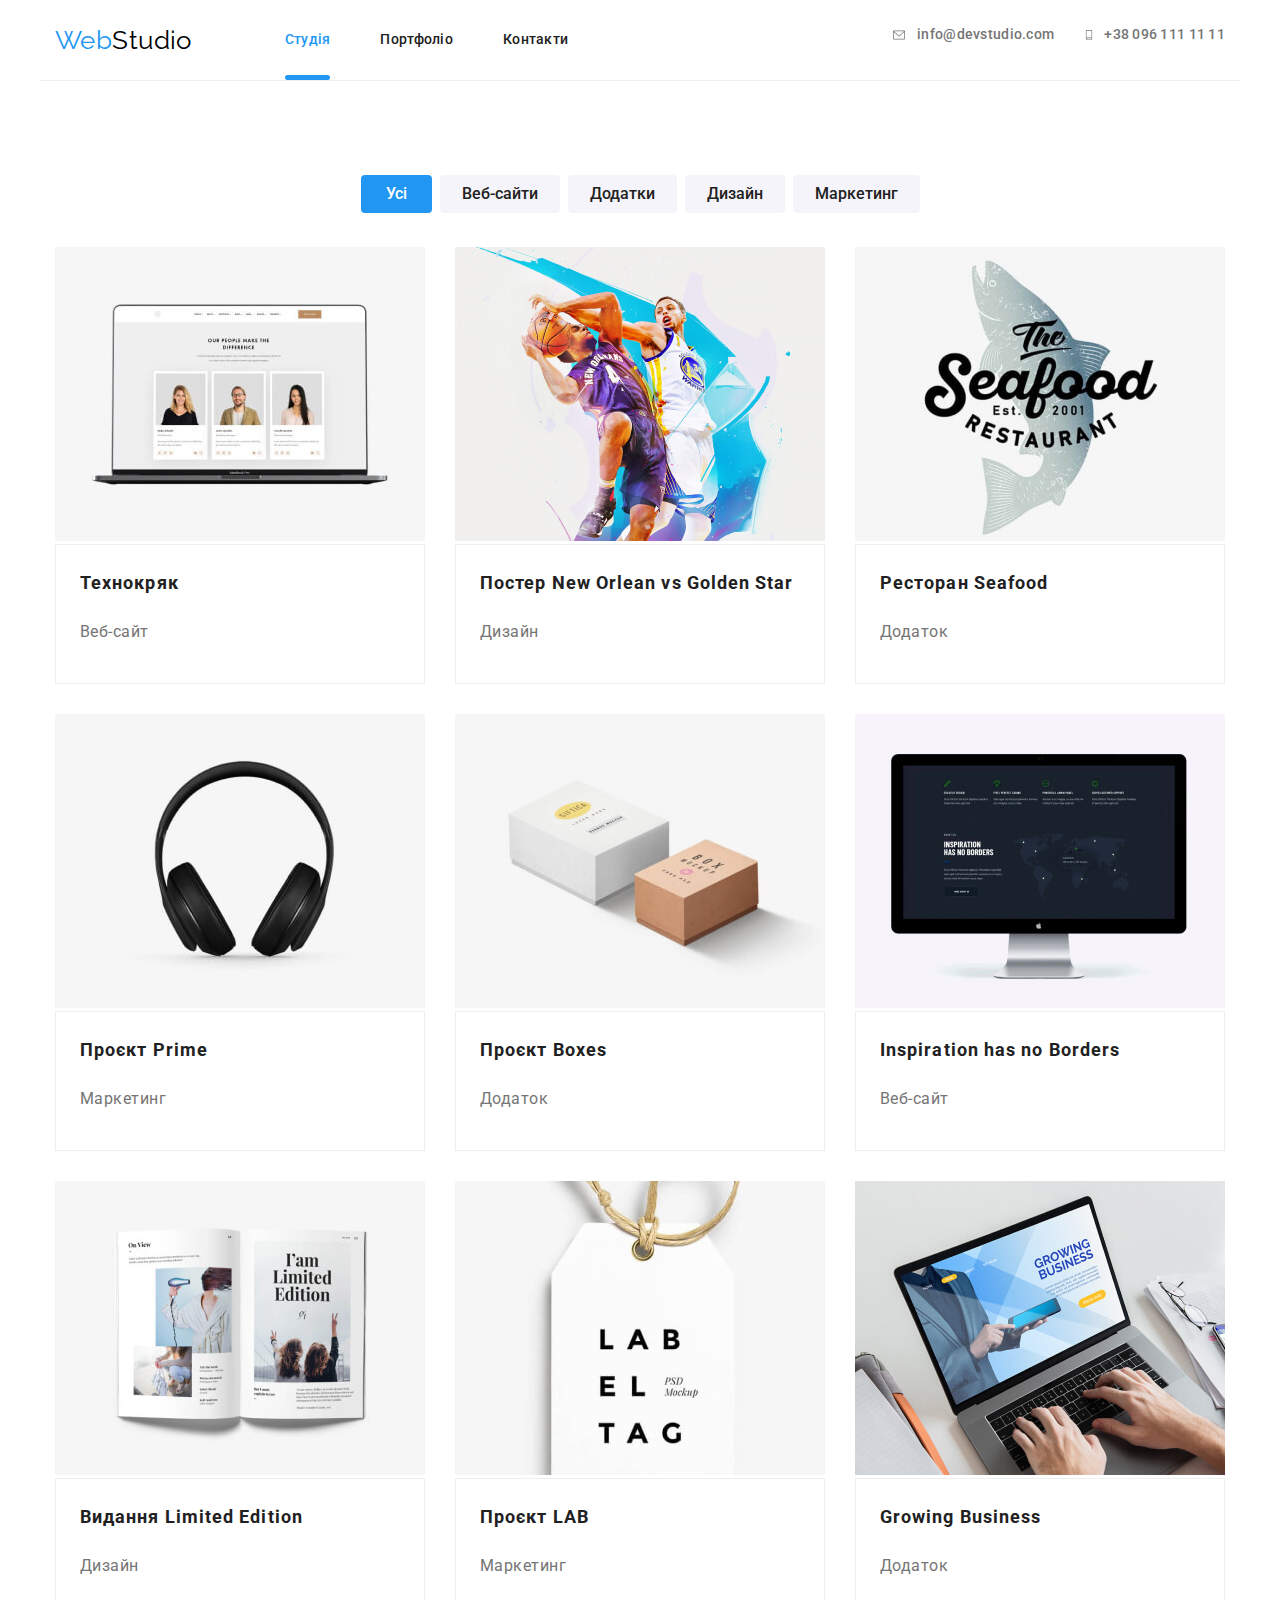
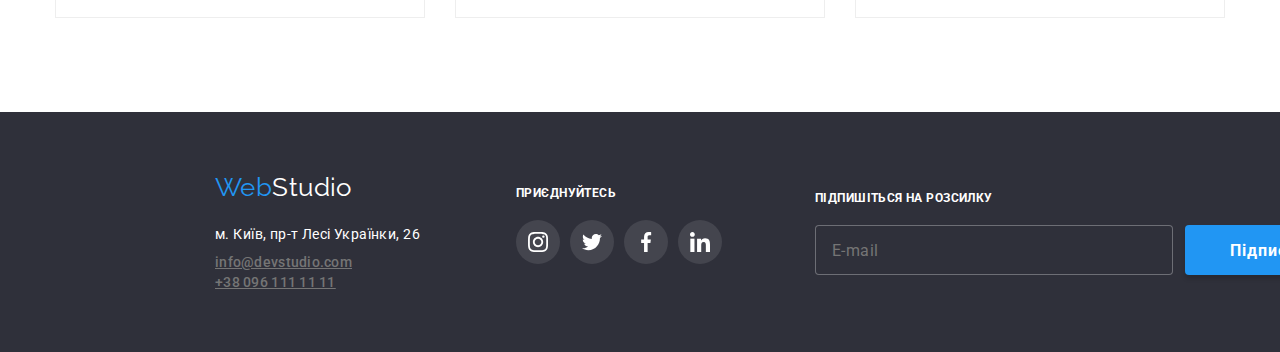
==== commit 8512f616: "Update portfolio.html" ====
--- a/portfolio.html
+++ b/portfolio.html
@@ -325,7 +325,6 @@
                   src="./images-portfolio/picture5.jpg" 
                   alt="Ноутбук">
                 </picture>
-                />
                 <p class="project-overlay__text">
                   Ресурс пропонує комплексні пропозиції з різним рівнем функціоналу та сервісів. Все
                   це дозволить відвідувачу отримати вичерпні відомості про компанію чи приватну
@@ -342,8 +341,7 @@
           <li class="item project__card">
             <a class="project__link link" href="">
               <div class="project-overlay">
-                <img
-                  class="project-overlay__picture"
+             
                   <picture>
                     <source
                     srcset="
@@ -368,6 +366,8 @@
                     src="./images-portfolio/picture6.jpg" 
                     alt="Ноутбук">
                   </picture>
+
+
                 <p class="project-overlay__text">
                   Ресурс пропонує комплексні пропозиції з різним рівнем функціоналу та сервісів. Все
                   це дозволить відвідувачу отримати вичерпні відомості про компанію чи приватну
@@ -384,6 +384,8 @@
           <li class="item project__card">
             <a class="project__link link" href="#">
               <div class="project-overlay">
+
+
                 <picture>
                   <source
                   srcset="
@@ -408,6 +410,8 @@
                   src="./images-portfolio/picture7.jpg" 
                   alt="Журнал">
                 </picture>
+
+
                 <p class="project-overlay__text">
                   Ресурс пропонує комплексні пропозиції з різним рівнем функціоналу та сервісів. Все
                   це дозволить відвідувачу отримати вичерпні відомості про компанію чи приватну
@@ -425,6 +429,7 @@
             <a class="project__link link" href="#">
               <div class="project-overlay">
                 <picture>
+
                   <source
                   srcset="
                   ./images/portfolio/project8-desk.jpg 1x,
@@ -448,6 +453,8 @@
                   src="./images-portfolio/picture8.jpg" 
                   alt="Бирка с название проекта">
                 </picture>
+
+
                 <p class="project-overlay__text">
                   Ресурс пропонує комплексні пропозиції з різним рівнем функціоналу та сервісів. Все
                   це дозволить відвідувачу отримати вичерпні відомості про компанію чи приватну
@@ -463,6 +470,7 @@
           <li class="item project__card">
             <a class="project__link link" href="#">
               <div class="project-overlay">
+
                 <picture>
                   <source
                   srcset="
@@ -487,6 +495,8 @@
                   src="./images-portfolio/picture9.jpg" 
                   alt="Ноутбук с запущенным приложением">
                 </picture>
+
+
                 <p class="project-overlay__text">
                   Ресурс пропонує комплексні пропозиції з різним рівнем функціоналу та сервісів. Все
                   це дозволить відвідувачу отримати вичерпні відомості про компанію чи приватну
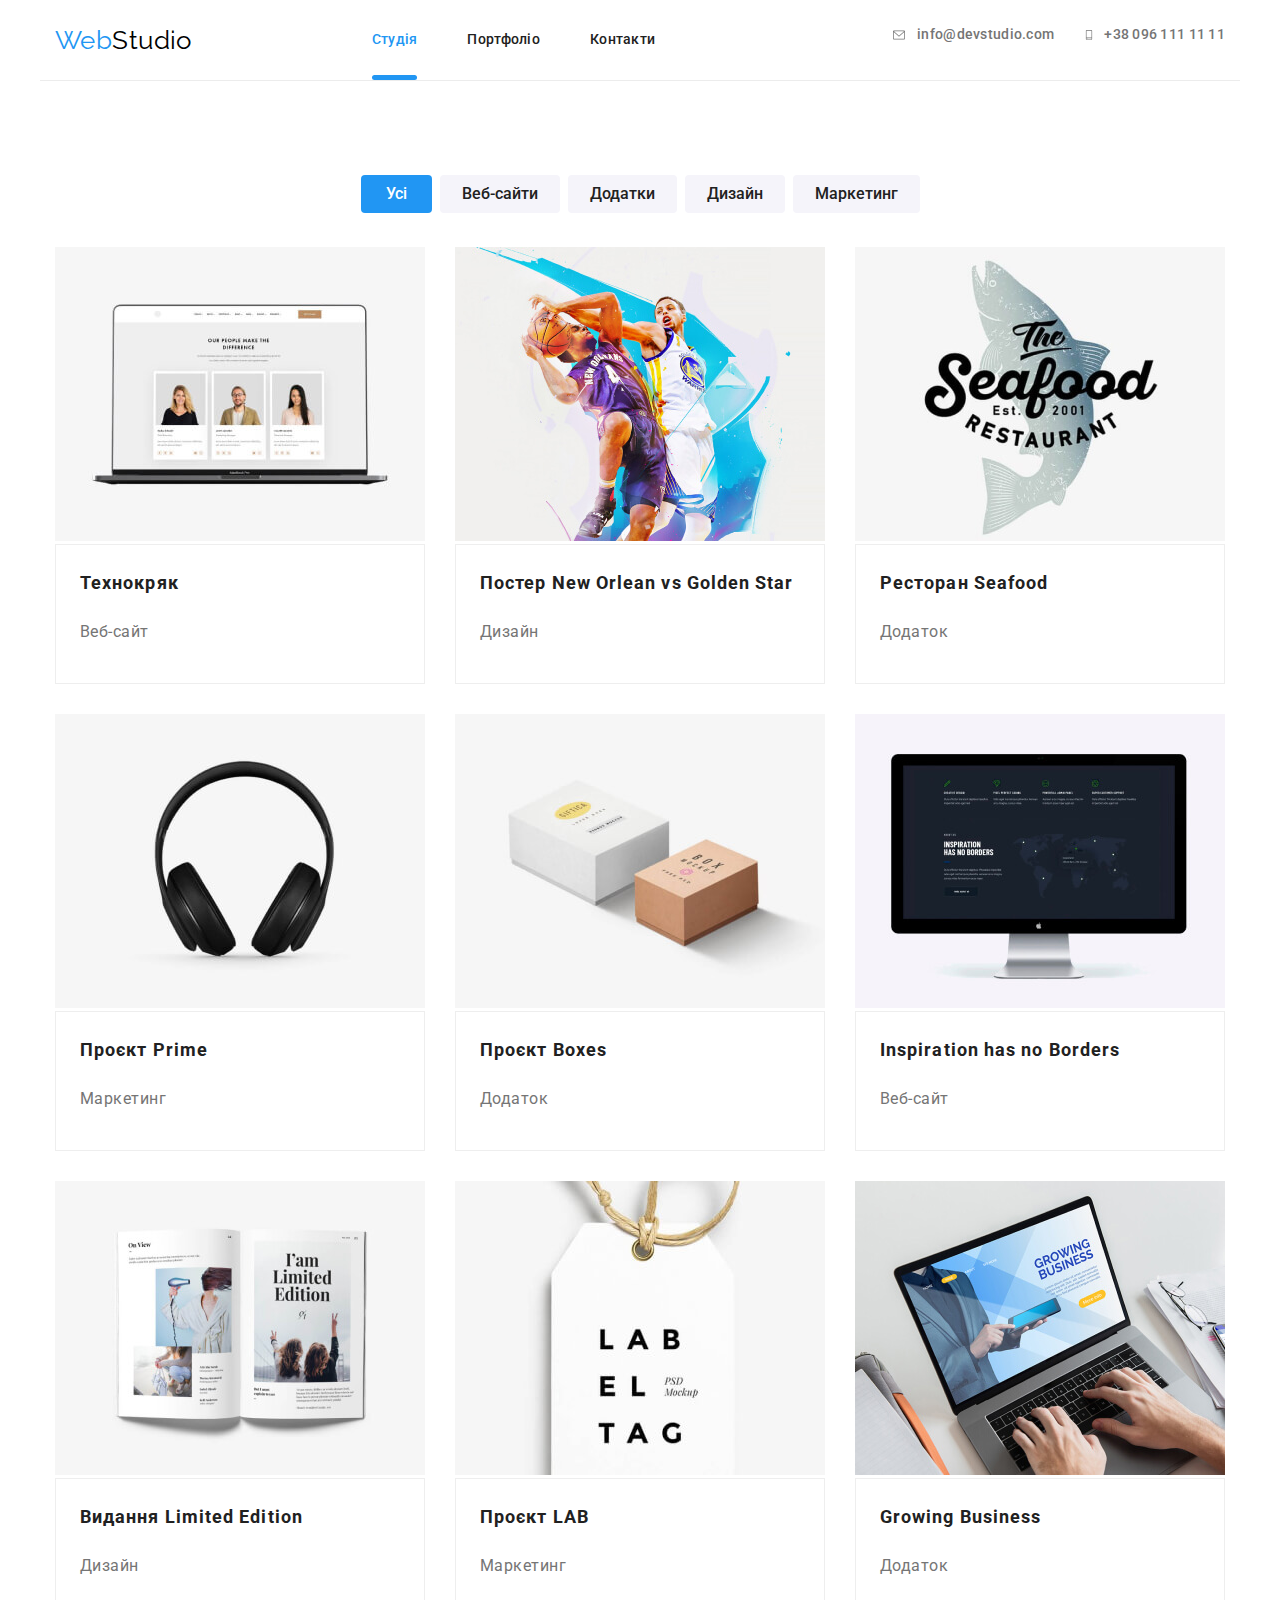
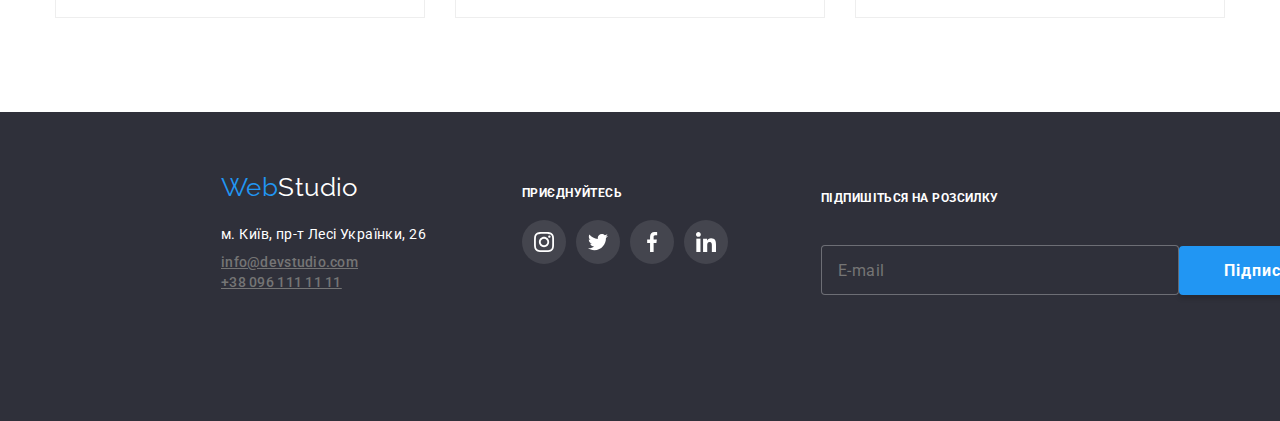
==== commit 458be289: "homework8" ====
--- a/portfolio.html
+++ b/portfolio.html
@@ -515,7 +515,7 @@
 
     <footer class="footer">
       <div class="container footer__container">
-        <div class=".footer-wrapper">
+        <div class="footer-wrapper">
           <a href="./index.html" class="logo footer-wrapper__footer-logo">
             <span class="logo__accent">Web</span>Studio</a
           >
--- a/css/main.min.css
+++ b/css/main.min.css
@@ -1 +1 @@
-:root{--primary-text-color: #757575;--primery-title-color: #212121;--accent-color: #2196F3;--primary-white-color: #FFFFFF;--footer-hero-background-color: #2F303A;--header-logo-color: #000000;--staff-color: #F5F4FA;--icon-color: #AFB1B8}/*! modern-normalize v1.1.0 | MIT License | https://github.com/sindresorhus/modern-normalize */*,::before,::after{-webkit-box-sizing:border-box;box-sizing:border-box}html{line-height:1.15;-webkit-text-size-adjust:100%;-moz-tab-size:4;-o-tab-size:4;tab-size:4}body{margin:0;font-family:system-ui,-apple-system,"Segoe UI",Roboto,Helvetica,Arial,sans-serif,"Apple Color Emoji","Segoe UI Emoji"}hr{height:0;color:inherit}abbr[title]{-webkit-text-decoration:underline dotted;text-decoration:underline dotted}b,strong{font-weight:bolder}code,kbd,samp,pre{font-family:ui-monospace,SFMono-Regular,Consolas,"Liberation Mono",Menlo,monospace;font-size:1em}small{font-size:80%}sub,sup{font-size:75%;line-height:0;position:relative;vertical-align:baseline}sub{bottom:-0.25em}sup{top:-0.5em}table{text-indent:0;border-color:inherit}button,input,optgroup,select,textarea{font-family:inherit;font-size:100%;line-height:1.15;margin:0}button,select{text-transform:none}button,[type=button],[type=reset],[type=submit]{-webkit-appearance:button}::-moz-focus-inner{border-style:none;padding:0}:-moz-focusring{outline:1px dotted ButtonText}:-moz-ui-invalid{box-shadow:none}legend{padding:0}progress{vertical-align:baseline}::-webkit-inner-spin-button,::-webkit-outer-spin-button{height:auto}[type=search]{-webkit-appearance:textfield;outline-offset:-2px}::-webkit-search-decoration{-webkit-appearance:none}::-webkit-file-upload-button{-webkit-appearance:button;font:inherit}summary{display:list-item}.circle-icon{display:-webkit-box;display:-ms-flexbox;display:flex;-webkit-box-pack:center;-ms-flex-pack:center;justify-content:center;-webkit-box-align:center;-ms-flex-align:center;align-items:center;border-radius:50%;width:44px;height:44px;fill:var(--icon-color);-webkit-transition:background-color 250ms cubic-bezier(0.4, 0, 0.2, 1),border-color 250ms cubic-bezier(0.4, 0, 0.2, 1),fill 250ms cubic-bezier(0.4, 0, 0.2, 1);transition:background-color 250ms cubic-bezier(0.4, 0, 0.2, 1),border-color 250ms cubic-bezier(0.4, 0, 0.2, 1),fill 250ms cubic-bezier(0.4, 0, 0.2, 1)}.circle-icon:hover,.circle-icon:focus{background-color:var(--accent-color);border-color:var(--accent-color);fill:var(--primary-white-color)}.hidden{visibility:hidden;position:absolute;width:1px;height:1px;padding:0;margin:-1px;-webkit-clip-path:inset(100%);clip-path:inset(100%);clip:rect(0 0 0 0);overflow:hidden;white-space:nowrap;border:0}.container{width:100%;max-width:480px;padding-left:15px;padding-right:15px;margin:0 auto}@media screen and (min-width: 768px){.container{max-width:768px}}@media screen and (min-width: 1200px){.container{max-width:1200px}}.features__container,.portfolio-button-container{padding-bottom:0}.project-container{padding-top:50px;padding-bottom:94px}body{background-color:var(--primary-white-color);color:var(--primary-text-color);font-family:Roboto,sans-serif;font-size:14px;letter-spacing:.03em}.list{list-style:none;padding:0;margin:0}.link{text-decoration:none}.section{padding-top:60px;padding-bottom:94px}@media screen and (min-width: 1200px){.section{padding-top:94px}}.work__section{display:-webkit-box;display:-ms-flexbox;display:flex;-webkit-box-pack:justify;-ms-flex-pack:justify;justify-content:space-between}.hero__button{display:inline-block;min-width:216px;height:50px;padding:10px 32px;text-align:center;border:none;border-radius:4px;background-color:var(--accent-color);color:var(--primary-white-color);-webkit-box-shadow:0px 4px 4px rgba(0,0,0,.15);box-shadow:0px 4px 4px rgba(0,0,0,.15);font-size:16px;line-height:1.9;letter-spacing:.06em;cursor:pointer;font-family:inherit;-webkit-transition:background-color 250ms cubic-bezier(0.4, 0, 0.2, 1);transition:background-color 250ms cubic-bezier(0.4, 0, 0.2, 1)}.hero__button:hover,.hero__button:focus{background-color:var(--accent-color)}.portfolio__button{display:inline-block;cursor:pointer;text-align:center;border-radius:4px;border:none;height:38px;padding:6px 22px;background-color:#f5f4fa;color:var(--primery-title-color);font-weight:500;font-size:16px;line-height:1.63;font-family:inherit;-webkit-transition:background-color 250ms cubic-bezier(0.4, 0, 0.2, 1),color 250ms cubic-bezier(0.4, 0, 0.2, 1),-webkit-box-shadow 250ms cubic-bezier(0.4, 0, 0.2, 1);transition:background-color 250ms cubic-bezier(0.4, 0, 0.2, 1),color 250ms cubic-bezier(0.4, 0, 0.2, 1),-webkit-box-shadow 250ms cubic-bezier(0.4, 0, 0.2, 1);transition:background-color 250ms cubic-bezier(0.4, 0, 0.2, 1),color 250ms cubic-bezier(0.4, 0, 0.2, 1),box-shadow 250ms cubic-bezier(0.4, 0, 0.2, 1);transition:background-color 250ms cubic-bezier(0.4, 0, 0.2, 1),color 250ms cubic-bezier(0.4, 0, 0.2, 1),box-shadow 250ms cubic-bezier(0.4, 0, 0.2, 1),-webkit-box-shadow 250ms cubic-bezier(0.4, 0, 0.2, 1)}.portfolio__button--current{padding:6px 25px;background-color:var(--accent-color);color:var(--primary-white-color)}.portfolio__button:hover,.portfolio__button:focus{background-color:var(--accent-color);color:var(--primary-white-color);-webkit-box-shadow:0 4px 4px 0 rgba(0,0,0,.25);box-shadow:0 4px 4px 0 rgba(0,0,0,.25)}.modal-cross-btn{position:absolute;display:-webkit-box;display:-ms-flexbox;display:flex;-webkit-box-pack:center;-ms-flex-pack:center;justify-content:center;-webkit-box-align:center;-ms-flex-align:center;align-items:center;top:8px;right:8px;width:30px;height:30px;cursor:pointer;border:1px solid rgba(0,0,0,.1);border-radius:50%;background-color:var(--primary-white-color)}.modal-cross-btn:hover{fill:var(--accent-color)}.modal-main-btn{width:200px;height:50px;padding:10px 52px;margin:30px auto 40px auto;font-weight:700;font-size:16px;line-height:1.88;letter-spacing:.06em;cursor:pointer;-webkit-box-shadow:0px 4px 4px rgba(0,0,0,.15);box-shadow:0px 4px 4px rgba(0,0,0,.15);border-radius:4px;background-color:var(--accent-color);color:var(--primary-white-color)}.checkbox-form{display:-webkit-box;display:-ms-flexbox;display:flex;-webkit-box-orient:horizontal;-webkit-box-direction:normal;-ms-flex-direction:row;flex-direction:row;-webkit-box-align:center;-ms-flex-align:center;align-items:center;margin-top:18px}.checkbox-form__ramka{margin-right:8.38px;width:16px;height:15px;border:2px solid #000;border-radius:4px;-webkit-box-shadow:0px 4px 4px rgba(0,0,0,.25);box-shadow:0px 4px 4px rgba(0,0,0,.25);border-color:var(--primery-title-color)}.checkbox-form__hidden:checked+.checkbox-form__ramka{background-color:var(--accent-color);background-image:url(/images/ptichka.svg);background-size:contain;border-color:var(--accent-color)}.checkbox-form__hidden{position:absolute;clip:rect(1px 1px 1px 1px);clip:rect(1px, 1px, 1px, 1px);padding:0;border:0;height:1px;width:1px}.checkbox-form__modal-text{margin:0;margin-left:8.38px}.checkbox-form__agreement-link{color:var(--accent-color)}.checkbox:checked+.icon{background-color:var(--accent-color)}.logo{display:inline-block;text-decoration:none;margin-right:93px;font-family:"Raleway",variable;font-size:26px;line-height:1.19;color:var(--header-logo-color)}.logo__accent{color:var(--accent-color)}.mobile-menu{position:fixed;top:0;left:0;width:100vw;height:100vw;background-color:var(--primary-white-color);padding:48px 40px;z-index:9;-webkit-transform:translateY(-100%);transform:translateY(-100%)}.mobile-menu.is-open{-webkit-transform:translateY(0);transform:translateY(0)}@media screen and (min-width: 768px){.mobile-menu{display:none}}.mobile-menu__link{display:block;margin-bottom:32px;font-weight:500;font-size:40px;line-height:1.18;letter-spacing:.02em;color:var(--primery-title-color)}.mobile-menu__link:hover,.mobile-menu__link:focus{color:var(--accent-color)}.mobile-menu__link--current{color:var(--accent-color)}.mobile-menu__link--tel{font-weight:500;font-size:34px;line-height:1.18;letter-spacing:.02em;color:var(--accent-color)}.mobile-menu__link--mail{font-weight:500;font-size:24px;line-height:1.17;letter-spacing:.02em;color:var(--primary-text-color)}.menu-socials{display:-webkit-box;display:-ms-flexbox;display:flex;-ms-flex-wrap:wrap;flex-wrap:wrap;margin-top:64px}.menu-socials__link{display:inline-block;padding-right:10px;font-weight:500;font-size:18px;line-height:22px;letter-spacing:.02em;text-decoration:none;color:var(--accent-color)}.menu-socials__link:not(:first-child){padding-left:10px}.main-nav__menu-button{position:absolute;top:10px;right:15px;display:block;margin-left:auto;border:none;background-color:rgba(0,0,0,0);cursor:pointer;-webkit-transition:fill 250ms cubic-bezier(0.4, 0, 0.2, 1);transition:fill 250ms cubic-bezier(0.4, 0, 0.2, 1)}.main-nav__menu-button:hover{fill:var(--accent-color)}.main-nav__menu-button:focus{fill:var(--accent-color)}.navigation{display:-webkit-box;display:-ms-flexbox;display:flex}.navigation .logo{display:-webkit-box;display:-ms-flexbox;display:flex;-webkit-box-align:center;-ms-flex-align:center;align-items:center}.site-nav{display:none}@media screen and (min-width: 768px){.site-nav{display:-webkit-box;display:-ms-flexbox;display:flex}}.site-nav .item+.item{margin-left:50px}.project-overlay{position:relative;overflow:hidden}.project-overlay__text{position:absolute;top:0;left:0;width:100%;height:100%;padding:63px 24px;text-decoration:none;margin:0;font-weight:400;font-size:18px;line-height:1.56;letter-spacing:.03em;color:var(--primary-white-color);background-color:rgba(33,150,243,.9);-webkit-transform:translateY(101%);transform:translateY(101%);-webkit-transition:-webkit-transform 250ms cubic-bezier(0.4, 0, 0.2, 1);transition:-webkit-transform 250ms cubic-bezier(0.4, 0, 0.2, 1);transition:transform 250ms cubic-bezier(0.4, 0, 0.2, 1);transition:transform 250ms cubic-bezier(0.4, 0, 0.2, 1), -webkit-transform 250ms cubic-bezier(0.4, 0, 0.2, 1)}.project-overlay__picture{display:block}.project-overlay__text{margin:0}.project__link:hover .project-overlay__text{-webkit-transform:translateY(0);transform:translateY(0)}.project__link:focus .project-overlay__text{-webkit-transform:translateY(0);transform:translateY(0)}.site-nav__link{position:relative;display:block;padding-top:32px;padding-bottom:32px;font-weight:500;line-height:1.14;letter-spacing:.02em;color:var(--primery-title-color);-webkit-transition:color 250ms cubic-bezier(0.4, 0, 0.2, 1);transition:color 250ms cubic-bezier(0.4, 0, 0.2, 1)}.site-nav__link--current::after{content:"";position:absolute;display:block;left:0;bottom:0;width:100%;height:5px;border-radius:5px;opacity:1;background-color:var(--accent-color);-webkit-transition:opacity 250ms cubic-bezier(0.4, 0, 0.2, 1);transition:opacity 250ms cubic-bezier(0.4, 0, 0.2, 1)}.site-nav__link:hover,.site-nav__link:focus{color:var(--accent-color)}.site-nav__link--current{color:var(--accent-color)}.footer-wrapper__footer-link{color:rgba(255,255,255,.6)}.footer-wrapper__footer-link-list .item:not(:last-child){margin-bottom:9px;width:100%;margin:0 auto}.clients__link{display:-webkit-box;display:-ms-flexbox;display:flex;-webkit-box-pack:justify;-ms-flex-pack:justify;justify-content:space-between;-webkit-box-align:center;-ms-flex-align:center;align-items:center;cursor:pointer;padding:16px 32px;border:1px solid var(--icon-color);border-radius:4px;fill:var(--icon-color);-webkit-transition:background-color 250ms cubic-bezier(0.4, 0, 0.2, 1),border-color 250ms cubic-bezier(0.4, 0, 0.2, 1),fill 250ms cubic-bezier(0.4, 0, 0.2, 1);transition:background-color 250ms cubic-bezier(0.4, 0, 0.2, 1),border-color 250ms cubic-bezier(0.4, 0, 0.2, 1),fill 250ms cubic-bezier(0.4, 0, 0.2, 1)}.clients__link:hover,.clients__link:focus{border-color:var(--accent-color);fill:var(--accent-color)}.social-icon-list__link{fill:var(--primary-white-color);background-color:rgba(255,255,255,.1)}.social-icon-list{display:-webkit-box;display:-ms-flexbox;display:flex;width:206px;height:44px}.social-icon-list .item:not(:last-child){margin-right:10px}.footer-wrapper__address-text{margin:0 auto;font-style:normal;line-height:1.71;color:var(--primary-white-color)}.backdrop{position:fixed;top:0;left:0;width:100%;height:100%;background-color:rgba(0,0,0,.2);-webkit-transition-property:none;transition-property:none;-webkit-transition-duration:500ms;transition-duration:500ms;-webkit-transition-timing-function:cubic-bezier(0.4, 0, 0.2, 1);transition-timing-function:cubic-bezier(0.4, 0, 0.2, 1)}.backdrop.is-hidden{opacity:0;pointer-events:none}.contact-nav__burger{background-color:rgba(0,0,0,0);border:none;outline:none}@media screen and (min-width: 768px){.contact-nav__burger{display:none}}.contact-nav__burger-icon{cursor:pointer;fill:var(--primery-title-color)}.contact-nav__burger-icon:hover{fill:var(--accent-color)}.contact-nav__burger-icon:focus{fill:var(--accent-color)}.contacts-nav{display:none}@media screen and (min-width: 768px){.contacts-nav{display:-webkit-box;display:-ms-flexbox;display:flex;-webkit-box-orient:vertical;-webkit-box-direction:normal;-ms-flex-direction:column;flex-direction:column;margin-left:auto}.contacts-nav .item:not(:last-child){margin-bottom:10px}}@media screen and (min-width: 768px)and (min-width: 1200px){.contacts-nav{-webkit-box-orient:horizontal;-webkit-box-direction:normal;-ms-flex-direction:row;flex-direction:row}.contacts-nav .item:not(:last-child){margin-right:30px}}.contacts-nav__link{display:-webkit-box;display:-ms-flexbox;display:flex;-webkit-box-align:center;-ms-flex-align:center;align-items:center;color:var(--primary-text-color);font-weight:500;line-height:1.4;letter-spacing:.02em;-webkit-transition:color 250ms cubic-bezier(0.4, 0, 0.2, 1);transition:color 250ms cubic-bezier(0.4, 0, 0.2, 1)}.contacts-nav__link:hover,.contacts-nav__link:focus{color:var(--accent-color)}.contacts-nav__icon{display:inline-block;margin-right:10px;fill:currentColor}.clients__title{margin-bottom:50px}.work__title,.team__title,.clients__title{margin-top:0;margin-bottom:50px;width:366px;margin-left:auto;margin-right:auto;text-align:center;font-size:36px;line-height:1.17;color:var(--primery-title-color)}.project-examples__project-title{margin-top:0;margin-bottom:4px;font-size:18px;line-height:2;letter-spacing:.06em;color:var(--primery-title-color)}.features__title{margin-top:0;margin-bottom:10px;width:100%;text-align:center;font-size:14px;line-height:1.14;color:var(--primery-title-color)}@media screen and (min-width: 768px){.features__title{text-align:left}}.footer-title{line-height:1.14;text-transform:uppercase;margin-bottom:20px;margin-top:0;color:var(--primary-white-color)}.team__title{width:264px;margin-bottom:30px}@media screen and (min-width: 1200px){.team__title{margin-bottom:50px}}.modal__title{margin-top:0;margin-bottom:12px;text-align:center;font-weight:700;font-size:20px;line-height:1.15;color:#212121}.header__container{display:-webkit-box;display:-ms-flexbox;display:flex;-webkit-box-align:center;-ms-flex-align:center;align-items:center;-webkit-box-pack:justify;-ms-flex-pack:justify;justify-content:space-between;height:100%;border-bottom:1px solid #ececec}@media screen and (min-width: 768px){.header__container{-webkit-box-pack:start;-ms-flex-pack:start;justify-content:start;height:auto}}.hero{max-width:1600px;max-height:600px;margin-right:auto;margin-left:auto;padding-top:118px;padding-bottom:118px;text-align:center;background-color:var(--footer-hero-background-color);background-image:-webkit-gradient(linear, left top, right top, from(rgba(47, 48, 58, 0.4)), to(rgba(47, 48, 58, 0.4))),url("../images/Hero.jpg");background-image:linear-gradient(to right, rgba(47, 48, 58, 0.4), rgba(47, 48, 58, 0.4)),url("../images/Hero.jpg");background-position:center;background-repeat:no-repeat;background-size:cover}@media(min-device-pixel-ratio: 2),screen and (-webkit-min-device-pixel-ratio: 2),screen and (min-resolution: 192dpi),screen and (min-resolution: 2dppx){.hero{background-image:-webkit-gradient(linear, left top, left bottom, from(rgba(47, 48, 58, 0.4)), to(rgba(47, 48, 58, 0.4))),url(/images/hero/hero-mob@2x.jpg);background-image:linear-gradient(rgba(47, 48, 58, 0.4), rgba(47, 48, 58, 0.4)),url(/images/hero/hero-mob@2x.jpg)}}@media screen and (min-width: 768px){.hero{background-image:-webkit-gradient(linear, left top, left bottom, from(rgba(47, 48, 58, 0.4)), to(rgba(47, 48, 58, 0.4))),url(/images/hero/hero-tablet.jpg);background-image:linear-gradient(rgba(47, 48, 58, 0.4), rgba(47, 48, 58, 0.4)),url(/images/hero/hero-tablet.jpg)}}@media screen and (min-width: 768px)and (min-device-pixel-ratio: 2),screen and (min-width: 768px)and (-webkit-min-device-pixel-ratio: 2),screen and (min-width: 768px)and (min-resolution: 192dpi),screen and (min-width: 768px)and (min-resolution: 2dppx){.hero{background-image:-webkit-gradient(linear, left top, left bottom, from(rgba(47, 48, 58, 0.4)), to(rgba(47, 48, 58, 0.4))),url(/images/hero/hero-tablet@2x.jpg);background-image:linear-gradient(rgba(47, 48, 58, 0.4), rgba(47, 48, 58, 0.4)),url(/images/hero/hero-tablet@2x.jpg)}}@media screen and (min-width: 1200px){.hero{padding-top:200px;padding-bottom:280px;background-image:-webkit-gradient(linear, left top, left bottom, from(rgba(47, 48, 58, 0.4)), to(rgba(47, 48, 58, 0.4))),url(/images/hero/hero-desk.jpg);background-image:linear-gradient(rgba(47, 48, 58, 0.4), rgba(47, 48, 58, 0.4)),url(/images/hero/hero-desk.jpg)}}@media screen and (min-width: 1200px)and (min-device-pixel-ratio: 2),screen and (min-width: 1200px)and (-webkit-min-device-pixel-ratio: 2),screen and (min-width: 1200px)and (min-resolution: 192dpi),screen and (min-width: 1200px)and (min-resolution: 2dppx){.hero{background-image:-webkit-gradient(linear, left top, left bottom, from(rgba(47, 48, 58, 0.4)), to(rgba(47, 48, 58, 0.4))),url(/images/hero/hero-desk@2x.jpg);background-image:linear-gradient(rgba(47, 48, 58, 0.4), rgba(47, 48, 58, 0.4)),url(/images/hero/hero-desk@2x.jpg)}}.hero__title{margin:0 auto 30px;max-width:360px;text-transform:uppercase;font-weight:900;font-size:26px;line-height:1.62;letter-spacing:.06em;color:var(--primary-white-color)}@media screen and (min-width: 1200px){.hero__title{max-width:696px;font-size:44px;line-height:1.36}}.features__features-list{display:-webkit-box;display:-ms-flexbox;display:flex;-ms-flex-wrap:wrap;flex-wrap:wrap;-webkit-box-pack:center;-ms-flex-pack:center;justify-content:center}.features__features-list .item{width:100%}@media screen and (min-width: 768px){.features__features-list .item{width:calc((100% - 30px)/2);max-width:354px}.features__features-list .item:nth-child(odd){margin-right:30px}.features__features-list .item:nth-child(n+3){margin-top:30px}}@media screen and (min-width: 1200px){.features__features-list .item{width:calc((100% - 90px)/4);width:270px}.features__features-list .item:nth-child(n+3){margin-top:0}.features__features-list .item:not(:last-child){margin-right:30px}}.features__details{display:-webkit-box;display:-ms-flexbox;display:flex;-webkit-box-pack:center;-ms-flex-pack:center;justify-content:center;-webkit-box-align:center;-ms-flex-align:center;align-items:center;margin-bottom:30px;height:120px;border-radius:4px;-webkit-box-shadow:0 4px 4px 0 rgba(0,0,0,.25);box-shadow:0 4px 4px 0 rgba(0,0,0,.25);background-color:var(--staff-color)}@media screen and (min-width: 768px){.features__details{margin-bottom:30px}}.features__text{margin-top:0;margin-bottom:30px;line-height:1.71}@media screen and (min-width: 768px){.features__text{margin-bottom:0}}.clients{margin-left:auto;margin-right:auto;background-color:var(--primary-white-color)}.clients__list{display:-webkit-box;display:-ms-flexbox;display:flex;-ms-flex-wrap:wrap;flex-wrap:wrap;-webkit-box-pack:center;-ms-flex-pack:center;justify-content:center}.clients__item{width:100%;max-width:210px;width:calc((100% - 30px)/2)}.clients__item:not(:nth-child(2n)){margin-right:30px;margin-bottom:30px}.clients__item:nth-last-child(-n+2){margin-bottom:0}@media screen and (min-width: 768px){.clients__item{width:calc((100% - 60px)/3);max-width:226px}.clients__item:not(:nth-child(2n)){margin-right:0}.clients__item:not(:nth-child(3n)){margin-right:30px}}@media screen and (min-width: 1200px){.clients__item{width:calc((100% - 150px)/6);margin-bottom:0;max-width:170px}.clients__item:not(:last-child){margin-right:30px}}.business-card{padding-top:16px;padding-bottom:24px;min-width:450px;text-align:center;background-color:var(--primary-white-color)}@media screen and (min-width: 768px){.business-card{min-width:354px}}@media screen and (min-width: 1200px){.business-card{min-width:270px;padding-top:30px;padding-bottom:30px}}.business-card__name{margin-top:0;margin-bottom:10px;font-weight:500;font-size:16px;line-height:1.19;color:var(--primery-title-color)}.business-card__text{display:inline-block;min-width:76px;margin:0;font-size:16px;line-height:1.19}.business-card__icons-list{display:-webkit-box;display:-ms-flexbox;display:flex;-webkit-box-pack:center;-ms-flex-pack:center;justify-content:center;margin-top:16px;padding:0 32px 30px;margin-left:auto;margin-right:auto;width:206px;height:44px}.business-card__icons-list .item:not(:last-child){margin-right:10px}.footer{min-width:480px;padding-top:60px;padding-bottom:60px;background:var(--footer-hero-background-color);margin:0 auto}@media screen and (min-width: 768px){.footer{min-width:768px}}@media screen and (min-width: 1200px){.footer{min-width:1600px}}.footer__container{padding-top:0;padding-bottom:0}@media screen and (min-width: 1200px){.footer__container{display:-webkit-box;display:-ms-flexbox;display:flex;padding-top:0;padding-bottom:0}}.footer__footer-link{color:rgba(255,255,255,.6)}.footer__footer-link-list .item:not(:last-child){margin-bottom:9px}.footer-social{display:-webkit-box;display:-ms-flexbox;display:flex;-webkit-box-orient:vertical;-webkit-box-direction:normal;-ms-flex-direction:column;flex-direction:column;width:206px;height:80px;padding-top:15px;margin-left:70px;margin-right:93px;padding-bottom:97px}.footer-form{display:-webkit-box;display:-ms-flexbox;display:flex;-webkit-box-orient:vertical;-webkit-box-direction:normal;-ms-flex-direction:column;flex-direction:column;width:570px;height:86px;padding-top:20px;padding-bottom:83px}.footer-form__spam{display:-webkit-box;display:-ms-flexbox;display:flex}.footer-form__spam-field{width:358px;height:50px;background-color:#2f303a;border:1px solid rgba(255,255,255,.3);border-radius:4px;padding:15px 0 15px 16px;font-weight:400;font-size:16px;line-height:1.25;letter-spacing:.03em;color:rgba(255,255,255,.6)}.footer-form__spam-field input::-webkit-input-placeholder{font-weight:400;font-size:30px}.footer-form__spam-field input::-moz-placeholder{font-weight:400;font-size:30px}.footer-form__spam-field input:-ms-input-placeholder{font-weight:400;font-size:30px}.footer-form__spam-field input::-ms-input-placeholder{font-weight:400;font-size:30px}.footer-form__spam-field input::placeholder{font-weight:400;font-size:30px}.footer-form__spam-btn{display:-webkit-box;display:-ms-flexbox;display:flex;-webkit-box-pack:center;-ms-flex-pack:center;justify-content:center;-webkit-box-align:center;-ms-flex-align:center;align-items:center;margin-left:12px;padding:10px 0 10px 28px;cursor:pointer;width:200px;font-weight:700;font-size:16px;line-height:1.86;letter-spacing:.06em;color:var(--primary-white-color);background-color:var(--accent-color);background:#2196f3;-webkit-box-shadow:0px 4px 4px rgba(0,0,0,.15);box-shadow:0px 4px 4px rgba(0,0,0,.15);border:none;border-radius:4px}.footer-form__icon{margin-left:10px;fill:var(--primary-white-color)}.footer-wrapper{display:-webkit-box;display:-ms-flexbox;display:flex;margin-right:70px}.footer-wrapper__footer-logo{display:inline-block;margin-right:0;padding:0;margin-bottom:20px;color:var(--primary-white-color)}.footer-wrapper__address-text{width:231px;height:21px;margin-bottom:9px;font-style:normal;line-height:1.71;color:var(--primary-white-color)}.modal{position:absolute;left:50%;top:50%;-webkit-transform:translate(-50%, -50%);transform:translate(-50%, -50%);min-width:528px;height:581px;padding:40px;background-color:var(--primary-white-color);-webkit-box-shadow:0px 1px 3px rgba(0,0,0,.12),0px 1px 1px rgba(0,0,0,.14),0px 2px 1px rgba(0,0,0,.2);box-shadow:0px 1px 3px rgba(0,0,0,.12),0px 1px 1px rgba(0,0,0,.14),0px 2px 1px rgba(0,0,0,.2);border-radius:4px}.modal__form-field{width:100%;margin-top:0;display:-webkit-box;display:-ms-flexbox;display:flex;-webkit-box-orient:vertical;-webkit-box-direction:normal;-ms-flex-direction:column;flex-direction:column}.modal__form-field .modal__icon{position:absolute;bottom:11px;left:14px;cursor:pointer}.modal__form-label{position:relative;display:block;display:-webkit-box;display:-ms-flexbox;display:flex;-webkit-box-orient:vertical;-webkit-box-direction:normal;-ms-flex-direction:column;flex-direction:column;width:100%;margin-top:10px}.modal__form-label:first-child{margin-top:0px}.modal__form-input{width:100%;height:40px;padding:0;padding-left:42px;margin:0;margin-top:4px;cursor:pointer;border:1px solid rgba(33,33,33,.2);border-radius:4px}.modal__form-input:hover{border-color:var(--accent-color)}.modal__form-input:hover+.modal__icon{fill:var(--accent-color)}.modal__form-input:focus{border-color:var(--accent-color)}.modal__form-input:focus+.modal__icon{fill:var(--accent-color)}.modal__form-textarea::-webkit-input-placeholder{font-weight:400;font-size:12px;line-height:14px;letter-spacing:.01em;color:rgba(117,117,117,.5)}.modal__form-textarea::-moz-placeholder{font-weight:400;font-size:12px;line-height:14px;letter-spacing:.01em;color:rgba(117,117,117,.5)}.modal__form-textarea:-ms-input-placeholder{font-weight:400;font-size:12px;line-height:14px;letter-spacing:.01em;color:rgba(117,117,117,.5)}.modal__form-textarea::-ms-input-placeholder{font-weight:400;font-size:12px;line-height:14px;letter-spacing:.01em;color:rgba(117,117,117,.5)}.modal__form-textarea::placeholder{font-weight:400;font-size:12px;line-height:14px;letter-spacing:.01em;color:rgba(117,117,117,.5)}.modal__form-textarea{margin-top:4px;padding:12px 16px;width:448px;height:120px;resize:none;border:1px solid rgba(33,33,33,.2);border-radius:4px}.modal__form-privacy{position:relative}.modal__form-privacy .modal__icon{position:absolute;top:17px;left:-2px}.modal__form-privacy .icon{position:absolute;top:50px;left:-2px}.portfolio__button-list{display:-webkit-box;display:-ms-flexbox;display:flex;-webkit-box-pack:center;-ms-flex-pack:center;justify-content:center;margin-bottom:34px}.portfolio__button-list .item:not(:last-child){margin-right:8px}.portfolio__project .text{font-size:16px;line-height:1.88;color:var(--primary-text-color)}.project{display:-webkit-box;display:-ms-flexbox;display:flex;-ms-flex-wrap:wrap;flex-wrap:wrap}.project-examples{padding:20px 24px;width:370px;background:var(--primary-white-color);border:1px solid #eee}.project-examples__text{font-weight:400;font-size:16px;line-height:30px;letter-spacing:.03em;color:var(--primary-text-color)}.project .item{margin-right:30px;margin-bottom:30px}.project .item:nth-child(3n){margin-right:0}.project .item:nth-last-child(-n+3){margin-bottom:0}.project .item:hover{-webkit-box-shadow:0 4px 4px 0 rgba(0,0,0,.25);box-shadow:0 4px 4px 0 rgba(0,0,0,.25)}.team{background-color:var(--staff-color)}.team__cards-list .team-cards:not(:last-child){margin-bottom:30px}@media screen and (min-width: 768px){.team__cards-list{display:-webkit-box;display:-ms-flexbox;display:flex;-ms-flex-wrap:wrap;flex-wrap:wrap}.team__cards-list .team-cards{width:calc((100% - 30px)/2);max-width:354px;margin-bottom:30px}}@media screen and (min-width: 1200px){.team__cards-list{-webkit-box-pack:justify;-ms-flex-pack:justify;justify-content:space-between}.team__cards-list .team-cards{width:calc((100% - 90px)/4);margin-bottom:0}}.team-cards__photo{display:block}.team-cards:hover{-webkit-box-shadow:0 4px 4px 0 rgba(0,0,0,.25);box-shadow:0 4px 4px 0 rgba(0,0,0,.25)}@media screen and (max-width: 1199px){.work{display:none;padding-bottom:94px}}.work-design{position:relative}.work-backgroung{position:absolute;left:0;bottom:0;width:100%;height:70px;background-image:-webkit-gradient(linear, left top, right top, from(rgba(47, 48, 58, 0.8)), to(rgba(47, 48, 58, 0.8)));background-image:linear-gradient(to right, rgba(47, 48, 58, 0.8), rgba(47, 48, 58, 0.8))}.work-backgroung__text{position:absolute;left:107px;bottom:27px;margin:0;padding:0;color:var(--primary-white-color);text-transform:uppercase}/*# sourceMappingURL=main.min.css.map */+:root{--primary-text-color: #757575;--primery-title-color: #212121;--accent-color: #2196F3;--primary-white-color: #FFFFFF;--footer-hero-background-color: #2F303A;--header-logo-color: #000000;--staff-color: #F5F4FA;--icon-color: #AFB1B8}/*! modern-normalize v1.1.0 | MIT License | https://github.com/sindresorhus/modern-normalize */*,::before,::after{-webkit-box-sizing:border-box;box-sizing:border-box}html{line-height:1.15;-webkit-text-size-adjust:100%;-moz-tab-size:4;-o-tab-size:4;tab-size:4}body{margin:0;font-family:system-ui,-apple-system,"Segoe UI",Roboto,Helvetica,Arial,sans-serif,"Apple Color Emoji","Segoe UI Emoji"}hr{height:0;color:inherit}abbr[title]{-webkit-text-decoration:underline dotted;text-decoration:underline dotted}b,strong{font-weight:bolder}code,kbd,samp,pre{font-family:ui-monospace,SFMono-Regular,Consolas,"Liberation Mono",Menlo,monospace;font-size:1em}small{font-size:80%}sub,sup{font-size:75%;line-height:0;position:relative;vertical-align:baseline}sub{bottom:-0.25em}sup{top:-0.5em}table{text-indent:0;border-color:inherit}button,input,optgroup,select,textarea{font-family:inherit;font-size:100%;line-height:1.15;margin:0}button,select{text-transform:none}button,[type=button],[type=reset],[type=submit]{-webkit-appearance:button}::-moz-focus-inner{border-style:none;padding:0}:-moz-focusring{outline:1px dotted ButtonText}:-moz-ui-invalid{box-shadow:none}legend{padding:0}progress{vertical-align:baseline}::-webkit-inner-spin-button,::-webkit-outer-spin-button{height:auto}[type=search]{-webkit-appearance:textfield;outline-offset:-2px}::-webkit-search-decoration{-webkit-appearance:none}::-webkit-file-upload-button{-webkit-appearance:button;font:inherit}summary{display:list-item}.circle-icon{display:-webkit-box;display:-ms-flexbox;display:flex;-webkit-box-pack:center;-ms-flex-pack:center;justify-content:center;-webkit-box-align:center;-ms-flex-align:center;align-items:center;border-radius:50%;width:44px;height:44px;fill:var(--icon-color);-webkit-transition:background-color 250ms cubic-bezier(0.4, 0, 0.2, 1),border-color 250ms cubic-bezier(0.4, 0, 0.2, 1),fill 250ms cubic-bezier(0.4, 0, 0.2, 1);transition:background-color 250ms cubic-bezier(0.4, 0, 0.2, 1),border-color 250ms cubic-bezier(0.4, 0, 0.2, 1),fill 250ms cubic-bezier(0.4, 0, 0.2, 1)}.circle-icon:hover,.circle-icon:focus{background-color:var(--accent-color);border-color:var(--accent-color);fill:var(--primary-white-color)}.hidden{visibility:hidden;position:absolute;width:1px;height:1px;padding:0;margin:-1px;-webkit-clip-path:inset(100%);clip-path:inset(100%);clip:rect(0 0 0 0);overflow:hidden;white-space:nowrap;border:0}.container{width:100%;max-width:480px;padding-left:15px;padding-right:15px;margin:0 auto}@media screen and (min-width: 768px){.container{max-width:768px}}@media screen and (min-width: 1200px){.container{max-width:1200px}}.features__container,.portfolio-button-container{padding-bottom:0}.project-container{padding-top:50px;padding-bottom:94px}body{background-color:var(--primary-white-color);color:var(--primary-text-color);font-family:Roboto,sans-serif;font-size:14px;letter-spacing:.03em}.list{list-style:none;padding:0;margin:0}.link{text-decoration:none}.section{padding-top:60px;padding-bottom:94px}@media screen and (min-width: 1200px){.section{padding-top:94px}}.work__section{display:-webkit-box;display:-ms-flexbox;display:flex;-webkit-box-pack:justify;-ms-flex-pack:justify;justify-content:space-between}.hero__button{display:inline-block;min-width:216px;height:50px;padding:10px 32px;text-align:center;border:none;border-radius:4px;background-color:var(--accent-color);color:var(--primary-white-color);-webkit-box-shadow:0px 4px 4px rgba(0,0,0,.15);box-shadow:0px 4px 4px rgba(0,0,0,.15);font-size:16px;line-height:1.9;letter-spacing:.06em;cursor:pointer;font-family:inherit;-webkit-transition:background-color 250ms cubic-bezier(0.4, 0, 0.2, 1);transition:background-color 250ms cubic-bezier(0.4, 0, 0.2, 1)}.hero__button:hover,.hero__button:focus{background-color:var(--accent-color)}.portfolio__button{display:inline-block;cursor:pointer;text-align:center;border-radius:4px;border:none;height:38px;padding:6px 22px;background-color:#f5f4fa;color:var(--primery-title-color);font-weight:500;font-size:16px;line-height:1.63;font-family:inherit;-webkit-transition:background-color 250ms cubic-bezier(0.4, 0, 0.2, 1),color 250ms cubic-bezier(0.4, 0, 0.2, 1),-webkit-box-shadow 250ms cubic-bezier(0.4, 0, 0.2, 1);transition:background-color 250ms cubic-bezier(0.4, 0, 0.2, 1),color 250ms cubic-bezier(0.4, 0, 0.2, 1),-webkit-box-shadow 250ms cubic-bezier(0.4, 0, 0.2, 1);transition:background-color 250ms cubic-bezier(0.4, 0, 0.2, 1),color 250ms cubic-bezier(0.4, 0, 0.2, 1),box-shadow 250ms cubic-bezier(0.4, 0, 0.2, 1);transition:background-color 250ms cubic-bezier(0.4, 0, 0.2, 1),color 250ms cubic-bezier(0.4, 0, 0.2, 1),box-shadow 250ms cubic-bezier(0.4, 0, 0.2, 1),-webkit-box-shadow 250ms cubic-bezier(0.4, 0, 0.2, 1)}.portfolio__button--current{padding:6px 25px;background-color:var(--accent-color);color:var(--primary-white-color)}.portfolio__button:hover,.portfolio__button:focus{background-color:var(--accent-color);color:var(--primary-white-color);-webkit-box-shadow:0 4px 4px 0 rgba(0,0,0,.25);box-shadow:0 4px 4px 0 rgba(0,0,0,.25)}.modal-cross-btn{position:absolute;display:-webkit-box;display:-ms-flexbox;display:flex;-webkit-box-pack:center;-ms-flex-pack:center;justify-content:center;-webkit-box-align:center;-ms-flex-align:center;align-items:center;top:8px;right:8px;width:30px;height:30px;cursor:pointer;border:1px solid rgba(0,0,0,.1);border-radius:50%;background-color:var(--primary-white-color)}.modal-cross-btn:hover{fill:var(--accent-color)}.modal-main-btn{width:200px;height:50px;padding:10px 52px;margin:30px auto 40px auto;font-weight:700;font-size:16px;line-height:1.88;letter-spacing:.06em;cursor:pointer;-webkit-box-shadow:0px 4px 4px rgba(0,0,0,.15);box-shadow:0px 4px 4px rgba(0,0,0,.15);border-radius:4px;background-color:var(--accent-color);color:var(--primary-white-color)}.checkbox-form{display:-webkit-box;display:-ms-flexbox;display:flex;-webkit-box-orient:horizontal;-webkit-box-direction:normal;-ms-flex-direction:row;flex-direction:row;-webkit-box-align:center;-ms-flex-align:center;align-items:center;margin-top:18px}.checkbox-form__ramka{margin-right:8.38px;width:16px;height:15px;border:2px solid #000;border-radius:4px;-webkit-box-shadow:0px 4px 4px rgba(0,0,0,.25);box-shadow:0px 4px 4px rgba(0,0,0,.25);border-color:var(--primery-title-color)}.checkbox-form__hidden:checked+.checkbox-form__ramka{background-color:var(--accent-color);background-image:url(/images/ptichka.svg);background-size:contain;border-color:var(--accent-color)}.checkbox-form__hidden{position:absolute;clip:rect(1px 1px 1px 1px);clip:rect(1px, 1px, 1px, 1px);padding:0;border:0;height:1px;width:1px}.checkbox-form__modal-text{margin:0;margin-left:8.38px}.checkbox-form__agreement-link{color:var(--accent-color)}.checkbox:checked+.icon{background-color:var(--accent-color)}.logo{display:inline-block;text-decoration:none;width:100%;font-family:"Raleway",variable;font-size:26px;line-height:1.19;color:var(--header-logo-color)}@media screen and (min-width: 1200px){.logo{margin-right:93px}}.logo__accent{color:var(--accent-color)}.mobile-menu{position:fixed;top:0;left:0;width:100vw;height:100vw;width:480px;height:796px;background-color:var(--primary-white-color);padding:48px 40px;z-index:9;-webkit-transform:translateY(-100%);transform:translateY(-100%)}.mobile-menu.is-open{-webkit-transform:translateY(0);transform:translateY(0)}@media screen and (min-width: 768px){.mobile-menu{display:none}}.mobile-menu__nav{margin-bottom:307px}.mobile-menu__link{display:block;margin-bottom:32px;font-weight:500;font-size:40px;line-height:1.18;letter-spacing:.02em;color:var(--primery-title-color)}.mobile-menu__link:hover,.mobile-menu__link:focus{color:var(--accent-color)}.mobile-menu__link--current{color:var(--accent-color)}.mobile-menu__link--tel{font-weight:500;font-size:34px;line-height:1.18;letter-spacing:.02em;color:var(--accent-color)}.mobile-menu__link--mail{font-weight:500;font-size:24px;line-height:1.17;letter-spacing:.02em;color:var(--primary-text-color)}.menu-socials{display:-webkit-box;display:-ms-flexbox;display:flex;-ms-flex-wrap:wrap;flex-wrap:wrap;margin-top:64px}.menu-socials__link{display:inline-block;padding-right:10px;font-weight:500;font-size:18px;line-height:22px;letter-spacing:.02em;text-decoration:none;color:var(--accent-color)}.menu-socials__link:not(:first-child){padding-left:10px}.main-nav__menu-button{position:absolute;top:10px;right:15px;display:block;margin-left:auto;border:none;background-color:rgba(0,0,0,0);cursor:pointer;-webkit-transition:fill 250ms cubic-bezier(0.4, 0, 0.2, 1);transition:fill 250ms cubic-bezier(0.4, 0, 0.2, 1)}.main-nav__menu-button:hover{fill:var(--accent-color)}.main-nav__menu-button:focus{fill:var(--accent-color)}.navigation{display:-webkit-box;display:-ms-flexbox;display:flex}.navigation .logo{display:-webkit-box;display:-ms-flexbox;display:flex;-webkit-box-align:center;-ms-flex-align:center;align-items:center}.site-nav{display:none}@media screen and (min-width: 768px){.site-nav{margin-left:87px;display:-webkit-box;display:-ms-flexbox;display:flex}}.site-nav .item+.item{margin-left:50px}.project-overlay{position:relative;overflow:hidden}.project-overlay__text{position:absolute;top:0;left:0;width:100%;height:100%;padding:63px 24px;text-decoration:none;margin:0;font-weight:400;font-size:18px;line-height:1.56;letter-spacing:.03em;color:var(--primary-white-color);background-color:rgba(33,150,243,.9);-webkit-transform:translateY(101%);transform:translateY(101%);-webkit-transition:-webkit-transform 250ms cubic-bezier(0.4, 0, 0.2, 1);transition:-webkit-transform 250ms cubic-bezier(0.4, 0, 0.2, 1);transition:transform 250ms cubic-bezier(0.4, 0, 0.2, 1);transition:transform 250ms cubic-bezier(0.4, 0, 0.2, 1), -webkit-transform 250ms cubic-bezier(0.4, 0, 0.2, 1)}.project-overlay__picture{display:block}.project-overlay__text{margin:0}.project__link:hover .project-overlay__text{-webkit-transform:translateY(0);transform:translateY(0)}.project__link:focus .project-overlay__text{-webkit-transform:translateY(0);transform:translateY(0)}.site-nav__link{position:relative;display:block;padding-top:32px;padding-bottom:32px;font-weight:500;line-height:1.14;letter-spacing:.02em;color:var(--primery-title-color);-webkit-transition:color 250ms cubic-bezier(0.4, 0, 0.2, 1);transition:color 250ms cubic-bezier(0.4, 0, 0.2, 1)}.site-nav__link--current::after{content:"";position:absolute;display:block;left:0;bottom:0;width:100%;height:5px;border-radius:5px;opacity:1;background-color:var(--accent-color);-webkit-transition:opacity 250ms cubic-bezier(0.4, 0, 0.2, 1);transition:opacity 250ms cubic-bezier(0.4, 0, 0.2, 1)}.site-nav__link:hover,.site-nav__link:focus{color:var(--accent-color)}.site-nav__link--current{color:var(--accent-color)}.footer-wrapper__footer-link{color:rgba(255,255,255,.6)}.footer-wrapper__footer-link-list .item:not(:last-child){margin-bottom:9px;width:100%;margin:0 auto}.clients__link{display:-webkit-box;display:-ms-flexbox;display:flex;-webkit-box-pack:justify;-ms-flex-pack:justify;justify-content:space-between;-webkit-box-align:center;-ms-flex-align:center;align-items:center;cursor:pointer;padding:16px 32px;border:1px solid var(--icon-color);border-radius:4px;fill:var(--icon-color);-webkit-transition:background-color 250ms cubic-bezier(0.4, 0, 0.2, 1),border-color 250ms cubic-bezier(0.4, 0, 0.2, 1),fill 250ms cubic-bezier(0.4, 0, 0.2, 1);transition:background-color 250ms cubic-bezier(0.4, 0, 0.2, 1),border-color 250ms cubic-bezier(0.4, 0, 0.2, 1),fill 250ms cubic-bezier(0.4, 0, 0.2, 1)}.clients__link:hover,.clients__link:focus{border-color:var(--accent-color);fill:var(--accent-color)}.social-icon-list__link{fill:var(--primary-white-color);background-color:rgba(255,255,255,.1)}.social-icon-list{display:-webkit-box;display:-ms-flexbox;display:flex;width:206px;height:44px;margin-left:137px}@media screen and (min-width: 768px){.social-icon-list{display:-webkit-box;display:-ms-flexbox;display:flex;margin-left:0}}.social-icon-list .item:not(:last-child){margin-right:10px}.footer-wrapper__address-text{margin:0 auto;font-style:normal;line-height:1.71;color:var(--primary-white-color)}.backdrop{position:fixed;top:0;left:0;width:100%;height:100%;background-color:rgba(0,0,0,.2);-webkit-transition-property:none;transition-property:none;-webkit-transition-duration:500ms;transition-duration:500ms;-webkit-transition-timing-function:cubic-bezier(0.4, 0, 0.2, 1);transition-timing-function:cubic-bezier(0.4, 0, 0.2, 1)}.backdrop.is-hidden{opacity:0;pointer-events:none}.contact-nav__burger{background-color:rgba(0,0,0,0);border:none;outline:none}@media screen and (min-width: 768px){.contact-nav__burger{display:none}}.contact-nav__burger-icon{cursor:pointer;fill:var(--primery-title-color)}.contact-nav__burger-icon:hover{fill:var(--accent-color)}.contact-nav__burger-icon:focus{fill:var(--accent-color)}.contacts-nav{display:none}@media screen and (min-width: 768px){.contacts-nav{display:-webkit-box;display:-ms-flexbox;display:flex;-webkit-box-orient:vertical;-webkit-box-direction:normal;-ms-flex-direction:column;flex-direction:column;margin-left:auto}.contacts-nav .item:not(:last-child){margin-bottom:10px}}@media screen and (min-width: 768px)and (min-width: 1200px){.contacts-nav{-webkit-box-orient:horizontal;-webkit-box-direction:normal;-ms-flex-direction:row;flex-direction:row}.contacts-nav .item:not(:last-child){margin-right:30px}}.contacts-nav__link{color:var(--primary-text-color);font-weight:500;line-height:1.4;letter-spacing:.02em;-webkit-transition:color 250ms cubic-bezier(0.4, 0, 0.2, 1);transition:color 250ms cubic-bezier(0.4, 0, 0.2, 1)}@media screen and (min-width: 1200px){.contacts-nav__link{display:-webkit-box;display:-ms-flexbox;display:flex;-webkit-box-align:center;-ms-flex-align:center;align-items:center}}.contacts-nav__link:hover,.contacts-nav__link:focus{color:var(--accent-color)}.contacts-nav__icon{display:inline-block;margin-right:10px;fill:currentColor}.clients__title{margin-bottom:50px}.work__title,.team__title,.clients__title{margin-top:0;margin-bottom:50px;width:366px;margin-left:auto;margin-right:auto;text-align:center;font-size:36px;line-height:1.17;color:var(--primery-title-color)}.project-examples__project-title{margin-top:0;margin-bottom:4px;font-size:18px;line-height:2;letter-spacing:.06em;color:var(--primery-title-color)}.features__title{margin-top:0;margin-bottom:10px;width:100%;text-align:center;font-size:14px;line-height:1.14;color:var(--primery-title-color)}.footer-title{line-height:1.14;text-transform:uppercase;text-align:center;margin-bottom:20px;margin-top:60px;color:var(--primary-white-color)}@media screen and (min-width: 768px){.footer-title{margin-left:0;margin-top:0}}@media screen and (min-width: 1200px){.footer-title{text-align:start;width:auto}}.team__title{width:264px;margin-bottom:30px}@media screen and (min-width: 1200px){.team__title{margin-bottom:50px}}.modal__title{margin-top:0;margin-bottom:12px;text-align:center;font-weight:700;font-size:20px;line-height:1.15;color:#212121}.header__container{display:-webkit-box;display:-ms-flexbox;display:flex;-webkit-box-align:center;-ms-flex-align:center;align-items:center;-webkit-box-pack:justify;-ms-flex-pack:justify;justify-content:space-between;height:100%;border-bottom:1px solid #ececec}@media screen and (min-width: 768px){.header__container{-webkit-box-pack:start;-ms-flex-pack:start;justify-content:start;height:auto}}.hero{max-width:1600px;max-height:600px;margin-right:auto;margin-left:auto;padding-top:118px;padding-bottom:118px;text-align:center;background-color:var(--footer-hero-background-color);background-image:-webkit-gradient(linear, left top, right top, from(rgba(47, 48, 58, 0.4)), to(rgba(47, 48, 58, 0.4))),url("../images/Hero.jpg");background-image:linear-gradient(to right, rgba(47, 48, 58, 0.4), rgba(47, 48, 58, 0.4)),url("../images/Hero.jpg");background-position:center;background-repeat:no-repeat;background-size:cover}@media(min-device-pixel-ratio: 2),screen and (-webkit-min-device-pixel-ratio: 2),screen and (min-resolution: 192dpi),screen and (min-resolution: 2dppx){.hero{background-image:-webkit-gradient(linear, left top, left bottom, from(rgba(47, 48, 58, 0.4)), to(rgba(47, 48, 58, 0.4))),url(/images/hero/hero-mob@2x.jpg);background-image:linear-gradient(rgba(47, 48, 58, 0.4), rgba(47, 48, 58, 0.4)),url(/images/hero/hero-mob@2x.jpg)}}@media screen and (min-width: 768px){.hero{background-image:-webkit-gradient(linear, left top, left bottom, from(rgba(47, 48, 58, 0.4)), to(rgba(47, 48, 58, 0.4))),url(/images/hero/hero-tablet.jpg);background-image:linear-gradient(rgba(47, 48, 58, 0.4), rgba(47, 48, 58, 0.4)),url(/images/hero/hero-tablet.jpg)}}@media screen and (min-width: 768px)and (min-device-pixel-ratio: 2),screen and (min-width: 768px)and (-webkit-min-device-pixel-ratio: 2),screen and (min-width: 768px)and (min-resolution: 192dpi),screen and (min-width: 768px)and (min-resolution: 2dppx){.hero{background-image:-webkit-gradient(linear, left top, left bottom, from(rgba(47, 48, 58, 0.4)), to(rgba(47, 48, 58, 0.4))),url(/images/hero/hero-tablet@2x.jpg);background-image:linear-gradient(rgba(47, 48, 58, 0.4), rgba(47, 48, 58, 0.4)),url(/images/hero/hero-tablet@2x.jpg)}}@media screen and (min-width: 1200px){.hero{padding-top:200px;padding-bottom:280px;background-image:-webkit-gradient(linear, left top, left bottom, from(rgba(47, 48, 58, 0.4)), to(rgba(47, 48, 58, 0.4))),url(/images/hero/hero-desk.jpg);background-image:linear-gradient(rgba(47, 48, 58, 0.4), rgba(47, 48, 58, 0.4)),url(/images/hero/hero-desk.jpg)}}@media screen and (min-width: 1200px)and (min-device-pixel-ratio: 2),screen and (min-width: 1200px)and (-webkit-min-device-pixel-ratio: 2),screen and (min-width: 1200px)and (min-resolution: 192dpi),screen and (min-width: 1200px)and (min-resolution: 2dppx){.hero{background-image:-webkit-gradient(linear, left top, left bottom, from(rgba(47, 48, 58, 0.4)), to(rgba(47, 48, 58, 0.4))),url(/images/hero/hero-desk@2x.jpg);background-image:linear-gradient(rgba(47, 48, 58, 0.4), rgba(47, 48, 58, 0.4)),url(/images/hero/hero-desk@2x.jpg)}}.hero__title{margin:0 auto 30px;max-width:360px;text-transform:uppercase;font-weight:900;font-size:26px;line-height:1.62;letter-spacing:.06em;color:var(--primary-white-color)}@media screen and (min-width: 1200px){.hero__title{max-width:696px;font-size:44px;line-height:1.36}}.features__features-list{display:-webkit-box;display:-ms-flexbox;display:flex;-ms-flex-wrap:wrap;flex-wrap:wrap;-webkit-box-pack:center;-ms-flex-pack:center;justify-content:center}.features__features-list .item{width:100%}@media screen and (min-width: 768px){.features__features-list .item{width:calc((100% - 30px)/2);max-width:354px}.features__features-list .item:nth-child(odd){margin-right:30px}.features__features-list .item:nth-child(n+3){margin-top:30px}}@media screen and (min-width: 1200px){.features__features-list .item{width:calc((100% - 90px)/4);width:270px}.features__features-list .item:nth-child(n+3){margin-top:0}.features__features-list .item:not(:last-child){margin-right:30px}}.features__details{display:-webkit-box;display:-ms-flexbox;display:flex;-webkit-box-pack:center;-ms-flex-pack:center;justify-content:center;-webkit-box-align:center;-ms-flex-align:center;align-items:center;margin-bottom:30px;height:120px;border-radius:4px;-webkit-box-shadow:0 4px 4px 0 rgba(0,0,0,.25);box-shadow:0 4px 4px 0 rgba(0,0,0,.25);background-color:var(--staff-color)}@media screen and (min-width: 768px){.features__details{margin-bottom:30px}}.features__text{margin-top:0;margin-bottom:30px;line-height:1.71}@media screen and (min-width: 768px){.features__text{margin-bottom:0}}.clients{margin-left:auto;margin-right:auto;background-color:var(--primary-white-color)}.clients__list{display:-webkit-box;display:-ms-flexbox;display:flex;-ms-flex-wrap:wrap;flex-wrap:wrap;-webkit-box-pack:center;-ms-flex-pack:center;justify-content:center}.clients__item{width:100%;max-width:210px;width:calc((100% - 30px)/2)}.clients__item:not(:nth-child(2n)){margin-right:30px;margin-bottom:30px}.clients__item:nth-last-child(-n+2){margin-bottom:0}@media screen and (min-width: 768px){.clients__item{width:calc((100% - 60px)/3);max-width:226px}.clients__item:not(:nth-child(2n)){margin-right:0}.clients__item:not(:nth-child(3n)){margin-right:30px}}@media screen and (min-width: 1200px){.clients__item{width:calc((100% - 150px)/6);margin-bottom:0;max-width:170px}.clients__item:not(:last-child){margin-right:30px}}.business-card{padding-top:16px;padding-bottom:24px;min-width:450px;text-align:center;background-color:var(--primary-white-color)}@media screen and (min-width: 768px){.business-card{min-width:354px}}@media screen and (min-width: 1200px){.business-card{min-width:270px;padding-top:30px;padding-bottom:30px}}.business-card__name{margin-top:0;margin-bottom:10px;font-weight:500;font-size:16px;line-height:1.19;color:var(--primery-title-color)}.business-card__text{display:inline-block;min-width:76px;margin:0;font-size:16px;line-height:1.19}.business-card__icons-list{display:-webkit-box;display:-ms-flexbox;display:flex;-webkit-box-pack:center;-ms-flex-pack:center;justify-content:center;margin-top:16px;padding:0 32px 30px;margin-left:auto;margin-right:auto;width:206px;height:44px}.business-card__icons-list .item:not(:last-child){margin-right:10px}.footer{min-width:480px;height:603px;padding-top:60px;padding-bottom:60px;background:var(--footer-hero-background-color);margin:0 auto}@media screen and (min-width: 768px){.footer{min-width:768px;height:463px}}@media screen and (min-width: 1200px){.footer{min-width:1600px;height:auto}}.footer__container{padding-top:0;padding-bottom:0}@media screen and (min-width: 768px){.footer__container{display:-webkit-box;display:-ms-flexbox;display:flex;-webkit-box-pack:center;-ms-flex-pack:center;justify-content:center;-ms-flex-wrap:wrap;flex-wrap:wrap}}@media screen and (min-width: 1200px){.footer__container{padding-top:0;padding-bottom:0}}.footer__footer-link{color:rgba(255,255,255,.6)}.footer__footer-link-list .item:not(:last-child){margin-bottom:9px}.footer-social{display:-webkit-box;display:-ms-flexbox;display:flex;-webkit-box-orient:vertical;-webkit-box-direction:normal;-ms-flex-direction:column;flex-direction:column}@media screen and (min-width: 768px){.footer-social{margin-left:165px}}@media screen and (min-width: 1200px){.footer-social{padding-top:15px;margin-left:70px;margin-right:93px;padding-bottom:97px}}.footer-form{display:-webkit-box;display:-ms-flexbox;display:flex;-webkit-box-orient:vertical;-webkit-box-direction:normal;-ms-flex-direction:column;flex-direction:column;height:86px;padding-top:20px;padding-bottom:83px}@media screen and (min-width: 1200px){.footer-form__spam{display:-webkit-box;display:-ms-flexbox;display:flex}}.footer-form__spam-field{width:450px;height:50px;background-color:#2f303a;border:1px solid rgba(255,255,255,.3);border-radius:4px;padding:15px 0 15px 16px;margin-top:20px;margin-bottom:20px;font-weight:400;font-size:16px;line-height:1.25;letter-spacing:.03em;color:rgba(255,255,255,.6)}@media screen and (min-width: 1200px){.footer-form__spam-field{width:358px}}.footer-form__spam-field input::-webkit-input-placeholder{font-weight:400;font-size:30px}.footer-form__spam-field input::-moz-placeholder{font-weight:400;font-size:30px}.footer-form__spam-field input:-ms-input-placeholder{font-weight:400;font-size:30px}.footer-form__spam-field input::-ms-input-placeholder{font-weight:400;font-size:30px}.footer-form__spam-field input::placeholder{font-weight:400;font-size:30px}.footer-form__spam-btn{display:-webkit-box;display:-ms-flexbox;display:flex;-webkit-box-pack:center;-ms-flex-pack:center;justify-content:center;-webkit-box-align:center;-ms-flex-align:center;align-items:center;margin-left:12px;padding:10px 0 10px 28px;cursor:pointer;margin:0 auto;width:200px;font-weight:700;font-size:16px;line-height:1.86;letter-spacing:.06em;color:var(--primary-white-color);background-color:var(--accent-color);background:#2196f3;-webkit-box-shadow:0px 4px 4px rgba(0,0,0,.15);box-shadow:0px 4px 4px rgba(0,0,0,.15);border:none;border-radius:4px}@media screen and (min-width: 1200px){.footer-form__spam-btn{margin:auto}}.footer-form__icon{margin-left:10px;fill:var(--primary-white-color)}.footer-wrapper,.item{text-align:center}@media screen and (min-width: 1200px){.footer-wrapper,.item{text-align:left}}.footer-wrapper__footer-logo{display:inline-block;margin-right:0;padding:0;margin-bottom:20px;color:var(--primary-white-color)}.footer-wrapper__address-text{width:231px;height:21px;margin-bottom:9px;font-style:normal;line-height:1.71;color:var(--primary-white-color)}.modal{position:absolute;left:50%;top:50%;-webkit-transform:translate(-50%, -50%);transform:translate(-50%, -50%);min-width:528px;height:581px;padding:40px;background-color:var(--primary-white-color);-webkit-box-shadow:0px 1px 3px rgba(0,0,0,.12),0px 1px 1px rgba(0,0,0,.14),0px 2px 1px rgba(0,0,0,.2);box-shadow:0px 1px 3px rgba(0,0,0,.12),0px 1px 1px rgba(0,0,0,.14),0px 2px 1px rgba(0,0,0,.2);border-radius:4px}.modal__form-field{width:100%;margin-top:0;display:-webkit-box;display:-ms-flexbox;display:flex;-webkit-box-orient:vertical;-webkit-box-direction:normal;-ms-flex-direction:column;flex-direction:column}.modal__form-field .modal__icon{position:absolute;bottom:11px;left:14px;cursor:pointer}.modal__form-label{position:relative;display:block;display:-webkit-box;display:-ms-flexbox;display:flex;-webkit-box-orient:vertical;-webkit-box-direction:normal;-ms-flex-direction:column;flex-direction:column;width:100%;margin-top:10px}.modal__form-label:first-child{margin-top:0px}.modal__form-input{width:100%;height:40px;padding:0;padding-left:42px;margin:0;margin-top:4px;cursor:pointer;border:1px solid rgba(33,33,33,.2);border-radius:4px}.modal__form-input:hover{border-color:var(--accent-color)}.modal__form-input:hover+.modal__icon{fill:var(--accent-color)}.modal__form-input:focus{border-color:var(--accent-color)}.modal__form-input:focus+.modal__icon{fill:var(--accent-color)}.modal__form-textarea::-webkit-input-placeholder{font-weight:400;font-size:12px;line-height:14px;letter-spacing:.01em;color:rgba(117,117,117,.5)}.modal__form-textarea::-moz-placeholder{font-weight:400;font-size:12px;line-height:14px;letter-spacing:.01em;color:rgba(117,117,117,.5)}.modal__form-textarea:-ms-input-placeholder{font-weight:400;font-size:12px;line-height:14px;letter-spacing:.01em;color:rgba(117,117,117,.5)}.modal__form-textarea::-ms-input-placeholder{font-weight:400;font-size:12px;line-height:14px;letter-spacing:.01em;color:rgba(117,117,117,.5)}.modal__form-textarea::placeholder{font-weight:400;font-size:12px;line-height:14px;letter-spacing:.01em;color:rgba(117,117,117,.5)}.modal__form-textarea{margin-top:4px;padding:12px 16px;width:448px;height:120px;resize:none;border:1px solid rgba(33,33,33,.2);border-radius:4px}.modal__form-privacy{position:relative}.modal__form-privacy .modal__icon{position:absolute;top:17px;left:-2px}.modal__form-privacy .icon{position:absolute;top:50px;left:-2px}.portfolio__button-list{display:-webkit-box;display:-ms-flexbox;display:flex;-webkit-box-pack:center;-ms-flex-pack:center;justify-content:center;margin-bottom:34px}.portfolio__button-list .item:not(:last-child){margin-right:8px}.portfolio__project .text{font-size:16px;line-height:1.88;color:var(--primary-text-color)}.project{display:-webkit-box;display:-ms-flexbox;display:flex;-ms-flex-wrap:wrap;flex-wrap:wrap}.project-examples{padding:20px 24px;width:370px;background:var(--primary-white-color);border:1px solid #eee}.project-examples__text{font-weight:400;font-size:16px;line-height:30px;letter-spacing:.03em;color:var(--primary-text-color)}.project .item{margin-right:30px;margin-bottom:30px}.project .item:nth-child(3n){margin-right:0}.project .item:nth-last-child(-n+3){margin-bottom:0}.project .item:hover{-webkit-box-shadow:0 4px 4px 0 rgba(0,0,0,.25);box-shadow:0 4px 4px 0 rgba(0,0,0,.25)}.team{background-color:var(--staff-color)}.team__cards-list{margin-bottom:-30px}.team__cards-list .team-cards{margin-bottom:30px}@media screen and (min-width: 768px){.team__cards-list{display:-webkit-box;display:-ms-flexbox;display:flex;-ms-flex-wrap:wrap;flex-wrap:wrap;-webkit-box-pack:justify;-ms-flex-pack:justify;justify-content:space-between}.team__cards-list .team-cards{width:calc((100% - 30px)/2);max-width:354px;margin-bottom:30px}}@media screen and (min-width: 1200px){.team__cards-list{-webkit-box-pack:justify;-ms-flex-pack:justify;justify-content:space-between;margin-bottom:0}.team__cards-list .team-cards{width:calc((100% - 90px)/4);margin-bottom:0}}.team-cards__photo{display:block}.team-cards:hover{-webkit-box-shadow:0 4px 4px 0 rgba(0,0,0,.25);box-shadow:0 4px 4px 0 rgba(0,0,0,.25)}@media screen and (max-width: 1199px){.work{display:none;padding-bottom:94px}}.work-design{position:relative}.work-backgroung{position:absolute;left:0;bottom:0;width:100%;height:70px;background-image:-webkit-gradient(linear, left top, right top, from(rgba(47, 48, 58, 0.8)), to(rgba(47, 48, 58, 0.8)));background-image:linear-gradient(to right, rgba(47, 48, 58, 0.8), rgba(47, 48, 58, 0.8))}.work-backgroung__text{position:absolute;left:107px;bottom:27px;margin:0;padding:0;color:var(--primary-white-color);text-transform:uppercase}/*# sourceMappingURL=main.min.css.map */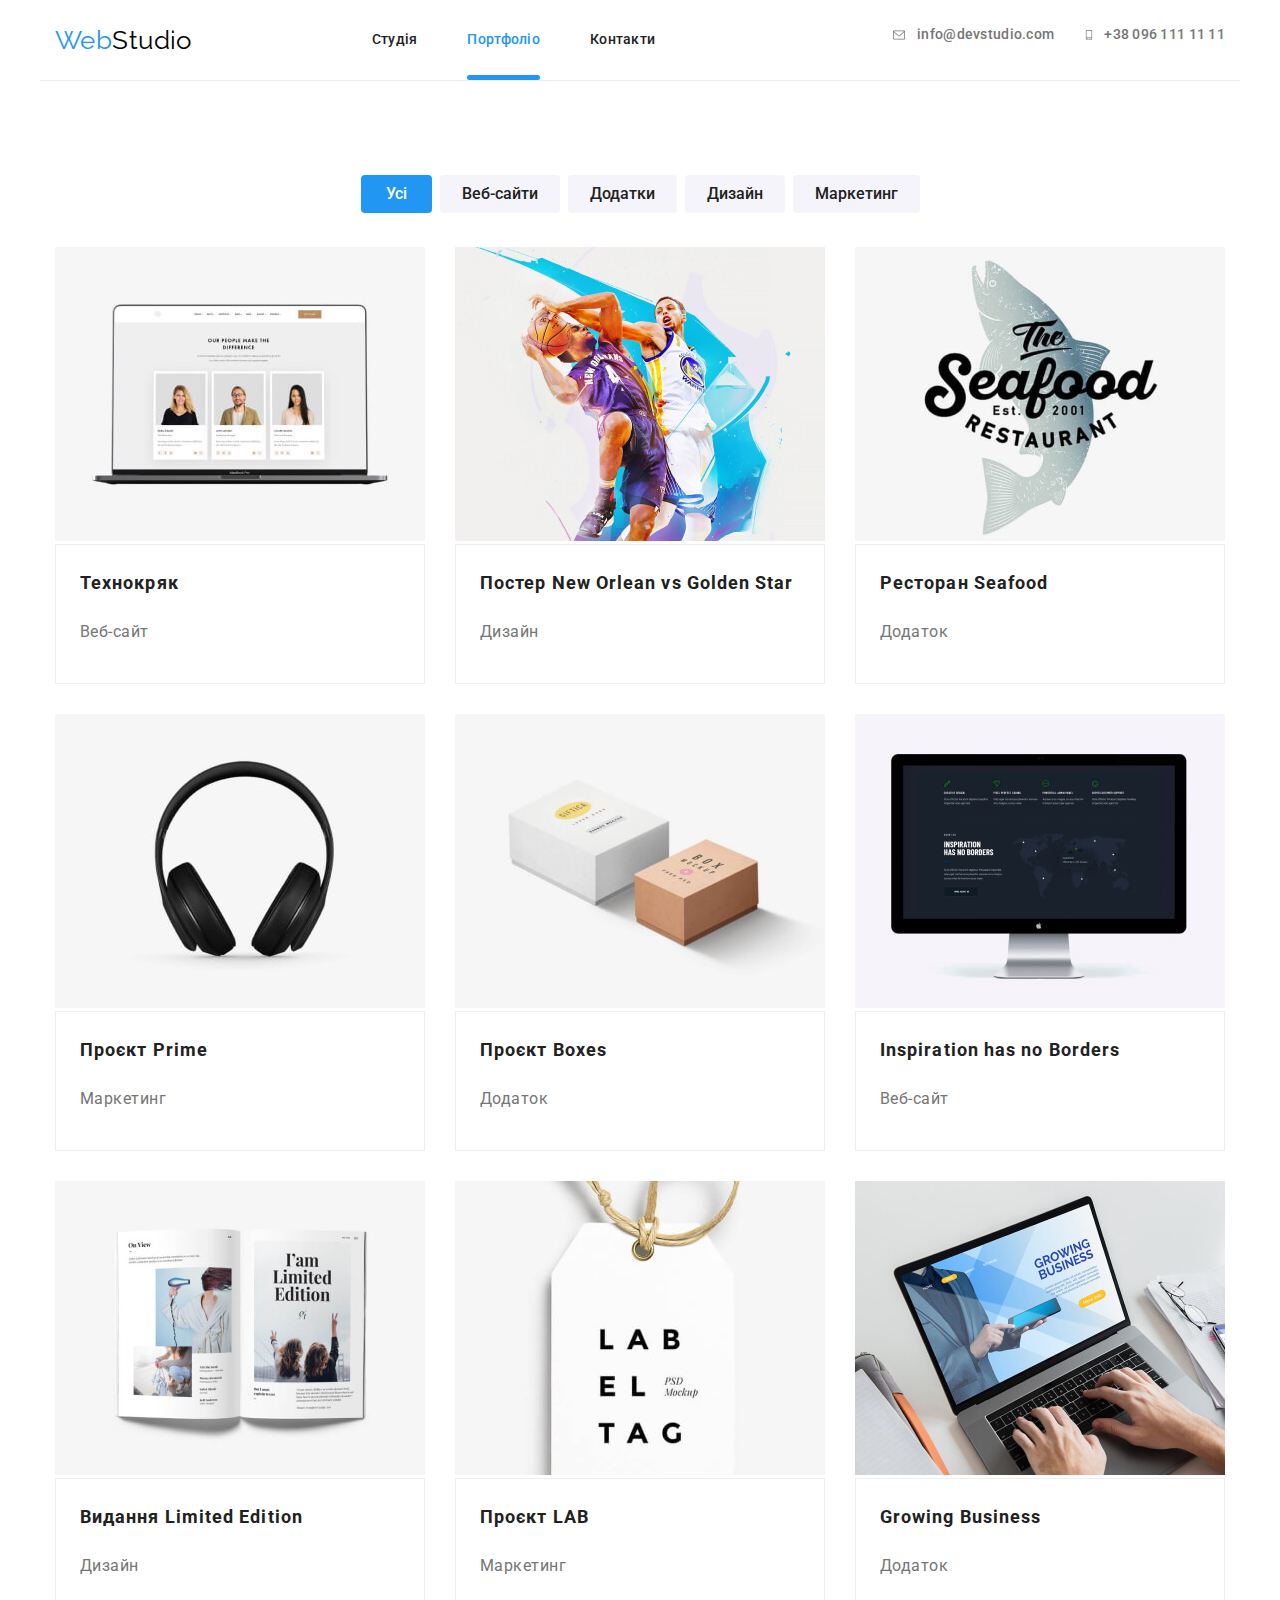
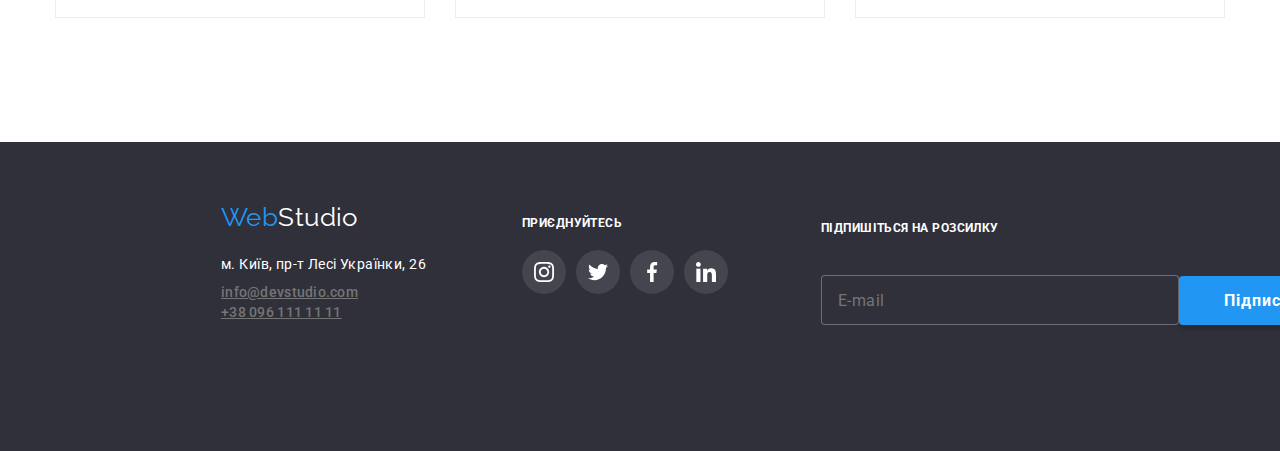
==== commit 36c422e4: "homework8" ====
--- a/portfolio.html
+++ b/portfolio.html
@@ -23,10 +23,10 @@
           <a href="./index.html" class="logo"> <span class="logo__accent">Web</span>Studio</a>
           <ul class="site-nav list">
             <li class="item">
-              <a href="./index.html" class="site-nav__link link site-nav__link--current">Студія</a>
-            </li>
-            <li class="item">
-              <a href="./portfolio.html" class="site-nav__link link"
+              <a href="./index.html" class="site-nav__link link ">Студія</a>
+            </li>
+            <li class="item">
+              <a href="./portfolio.html" class="site-nav__link link site-nav__link--current"
                 >Портфоліо</a
               >
             </li>
--- a/css/main.min.css
+++ b/css/main.min.css
@@ -1 +1 @@
-:root{--primary-text-color: #757575;--primery-title-color: #212121;--accent-color: #2196F3;--primary-white-color: #FFFFFF;--footer-hero-background-color: #2F303A;--header-logo-color: #000000;--staff-color: #F5F4FA;--icon-color: #AFB1B8}/*! modern-normalize v1.1.0 | MIT License | https://github.com/sindresorhus/modern-normalize */*,::before,::after{-webkit-box-sizing:border-box;box-sizing:border-box}html{line-height:1.15;-webkit-text-size-adjust:100%;-moz-tab-size:4;-o-tab-size:4;tab-size:4}body{margin:0;font-family:system-ui,-apple-system,"Segoe UI",Roboto,Helvetica,Arial,sans-serif,"Apple Color Emoji","Segoe UI Emoji"}hr{height:0;color:inherit}abbr[title]{-webkit-text-decoration:underline dotted;text-decoration:underline dotted}b,strong{font-weight:bolder}code,kbd,samp,pre{font-family:ui-monospace,SFMono-Regular,Consolas,"Liberation Mono",Menlo,monospace;font-size:1em}small{font-size:80%}sub,sup{font-size:75%;line-height:0;position:relative;vertical-align:baseline}sub{bottom:-0.25em}sup{top:-0.5em}table{text-indent:0;border-color:inherit}button,input,optgroup,select,textarea{font-family:inherit;font-size:100%;line-height:1.15;margin:0}button,select{text-transform:none}button,[type=button],[type=reset],[type=submit]{-webkit-appearance:button}::-moz-focus-inner{border-style:none;padding:0}:-moz-focusring{outline:1px dotted ButtonText}:-moz-ui-invalid{box-shadow:none}legend{padding:0}progress{vertical-align:baseline}::-webkit-inner-spin-button,::-webkit-outer-spin-button{height:auto}[type=search]{-webkit-appearance:textfield;outline-offset:-2px}::-webkit-search-decoration{-webkit-appearance:none}::-webkit-file-upload-button{-webkit-appearance:button;font:inherit}summary{display:list-item}.circle-icon{display:-webkit-box;display:-ms-flexbox;display:flex;-webkit-box-pack:center;-ms-flex-pack:center;justify-content:center;-webkit-box-align:center;-ms-flex-align:center;align-items:center;border-radius:50%;width:44px;height:44px;fill:var(--icon-color);-webkit-transition:background-color 250ms cubic-bezier(0.4, 0, 0.2, 1),border-color 250ms cubic-bezier(0.4, 0, 0.2, 1),fill 250ms cubic-bezier(0.4, 0, 0.2, 1);transition:background-color 250ms cubic-bezier(0.4, 0, 0.2, 1),border-color 250ms cubic-bezier(0.4, 0, 0.2, 1),fill 250ms cubic-bezier(0.4, 0, 0.2, 1)}.circle-icon:hover,.circle-icon:focus{background-color:var(--accent-color);border-color:var(--accent-color);fill:var(--primary-white-color)}.hidden{visibility:hidden;position:absolute;width:1px;height:1px;padding:0;margin:-1px;-webkit-clip-path:inset(100%);clip-path:inset(100%);clip:rect(0 0 0 0);overflow:hidden;white-space:nowrap;border:0}.container{width:100%;max-width:480px;padding-left:15px;padding-right:15px;margin:0 auto}@media screen and (min-width: 768px){.container{max-width:768px}}@media screen and (min-width: 1200px){.container{max-width:1200px}}.features__container,.portfolio-button-container{padding-bottom:0}.project-container{padding-top:50px;padding-bottom:94px}body{background-color:var(--primary-white-color);color:var(--primary-text-color);font-family:Roboto,sans-serif;font-size:14px;letter-spacing:.03em}.list{list-style:none;padding:0;margin:0}.link{text-decoration:none}.section{padding-top:60px;padding-bottom:94px}@media screen and (min-width: 1200px){.section{padding-top:94px}}.work__section{display:-webkit-box;display:-ms-flexbox;display:flex;-webkit-box-pack:justify;-ms-flex-pack:justify;justify-content:space-between}.hero__button{display:inline-block;min-width:216px;height:50px;padding:10px 32px;text-align:center;border:none;border-radius:4px;background-color:var(--accent-color);color:var(--primary-white-color);-webkit-box-shadow:0px 4px 4px rgba(0,0,0,.15);box-shadow:0px 4px 4px rgba(0,0,0,.15);font-size:16px;line-height:1.9;letter-spacing:.06em;cursor:pointer;font-family:inherit;-webkit-transition:background-color 250ms cubic-bezier(0.4, 0, 0.2, 1);transition:background-color 250ms cubic-bezier(0.4, 0, 0.2, 1)}.hero__button:hover,.hero__button:focus{background-color:var(--accent-color)}.portfolio__button{display:inline-block;cursor:pointer;text-align:center;border-radius:4px;border:none;height:38px;padding:6px 22px;background-color:#f5f4fa;color:var(--primery-title-color);font-weight:500;font-size:16px;line-height:1.63;font-family:inherit;-webkit-transition:background-color 250ms cubic-bezier(0.4, 0, 0.2, 1),color 250ms cubic-bezier(0.4, 0, 0.2, 1),-webkit-box-shadow 250ms cubic-bezier(0.4, 0, 0.2, 1);transition:background-color 250ms cubic-bezier(0.4, 0, 0.2, 1),color 250ms cubic-bezier(0.4, 0, 0.2, 1),-webkit-box-shadow 250ms cubic-bezier(0.4, 0, 0.2, 1);transition:background-color 250ms cubic-bezier(0.4, 0, 0.2, 1),color 250ms cubic-bezier(0.4, 0, 0.2, 1),box-shadow 250ms cubic-bezier(0.4, 0, 0.2, 1);transition:background-color 250ms cubic-bezier(0.4, 0, 0.2, 1),color 250ms cubic-bezier(0.4, 0, 0.2, 1),box-shadow 250ms cubic-bezier(0.4, 0, 0.2, 1),-webkit-box-shadow 250ms cubic-bezier(0.4, 0, 0.2, 1)}.portfolio__button--current{padding:6px 25px;background-color:var(--accent-color);color:var(--primary-white-color)}.portfolio__button:hover,.portfolio__button:focus{background-color:var(--accent-color);color:var(--primary-white-color);-webkit-box-shadow:0 4px 4px 0 rgba(0,0,0,.25);box-shadow:0 4px 4px 0 rgba(0,0,0,.25)}.modal-cross-btn{position:absolute;display:-webkit-box;display:-ms-flexbox;display:flex;-webkit-box-pack:center;-ms-flex-pack:center;justify-content:center;-webkit-box-align:center;-ms-flex-align:center;align-items:center;top:8px;right:8px;width:30px;height:30px;cursor:pointer;border:1px solid rgba(0,0,0,.1);border-radius:50%;background-color:var(--primary-white-color)}.modal-cross-btn:hover{fill:var(--accent-color)}.modal-main-btn{width:200px;height:50px;padding:10px 52px;margin:30px auto 40px auto;font-weight:700;font-size:16px;line-height:1.88;letter-spacing:.06em;cursor:pointer;-webkit-box-shadow:0px 4px 4px rgba(0,0,0,.15);box-shadow:0px 4px 4px rgba(0,0,0,.15);border-radius:4px;background-color:var(--accent-color);color:var(--primary-white-color)}.checkbox-form{display:-webkit-box;display:-ms-flexbox;display:flex;-webkit-box-orient:horizontal;-webkit-box-direction:normal;-ms-flex-direction:row;flex-direction:row;-webkit-box-align:center;-ms-flex-align:center;align-items:center;margin-top:18px}.checkbox-form__ramka{margin-right:8.38px;width:16px;height:15px;border:2px solid #000;border-radius:4px;-webkit-box-shadow:0px 4px 4px rgba(0,0,0,.25);box-shadow:0px 4px 4px rgba(0,0,0,.25);border-color:var(--primery-title-color)}.checkbox-form__hidden:checked+.checkbox-form__ramka{background-color:var(--accent-color);background-image:url(/images/ptichka.svg);background-size:contain;border-color:var(--accent-color)}.checkbox-form__hidden{position:absolute;clip:rect(1px 1px 1px 1px);clip:rect(1px, 1px, 1px, 1px);padding:0;border:0;height:1px;width:1px}.checkbox-form__modal-text{margin:0;margin-left:8.38px}.checkbox-form__agreement-link{color:var(--accent-color)}.checkbox:checked+.icon{background-color:var(--accent-color)}.logo{display:inline-block;text-decoration:none;width:100%;font-family:"Raleway",variable;font-size:26px;line-height:1.19;color:var(--header-logo-color)}@media screen and (min-width: 1200px){.logo{margin-right:93px}}.logo__accent{color:var(--accent-color)}.mobile-menu{position:fixed;top:0;left:0;width:100vw;height:100vw;width:480px;height:796px;background-color:var(--primary-white-color);padding:48px 40px;z-index:9;-webkit-transform:translateY(-100%);transform:translateY(-100%)}.mobile-menu.is-open{-webkit-transform:translateY(0);transform:translateY(0)}@media screen and (min-width: 768px){.mobile-menu{display:none}}.mobile-menu__nav{margin-bottom:307px}.mobile-menu__link{display:block;margin-bottom:32px;font-weight:500;font-size:40px;line-height:1.18;letter-spacing:.02em;color:var(--primery-title-color)}.mobile-menu__link:hover,.mobile-menu__link:focus{color:var(--accent-color)}.mobile-menu__link--current{color:var(--accent-color)}.mobile-menu__link--tel{font-weight:500;font-size:34px;line-height:1.18;letter-spacing:.02em;color:var(--accent-color)}.mobile-menu__link--mail{font-weight:500;font-size:24px;line-height:1.17;letter-spacing:.02em;color:var(--primary-text-color)}.menu-socials{display:-webkit-box;display:-ms-flexbox;display:flex;-ms-flex-wrap:wrap;flex-wrap:wrap;margin-top:64px}.menu-socials__link{display:inline-block;padding-right:10px;font-weight:500;font-size:18px;line-height:22px;letter-spacing:.02em;text-decoration:none;color:var(--accent-color)}.menu-socials__link:not(:first-child){padding-left:10px}.main-nav__menu-button{position:absolute;top:10px;right:15px;display:block;margin-left:auto;border:none;background-color:rgba(0,0,0,0);cursor:pointer;-webkit-transition:fill 250ms cubic-bezier(0.4, 0, 0.2, 1);transition:fill 250ms cubic-bezier(0.4, 0, 0.2, 1)}.main-nav__menu-button:hover{fill:var(--accent-color)}.main-nav__menu-button:focus{fill:var(--accent-color)}.navigation{display:-webkit-box;display:-ms-flexbox;display:flex}.navigation .logo{display:-webkit-box;display:-ms-flexbox;display:flex;-webkit-box-align:center;-ms-flex-align:center;align-items:center}.site-nav{display:none}@media screen and (min-width: 768px){.site-nav{margin-left:87px;display:-webkit-box;display:-ms-flexbox;display:flex}}.site-nav .item+.item{margin-left:50px}.project-overlay{position:relative;overflow:hidden}.project-overlay__text{position:absolute;top:0;left:0;width:100%;height:100%;padding:63px 24px;text-decoration:none;margin:0;font-weight:400;font-size:18px;line-height:1.56;letter-spacing:.03em;color:var(--primary-white-color);background-color:rgba(33,150,243,.9);-webkit-transform:translateY(101%);transform:translateY(101%);-webkit-transition:-webkit-transform 250ms cubic-bezier(0.4, 0, 0.2, 1);transition:-webkit-transform 250ms cubic-bezier(0.4, 0, 0.2, 1);transition:transform 250ms cubic-bezier(0.4, 0, 0.2, 1);transition:transform 250ms cubic-bezier(0.4, 0, 0.2, 1), -webkit-transform 250ms cubic-bezier(0.4, 0, 0.2, 1)}.project-overlay__picture{display:block}.project-overlay__text{margin:0}.project__link:hover .project-overlay__text{-webkit-transform:translateY(0);transform:translateY(0)}.project__link:focus .project-overlay__text{-webkit-transform:translateY(0);transform:translateY(0)}.site-nav__link{position:relative;display:block;padding-top:32px;padding-bottom:32px;font-weight:500;line-height:1.14;letter-spacing:.02em;color:var(--primery-title-color);-webkit-transition:color 250ms cubic-bezier(0.4, 0, 0.2, 1);transition:color 250ms cubic-bezier(0.4, 0, 0.2, 1)}.site-nav__link--current::after{content:"";position:absolute;display:block;left:0;bottom:0;width:100%;height:5px;border-radius:5px;opacity:1;background-color:var(--accent-color);-webkit-transition:opacity 250ms cubic-bezier(0.4, 0, 0.2, 1);transition:opacity 250ms cubic-bezier(0.4, 0, 0.2, 1)}.site-nav__link:hover,.site-nav__link:focus{color:var(--accent-color)}.site-nav__link--current{color:var(--accent-color)}.footer-wrapper__footer-link{color:rgba(255,255,255,.6)}.footer-wrapper__footer-link-list .item:not(:last-child){margin-bottom:9px;width:100%;margin:0 auto}.clients__link{display:-webkit-box;display:-ms-flexbox;display:flex;-webkit-box-pack:justify;-ms-flex-pack:justify;justify-content:space-between;-webkit-box-align:center;-ms-flex-align:center;align-items:center;cursor:pointer;padding:16px 32px;border:1px solid var(--icon-color);border-radius:4px;fill:var(--icon-color);-webkit-transition:background-color 250ms cubic-bezier(0.4, 0, 0.2, 1),border-color 250ms cubic-bezier(0.4, 0, 0.2, 1),fill 250ms cubic-bezier(0.4, 0, 0.2, 1);transition:background-color 250ms cubic-bezier(0.4, 0, 0.2, 1),border-color 250ms cubic-bezier(0.4, 0, 0.2, 1),fill 250ms cubic-bezier(0.4, 0, 0.2, 1)}.clients__link:hover,.clients__link:focus{border-color:var(--accent-color);fill:var(--accent-color)}.social-icon-list__link{fill:var(--primary-white-color);background-color:rgba(255,255,255,.1)}.social-icon-list{display:-webkit-box;display:-ms-flexbox;display:flex;width:206px;height:44px;margin-left:137px}@media screen and (min-width: 768px){.social-icon-list{display:-webkit-box;display:-ms-flexbox;display:flex;margin-left:0}}.social-icon-list .item:not(:last-child){margin-right:10px}.footer-wrapper__address-text{margin:0 auto;font-style:normal;line-height:1.71;color:var(--primary-white-color)}.backdrop{position:fixed;top:0;left:0;width:100%;height:100%;background-color:rgba(0,0,0,.2);-webkit-transition-property:none;transition-property:none;-webkit-transition-duration:500ms;transition-duration:500ms;-webkit-transition-timing-function:cubic-bezier(0.4, 0, 0.2, 1);transition-timing-function:cubic-bezier(0.4, 0, 0.2, 1)}.backdrop.is-hidden{opacity:0;pointer-events:none}.contact-nav__burger{background-color:rgba(0,0,0,0);border:none;outline:none}@media screen and (min-width: 768px){.contact-nav__burger{display:none}}.contact-nav__burger-icon{cursor:pointer;fill:var(--primery-title-color)}.contact-nav__burger-icon:hover{fill:var(--accent-color)}.contact-nav__burger-icon:focus{fill:var(--accent-color)}.contacts-nav{display:none}@media screen and (min-width: 768px){.contacts-nav{display:-webkit-box;display:-ms-flexbox;display:flex;-webkit-box-orient:vertical;-webkit-box-direction:normal;-ms-flex-direction:column;flex-direction:column;margin-left:auto}.contacts-nav .item:not(:last-child){margin-bottom:10px}}@media screen and (min-width: 768px)and (min-width: 1200px){.contacts-nav{-webkit-box-orient:horizontal;-webkit-box-direction:normal;-ms-flex-direction:row;flex-direction:row}.contacts-nav .item:not(:last-child){margin-right:30px}}.contacts-nav__link{color:var(--primary-text-color);font-weight:500;line-height:1.4;letter-spacing:.02em;-webkit-transition:color 250ms cubic-bezier(0.4, 0, 0.2, 1);transition:color 250ms cubic-bezier(0.4, 0, 0.2, 1)}@media screen and (min-width: 1200px){.contacts-nav__link{display:-webkit-box;display:-ms-flexbox;display:flex;-webkit-box-align:center;-ms-flex-align:center;align-items:center}}.contacts-nav__link:hover,.contacts-nav__link:focus{color:var(--accent-color)}.contacts-nav__icon{display:inline-block;margin-right:10px;fill:currentColor}.clients__title{margin-bottom:50px}.work__title,.team__title,.clients__title{margin-top:0;margin-bottom:50px;width:366px;margin-left:auto;margin-right:auto;text-align:center;font-size:36px;line-height:1.17;color:var(--primery-title-color)}.project-examples__project-title{margin-top:0;margin-bottom:4px;font-size:18px;line-height:2;letter-spacing:.06em;color:var(--primery-title-color)}.features__title{margin-top:0;margin-bottom:10px;width:100%;text-align:center;font-size:14px;line-height:1.14;color:var(--primery-title-color)}.footer-title{line-height:1.14;text-transform:uppercase;text-align:center;margin-bottom:20px;margin-top:60px;color:var(--primary-white-color)}@media screen and (min-width: 768px){.footer-title{margin-left:0;margin-top:0}}@media screen and (min-width: 1200px){.footer-title{text-align:start;width:auto}}.team__title{width:264px;margin-bottom:30px}@media screen and (min-width: 1200px){.team__title{margin-bottom:50px}}.modal__title{margin-top:0;margin-bottom:12px;text-align:center;font-weight:700;font-size:20px;line-height:1.15;color:#212121}.header__container{display:-webkit-box;display:-ms-flexbox;display:flex;-webkit-box-align:center;-ms-flex-align:center;align-items:center;-webkit-box-pack:justify;-ms-flex-pack:justify;justify-content:space-between;height:100%;border-bottom:1px solid #ececec}@media screen and (min-width: 768px){.header__container{-webkit-box-pack:start;-ms-flex-pack:start;justify-content:start;height:auto}}.hero{max-width:1600px;max-height:600px;margin-right:auto;margin-left:auto;padding-top:118px;padding-bottom:118px;text-align:center;background-color:var(--footer-hero-background-color);background-image:-webkit-gradient(linear, left top, right top, from(rgba(47, 48, 58, 0.4)), to(rgba(47, 48, 58, 0.4))),url("../images/Hero.jpg");background-image:linear-gradient(to right, rgba(47, 48, 58, 0.4), rgba(47, 48, 58, 0.4)),url("../images/Hero.jpg");background-position:center;background-repeat:no-repeat;background-size:cover}@media(min-device-pixel-ratio: 2),screen and (-webkit-min-device-pixel-ratio: 2),screen and (min-resolution: 192dpi),screen and (min-resolution: 2dppx){.hero{background-image:-webkit-gradient(linear, left top, left bottom, from(rgba(47, 48, 58, 0.4)), to(rgba(47, 48, 58, 0.4))),url(/images/hero/hero-mob@2x.jpg);background-image:linear-gradient(rgba(47, 48, 58, 0.4), rgba(47, 48, 58, 0.4)),url(/images/hero/hero-mob@2x.jpg)}}@media screen and (min-width: 768px){.hero{background-image:-webkit-gradient(linear, left top, left bottom, from(rgba(47, 48, 58, 0.4)), to(rgba(47, 48, 58, 0.4))),url(/images/hero/hero-tablet.jpg);background-image:linear-gradient(rgba(47, 48, 58, 0.4), rgba(47, 48, 58, 0.4)),url(/images/hero/hero-tablet.jpg)}}@media screen and (min-width: 768px)and (min-device-pixel-ratio: 2),screen and (min-width: 768px)and (-webkit-min-device-pixel-ratio: 2),screen and (min-width: 768px)and (min-resolution: 192dpi),screen and (min-width: 768px)and (min-resolution: 2dppx){.hero{background-image:-webkit-gradient(linear, left top, left bottom, from(rgba(47, 48, 58, 0.4)), to(rgba(47, 48, 58, 0.4))),url(/images/hero/hero-tablet@2x.jpg);background-image:linear-gradient(rgba(47, 48, 58, 0.4), rgba(47, 48, 58, 0.4)),url(/images/hero/hero-tablet@2x.jpg)}}@media screen and (min-width: 1200px){.hero{padding-top:200px;padding-bottom:280px;background-image:-webkit-gradient(linear, left top, left bottom, from(rgba(47, 48, 58, 0.4)), to(rgba(47, 48, 58, 0.4))),url(/images/hero/hero-desk.jpg);background-image:linear-gradient(rgba(47, 48, 58, 0.4), rgba(47, 48, 58, 0.4)),url(/images/hero/hero-desk.jpg)}}@media screen and (min-width: 1200px)and (min-device-pixel-ratio: 2),screen and (min-width: 1200px)and (-webkit-min-device-pixel-ratio: 2),screen and (min-width: 1200px)and (min-resolution: 192dpi),screen and (min-width: 1200px)and (min-resolution: 2dppx){.hero{background-image:-webkit-gradient(linear, left top, left bottom, from(rgba(47, 48, 58, 0.4)), to(rgba(47, 48, 58, 0.4))),url(/images/hero/hero-desk@2x.jpg);background-image:linear-gradient(rgba(47, 48, 58, 0.4), rgba(47, 48, 58, 0.4)),url(/images/hero/hero-desk@2x.jpg)}}.hero__title{margin:0 auto 30px;max-width:360px;text-transform:uppercase;font-weight:900;font-size:26px;line-height:1.62;letter-spacing:.06em;color:var(--primary-white-color)}@media screen and (min-width: 1200px){.hero__title{max-width:696px;font-size:44px;line-height:1.36}}.features__features-list{display:-webkit-box;display:-ms-flexbox;display:flex;-ms-flex-wrap:wrap;flex-wrap:wrap;-webkit-box-pack:center;-ms-flex-pack:center;justify-content:center}.features__features-list .item{width:100%}@media screen and (min-width: 768px){.features__features-list .item{width:calc((100% - 30px)/2);max-width:354px}.features__features-list .item:nth-child(odd){margin-right:30px}.features__features-list .item:nth-child(n+3){margin-top:30px}}@media screen and (min-width: 1200px){.features__features-list .item{width:calc((100% - 90px)/4);width:270px}.features__features-list .item:nth-child(n+3){margin-top:0}.features__features-list .item:not(:last-child){margin-right:30px}}.features__details{display:-webkit-box;display:-ms-flexbox;display:flex;-webkit-box-pack:center;-ms-flex-pack:center;justify-content:center;-webkit-box-align:center;-ms-flex-align:center;align-items:center;margin-bottom:30px;height:120px;border-radius:4px;-webkit-box-shadow:0 4px 4px 0 rgba(0,0,0,.25);box-shadow:0 4px 4px 0 rgba(0,0,0,.25);background-color:var(--staff-color)}@media screen and (min-width: 768px){.features__details{margin-bottom:30px}}.features__text{margin-top:0;margin-bottom:30px;line-height:1.71}@media screen and (min-width: 768px){.features__text{margin-bottom:0}}.clients{margin-left:auto;margin-right:auto;background-color:var(--primary-white-color)}.clients__list{display:-webkit-box;display:-ms-flexbox;display:flex;-ms-flex-wrap:wrap;flex-wrap:wrap;-webkit-box-pack:center;-ms-flex-pack:center;justify-content:center}.clients__item{width:100%;max-width:210px;width:calc((100% - 30px)/2)}.clients__item:not(:nth-child(2n)){margin-right:30px;margin-bottom:30px}.clients__item:nth-last-child(-n+2){margin-bottom:0}@media screen and (min-width: 768px){.clients__item{width:calc((100% - 60px)/3);max-width:226px}.clients__item:not(:nth-child(2n)){margin-right:0}.clients__item:not(:nth-child(3n)){margin-right:30px}}@media screen and (min-width: 1200px){.clients__item{width:calc((100% - 150px)/6);margin-bottom:0;max-width:170px}.clients__item:not(:last-child){margin-right:30px}}.business-card{padding-top:16px;padding-bottom:24px;min-width:450px;text-align:center;background-color:var(--primary-white-color)}@media screen and (min-width: 768px){.business-card{min-width:354px}}@media screen and (min-width: 1200px){.business-card{min-width:270px;padding-top:30px;padding-bottom:30px}}.business-card__name{margin-top:0;margin-bottom:10px;font-weight:500;font-size:16px;line-height:1.19;color:var(--primery-title-color)}.business-card__text{display:inline-block;min-width:76px;margin:0;font-size:16px;line-height:1.19}.business-card__icons-list{display:-webkit-box;display:-ms-flexbox;display:flex;-webkit-box-pack:center;-ms-flex-pack:center;justify-content:center;margin-top:16px;padding:0 32px 30px;margin-left:auto;margin-right:auto;width:206px;height:44px}.business-card__icons-list .item:not(:last-child){margin-right:10px}.footer{min-width:480px;height:603px;padding-top:60px;padding-bottom:60px;background:var(--footer-hero-background-color);margin:0 auto}@media screen and (min-width: 768px){.footer{min-width:768px;height:463px}}@media screen and (min-width: 1200px){.footer{min-width:1600px;height:auto}}.footer__container{padding-top:0;padding-bottom:0}@media screen and (min-width: 768px){.footer__container{display:-webkit-box;display:-ms-flexbox;display:flex;-webkit-box-pack:center;-ms-flex-pack:center;justify-content:center;-ms-flex-wrap:wrap;flex-wrap:wrap}}@media screen and (min-width: 1200px){.footer__container{padding-top:0;padding-bottom:0}}.footer__footer-link{color:rgba(255,255,255,.6)}.footer__footer-link-list .item:not(:last-child){margin-bottom:9px}.footer-social{display:-webkit-box;display:-ms-flexbox;display:flex;-webkit-box-orient:vertical;-webkit-box-direction:normal;-ms-flex-direction:column;flex-direction:column}@media screen and (min-width: 768px){.footer-social{margin-left:165px}}@media screen and (min-width: 1200px){.footer-social{padding-top:15px;margin-left:70px;margin-right:93px;padding-bottom:97px}}.footer-form{display:-webkit-box;display:-ms-flexbox;display:flex;-webkit-box-orient:vertical;-webkit-box-direction:normal;-ms-flex-direction:column;flex-direction:column;height:86px;padding-top:20px;padding-bottom:83px}@media screen and (min-width: 1200px){.footer-form__spam{display:-webkit-box;display:-ms-flexbox;display:flex}}.footer-form__spam-field{width:450px;height:50px;background-color:#2f303a;border:1px solid rgba(255,255,255,.3);border-radius:4px;padding:15px 0 15px 16px;margin-top:20px;margin-bottom:20px;font-weight:400;font-size:16px;line-height:1.25;letter-spacing:.03em;color:rgba(255,255,255,.6)}@media screen and (min-width: 1200px){.footer-form__spam-field{width:358px}}.footer-form__spam-field input::-webkit-input-placeholder{font-weight:400;font-size:30px}.footer-form__spam-field input::-moz-placeholder{font-weight:400;font-size:30px}.footer-form__spam-field input:-ms-input-placeholder{font-weight:400;font-size:30px}.footer-form__spam-field input::-ms-input-placeholder{font-weight:400;font-size:30px}.footer-form__spam-field input::placeholder{font-weight:400;font-size:30px}.footer-form__spam-btn{display:-webkit-box;display:-ms-flexbox;display:flex;-webkit-box-pack:center;-ms-flex-pack:center;justify-content:center;-webkit-box-align:center;-ms-flex-align:center;align-items:center;margin-left:12px;padding:10px 0 10px 28px;cursor:pointer;margin:0 auto;width:200px;font-weight:700;font-size:16px;line-height:1.86;letter-spacing:.06em;color:var(--primary-white-color);background-color:var(--accent-color);background:#2196f3;-webkit-box-shadow:0px 4px 4px rgba(0,0,0,.15);box-shadow:0px 4px 4px rgba(0,0,0,.15);border:none;border-radius:4px}@media screen and (min-width: 1200px){.footer-form__spam-btn{margin:auto}}.footer-form__icon{margin-left:10px;fill:var(--primary-white-color)}.footer-wrapper,.item{text-align:center}@media screen and (min-width: 1200px){.footer-wrapper,.item{text-align:left}}.footer-wrapper__footer-logo{display:inline-block;margin-right:0;padding:0;margin-bottom:20px;color:var(--primary-white-color)}.footer-wrapper__address-text{width:231px;height:21px;margin-bottom:9px;font-style:normal;line-height:1.71;color:var(--primary-white-color)}.modal{position:absolute;left:50%;top:50%;-webkit-transform:translate(-50%, -50%);transform:translate(-50%, -50%);min-width:528px;height:581px;padding:40px;background-color:var(--primary-white-color);-webkit-box-shadow:0px 1px 3px rgba(0,0,0,.12),0px 1px 1px rgba(0,0,0,.14),0px 2px 1px rgba(0,0,0,.2);box-shadow:0px 1px 3px rgba(0,0,0,.12),0px 1px 1px rgba(0,0,0,.14),0px 2px 1px rgba(0,0,0,.2);border-radius:4px}.modal__form-field{width:100%;margin-top:0;display:-webkit-box;display:-ms-flexbox;display:flex;-webkit-box-orient:vertical;-webkit-box-direction:normal;-ms-flex-direction:column;flex-direction:column}.modal__form-field .modal__icon{position:absolute;bottom:11px;left:14px;cursor:pointer}.modal__form-label{position:relative;display:block;display:-webkit-box;display:-ms-flexbox;display:flex;-webkit-box-orient:vertical;-webkit-box-direction:normal;-ms-flex-direction:column;flex-direction:column;width:100%;margin-top:10px}.modal__form-label:first-child{margin-top:0px}.modal__form-input{width:100%;height:40px;padding:0;padding-left:42px;margin:0;margin-top:4px;cursor:pointer;border:1px solid rgba(33,33,33,.2);border-radius:4px}.modal__form-input:hover{border-color:var(--accent-color)}.modal__form-input:hover+.modal__icon{fill:var(--accent-color)}.modal__form-input:focus{border-color:var(--accent-color)}.modal__form-input:focus+.modal__icon{fill:var(--accent-color)}.modal__form-textarea::-webkit-input-placeholder{font-weight:400;font-size:12px;line-height:14px;letter-spacing:.01em;color:rgba(117,117,117,.5)}.modal__form-textarea::-moz-placeholder{font-weight:400;font-size:12px;line-height:14px;letter-spacing:.01em;color:rgba(117,117,117,.5)}.modal__form-textarea:-ms-input-placeholder{font-weight:400;font-size:12px;line-height:14px;letter-spacing:.01em;color:rgba(117,117,117,.5)}.modal__form-textarea::-ms-input-placeholder{font-weight:400;font-size:12px;line-height:14px;letter-spacing:.01em;color:rgba(117,117,117,.5)}.modal__form-textarea::placeholder{font-weight:400;font-size:12px;line-height:14px;letter-spacing:.01em;color:rgba(117,117,117,.5)}.modal__form-textarea{margin-top:4px;padding:12px 16px;width:448px;height:120px;resize:none;border:1px solid rgba(33,33,33,.2);border-radius:4px}.modal__form-privacy{position:relative}.modal__form-privacy .modal__icon{position:absolute;top:17px;left:-2px}.modal__form-privacy .icon{position:absolute;top:50px;left:-2px}.portfolio__button-list{display:-webkit-box;display:-ms-flexbox;display:flex;-webkit-box-pack:center;-ms-flex-pack:center;justify-content:center;margin-bottom:34px}.portfolio__button-list .item:not(:last-child){margin-right:8px}.portfolio__project .text{font-size:16px;line-height:1.88;color:var(--primary-text-color)}.project{display:-webkit-box;display:-ms-flexbox;display:flex;-ms-flex-wrap:wrap;flex-wrap:wrap}.project-examples{padding:20px 24px;width:370px;background:var(--primary-white-color);border:1px solid #eee}.project-examples__text{font-weight:400;font-size:16px;line-height:30px;letter-spacing:.03em;color:var(--primary-text-color)}.project .item{margin-right:30px;margin-bottom:30px}.project .item:nth-child(3n){margin-right:0}.project .item:nth-last-child(-n+3){margin-bottom:0}.project .item:hover{-webkit-box-shadow:0 4px 4px 0 rgba(0,0,0,.25);box-shadow:0 4px 4px 0 rgba(0,0,0,.25)}.team{background-color:var(--staff-color)}.team__cards-list{margin-bottom:-30px}.team__cards-list .team-cards{margin-bottom:30px}@media screen and (min-width: 768px){.team__cards-list{display:-webkit-box;display:-ms-flexbox;display:flex;-ms-flex-wrap:wrap;flex-wrap:wrap;-webkit-box-pack:justify;-ms-flex-pack:justify;justify-content:space-between}.team__cards-list .team-cards{width:calc((100% - 30px)/2);max-width:354px;margin-bottom:30px}}@media screen and (min-width: 1200px){.team__cards-list{-webkit-box-pack:justify;-ms-flex-pack:justify;justify-content:space-between;margin-bottom:0}.team__cards-list .team-cards{width:calc((100% - 90px)/4);margin-bottom:0}}.team-cards__photo{display:block}.team-cards:hover{-webkit-box-shadow:0 4px 4px 0 rgba(0,0,0,.25);box-shadow:0 4px 4px 0 rgba(0,0,0,.25)}@media screen and (max-width: 1199px){.work{display:none;padding-bottom:94px}}.work-design{position:relative}.work-backgroung{position:absolute;left:0;bottom:0;width:100%;height:70px;background-image:-webkit-gradient(linear, left top, right top, from(rgba(47, 48, 58, 0.8)), to(rgba(47, 48, 58, 0.8)));background-image:linear-gradient(to right, rgba(47, 48, 58, 0.8), rgba(47, 48, 58, 0.8))}.work-backgroung__text{position:absolute;left:107px;bottom:27px;margin:0;padding:0;color:var(--primary-white-color);text-transform:uppercase}/*# sourceMappingURL=main.min.css.map */+:root{--primary-text-color: #757575;--primery-title-color: #212121;--accent-color: #2196F3;--primary-white-color: #FFFFFF;--footer-hero-background-color: #2F303A;--header-logo-color: #000000;--staff-color: #F5F4FA;--icon-color: #AFB1B8}/*! modern-normalize v1.1.0 | MIT License | https://github.com/sindresorhus/modern-normalize */*,::before,::after{-webkit-box-sizing:border-box;box-sizing:border-box}html{line-height:1.15;-webkit-text-size-adjust:100%;-moz-tab-size:4;-o-tab-size:4;tab-size:4}body{margin:0;font-family:system-ui,-apple-system,"Segoe UI",Roboto,Helvetica,Arial,sans-serif,"Apple Color Emoji","Segoe UI Emoji"}hr{height:0;color:inherit}abbr[title]{-webkit-text-decoration:underline dotted;text-decoration:underline dotted}b,strong{font-weight:bolder}code,kbd,samp,pre{font-family:ui-monospace,SFMono-Regular,Consolas,"Liberation Mono",Menlo,monospace;font-size:1em}small{font-size:80%}sub,sup{font-size:75%;line-height:0;position:relative;vertical-align:baseline}sub{bottom:-0.25em}sup{top:-0.5em}table{text-indent:0;border-color:inherit}button,input,optgroup,select,textarea{font-family:inherit;font-size:100%;line-height:1.15;margin:0}button,select{text-transform:none}button,[type=button],[type=reset],[type=submit]{-webkit-appearance:button}::-moz-focus-inner{border-style:none;padding:0}:-moz-focusring{outline:1px dotted ButtonText}:-moz-ui-invalid{box-shadow:none}legend{padding:0}progress{vertical-align:baseline}::-webkit-inner-spin-button,::-webkit-outer-spin-button{height:auto}[type=search]{-webkit-appearance:textfield;outline-offset:-2px}::-webkit-search-decoration{-webkit-appearance:none}::-webkit-file-upload-button{-webkit-appearance:button;font:inherit}summary{display:list-item}.circle-icon{display:-webkit-box;display:-ms-flexbox;display:flex;-webkit-box-pack:center;-ms-flex-pack:center;justify-content:center;-webkit-box-align:center;-ms-flex-align:center;align-items:center;border-radius:50%;width:44px;height:44px;fill:var(--icon-color);-webkit-transition:background-color 250ms cubic-bezier(0.4, 0, 0.2, 1),border-color 250ms cubic-bezier(0.4, 0, 0.2, 1),fill 250ms cubic-bezier(0.4, 0, 0.2, 1);transition:background-color 250ms cubic-bezier(0.4, 0, 0.2, 1),border-color 250ms cubic-bezier(0.4, 0, 0.2, 1),fill 250ms cubic-bezier(0.4, 0, 0.2, 1)}.circle-icon:hover,.circle-icon:focus{background-color:var(--accent-color);border-color:var(--accent-color);fill:var(--primary-white-color)}.hidden{visibility:hidden;position:absolute;width:1px;height:1px;padding:0;margin:-1px;-webkit-clip-path:inset(100%);clip-path:inset(100%);clip:rect(0 0 0 0);overflow:hidden;white-space:nowrap;border:0}.container{width:100%;max-width:480px;padding-left:15px;padding-right:15px;margin:0 auto}@media screen and (min-width: 768px){.container{max-width:768px}}@media screen and (min-width: 1200px){.container{max-width:1200px}}.features__container,.portfolio-button-container{padding-bottom:0}.project-container{padding-top:50px;padding-bottom:94px}body{background-color:var(--primary-white-color);color:var(--primary-text-color);font-family:Roboto,sans-serif;font-size:14px;letter-spacing:.03em}.list{list-style:none;padding:0;margin:0}.link{text-decoration:none}.section{padding-top:60px;padding-bottom:94px}@media screen and (min-width: 1200px){.section{padding-top:94px}}.work__section{display:-webkit-box;display:-ms-flexbox;display:flex;-webkit-box-pack:justify;-ms-flex-pack:justify;justify-content:space-between}.hero__button{display:inline-block;min-width:216px;height:50px;padding:10px 32px;text-align:center;border:none;border-radius:4px;background-color:var(--accent-color);color:var(--primary-white-color);-webkit-box-shadow:0px 4px 4px rgba(0,0,0,.15);box-shadow:0px 4px 4px rgba(0,0,0,.15);font-size:16px;line-height:1.9;letter-spacing:.06em;cursor:pointer;font-family:inherit;-webkit-transition:background-color 250ms cubic-bezier(0.4, 0, 0.2, 1);transition:background-color 250ms cubic-bezier(0.4, 0, 0.2, 1)}.hero__button:hover,.hero__button:focus{background-color:var(--accent-color)}.portfolio__button{display:inline-block;cursor:pointer;text-align:center;border-radius:4px;border:none;height:38px;padding:6px 22px;background-color:#f5f4fa;color:var(--primery-title-color);font-weight:500;font-size:16px;line-height:1.63;font-family:inherit;-webkit-transition:background-color 250ms cubic-bezier(0.4, 0, 0.2, 1),color 250ms cubic-bezier(0.4, 0, 0.2, 1),-webkit-box-shadow 250ms cubic-bezier(0.4, 0, 0.2, 1);transition:background-color 250ms cubic-bezier(0.4, 0, 0.2, 1),color 250ms cubic-bezier(0.4, 0, 0.2, 1),-webkit-box-shadow 250ms cubic-bezier(0.4, 0, 0.2, 1);transition:background-color 250ms cubic-bezier(0.4, 0, 0.2, 1),color 250ms cubic-bezier(0.4, 0, 0.2, 1),box-shadow 250ms cubic-bezier(0.4, 0, 0.2, 1);transition:background-color 250ms cubic-bezier(0.4, 0, 0.2, 1),color 250ms cubic-bezier(0.4, 0, 0.2, 1),box-shadow 250ms cubic-bezier(0.4, 0, 0.2, 1),-webkit-box-shadow 250ms cubic-bezier(0.4, 0, 0.2, 1)}.portfolio__button--current{padding:6px 25px;background-color:var(--accent-color);color:var(--primary-white-color)}.portfolio__button:hover,.portfolio__button:focus{background-color:var(--accent-color);color:var(--primary-white-color);-webkit-box-shadow:0 4px 4px 0 rgba(0,0,0,.25);box-shadow:0 4px 4px 0 rgba(0,0,0,.25)}.modal-cross-btn{position:absolute;display:-webkit-box;display:-ms-flexbox;display:flex;-webkit-box-pack:center;-ms-flex-pack:center;justify-content:center;-webkit-box-align:center;-ms-flex-align:center;align-items:center;top:8px;right:8px;width:30px;height:30px;cursor:pointer;border:1px solid rgba(0,0,0,.1);border-radius:50%;background-color:var(--primary-white-color)}.modal-cross-btn:hover{fill:var(--accent-color)}.modal-main-btn{width:200px;height:50px;padding:10px 52px;margin:30px auto 40px auto;font-weight:700;font-size:16px;line-height:1.88;letter-spacing:.06em;cursor:pointer;-webkit-box-shadow:0px 4px 4px rgba(0,0,0,.15);box-shadow:0px 4px 4px rgba(0,0,0,.15);border-radius:4px;background-color:var(--accent-color);color:var(--primary-white-color)}.checkbox-form{display:-webkit-box;display:-ms-flexbox;display:flex;-webkit-box-orient:horizontal;-webkit-box-direction:normal;-ms-flex-direction:row;flex-direction:row;-webkit-box-align:center;-ms-flex-align:center;align-items:center;margin-top:18px}.checkbox-form__ramka{margin-right:8.38px;width:16px;height:15px;border:2px solid #000;border-radius:4px;-webkit-box-shadow:0px 4px 4px rgba(0,0,0,.25);box-shadow:0px 4px 4px rgba(0,0,0,.25);border-color:var(--primery-title-color)}.checkbox-form__hidden:checked+.checkbox-form__ramka{background-color:var(--accent-color);background-image:url(/images/ptichka.svg);background-size:contain;border-color:var(--accent-color)}.checkbox-form__hidden{position:absolute;clip:rect(1px 1px 1px 1px);clip:rect(1px, 1px, 1px, 1px);padding:0;border:0;height:1px;width:1px}.checkbox-form__modal-text{margin:0;margin-left:8.38px}.checkbox-form__agreement-link{color:var(--accent-color)}.checkbox:checked+.icon{background-color:var(--accent-color)}.logo{display:inline-block;text-decoration:none;width:100%;font-family:"Raleway",variable;font-size:26px;line-height:1.19;color:var(--header-logo-color)}@media screen and (min-width: 1200px){.logo{margin-right:93px}}.logo__accent{color:var(--accent-color)}.mobile-menu{position:fixed;top:0;left:0;width:100vw;height:100vw;width:480px;height:796px;background-color:var(--primary-white-color);padding:48px 40px;z-index:9;-webkit-transform:translateY(-100%);transform:translateY(-100%)}.mobile-menu.is-open{-webkit-transform:translateY(0);transform:translateY(0)}@media screen and (min-width: 768px){.mobile-menu{display:none}}.mobile-menu__nav{margin-bottom:307px}.mobile-menu__link{display:block;margin-bottom:32px;font-weight:500;font-size:40px;line-height:1.18;letter-spacing:.02em;color:var(--primery-title-color)}.mobile-menu__link:hover,.mobile-menu__link:focus{color:var(--accent-color)}.mobile-menu__link--current{color:var(--accent-color)}.mobile-menu__link--tel{font-weight:500;font-size:34px;line-height:1.18;letter-spacing:.02em;color:var(--accent-color)}.mobile-menu__link--mail{font-weight:500;font-size:24px;line-height:1.17;letter-spacing:.02em;color:var(--primary-text-color)}.menu-socials{display:-webkit-box;display:-ms-flexbox;display:flex;-ms-flex-wrap:wrap;flex-wrap:wrap;margin-top:64px}.menu-socials__link{display:inline-block;padding-right:10px;font-weight:500;font-size:18px;line-height:22px;letter-spacing:.02em;text-decoration:none;color:var(--accent-color)}.menu-socials__link:not(:first-child){padding-left:10px}.main-nav__menu-button{position:absolute;top:10px;right:15px;display:block;margin-left:auto;border:none;background-color:rgba(0,0,0,0);cursor:pointer;-webkit-transition:fill 250ms cubic-bezier(0.4, 0, 0.2, 1);transition:fill 250ms cubic-bezier(0.4, 0, 0.2, 1)}.main-nav__menu-button:hover{fill:var(--accent-color)}.main-nav__menu-button:focus{fill:var(--accent-color)}.navigation{display:-webkit-box;display:-ms-flexbox;display:flex}.navigation .logo{display:-webkit-box;display:-ms-flexbox;display:flex;-webkit-box-align:center;-ms-flex-align:center;align-items:center}.site-nav{display:none}@media screen and (min-width: 768px){.site-nav{margin-left:87px;display:-webkit-box;display:-ms-flexbox;display:flex}}.site-nav .item+.item{margin-left:50px}.project-overlay{position:relative;overflow:hidden}.project-overlay__text{position:absolute;top:0;left:0;width:100%;height:100%;padding:63px 24px;text-decoration:none;margin:0;font-weight:400;font-size:18px;line-height:1.56;letter-spacing:.03em;color:var(--primary-white-color);background-color:rgba(33,150,243,.9);-webkit-transform:translateY(101%);transform:translateY(101%);-webkit-transition:-webkit-transform 250ms cubic-bezier(0.4, 0, 0.2, 1);transition:-webkit-transform 250ms cubic-bezier(0.4, 0, 0.2, 1);transition:transform 250ms cubic-bezier(0.4, 0, 0.2, 1);transition:transform 250ms cubic-bezier(0.4, 0, 0.2, 1), -webkit-transform 250ms cubic-bezier(0.4, 0, 0.2, 1)}.project-overlay__picture{display:block}.project-overlay__text{margin:0}.project__link:hover .project-overlay__text{-webkit-transform:translateY(0);transform:translateY(0)}.project__link:focus .project-overlay__text{-webkit-transform:translateY(0);transform:translateY(0)}.site-nav__link{position:relative;display:block;padding-top:32px;padding-bottom:32px;font-weight:500;line-height:1.14;letter-spacing:.02em;color:var(--primery-title-color);-webkit-transition:color 250ms cubic-bezier(0.4, 0, 0.2, 1);transition:color 250ms cubic-bezier(0.4, 0, 0.2, 1)}.site-nav__link--current::after{content:"";position:absolute;display:block;left:0;bottom:0;width:100%;height:5px;border-radius:5px;opacity:1;background-color:var(--accent-color);-webkit-transition:opacity 250ms cubic-bezier(0.4, 0, 0.2, 1);transition:opacity 250ms cubic-bezier(0.4, 0, 0.2, 1)}.site-nav__link:hover,.site-nav__link:focus{color:var(--accent-color)}.site-nav__link--current{color:var(--accent-color)}.footer-wrapper__footer-link{color:rgba(255,255,255,.6)}.footer-wrapper__footer-link-list .item:not(:last-child){margin-bottom:9px;width:100%;margin:0 auto}.clients__link{display:-webkit-box;display:-ms-flexbox;display:flex;-webkit-box-pack:justify;-ms-flex-pack:justify;justify-content:space-between;-webkit-box-align:center;-ms-flex-align:center;align-items:center;cursor:pointer;padding:16px 32px;border:1px solid var(--icon-color);border-radius:4px;fill:var(--icon-color);-webkit-transition:background-color 250ms cubic-bezier(0.4, 0, 0.2, 1),border-color 250ms cubic-bezier(0.4, 0, 0.2, 1),fill 250ms cubic-bezier(0.4, 0, 0.2, 1);transition:background-color 250ms cubic-bezier(0.4, 0, 0.2, 1),border-color 250ms cubic-bezier(0.4, 0, 0.2, 1),fill 250ms cubic-bezier(0.4, 0, 0.2, 1)}.clients__link:hover,.clients__link:focus{border-color:var(--accent-color);fill:var(--accent-color)}.social-icon-list__link{fill:var(--primary-white-color);background-color:rgba(255,255,255,.1)}.social-icon-list{display:-webkit-box;display:-ms-flexbox;display:flex;width:206px;height:44px;margin-left:137px}@media screen and (min-width: 768px){.social-icon-list{display:-webkit-box;display:-ms-flexbox;display:flex;margin-left:0}}.social-icon-list .item:not(:last-child){margin-right:10px}.footer-wrapper__address-text{margin:0 auto;font-style:normal;line-height:1.71;color:var(--primary-white-color)}.backdrop{position:fixed;top:0;left:0;width:100%;height:100%;background-color:rgba(0,0,0,.2);-webkit-transition-property:none;transition-property:none;-webkit-transition-duration:500ms;transition-duration:500ms;-webkit-transition-timing-function:cubic-bezier(0.4, 0, 0.2, 1);transition-timing-function:cubic-bezier(0.4, 0, 0.2, 1)}.backdrop.is-hidden{opacity:0;pointer-events:none}.contact-nav__burger{background-color:rgba(0,0,0,0);border:none;outline:none}@media screen and (min-width: 768px){.contact-nav__burger{display:none}}.contact-nav__burger-icon{cursor:pointer;fill:var(--primery-title-color)}.contact-nav__burger-icon:hover{fill:var(--accent-color)}.contact-nav__burger-icon:focus{fill:var(--accent-color)}.contacts-nav{display:none}@media screen and (min-width: 768px){.contacts-nav{display:-webkit-box;display:-ms-flexbox;display:flex;-webkit-box-orient:vertical;-webkit-box-direction:normal;-ms-flex-direction:column;flex-direction:column;margin-left:auto}.contacts-nav .item:not(:last-child){margin-bottom:10px}}@media screen and (min-width: 768px)and (min-width: 1200px){.contacts-nav{-webkit-box-orient:horizontal;-webkit-box-direction:normal;-ms-flex-direction:row;flex-direction:row}.contacts-nav .item:not(:last-child){margin-right:30px}}.contacts-nav__link{color:var(--primary-text-color);font-weight:500;line-height:1.4;letter-spacing:.02em;-webkit-transition:color 250ms cubic-bezier(0.4, 0, 0.2, 1);transition:color 250ms cubic-bezier(0.4, 0, 0.2, 1)}@media screen and (min-width: 1200px){.contacts-nav__link{display:-webkit-box;display:-ms-flexbox;display:flex;-webkit-box-align:center;-ms-flex-align:center;align-items:center}}.contacts-nav__link:hover,.contacts-nav__link:focus{color:var(--accent-color)}.contacts-nav__icon{display:inline-block;margin-right:10px;fill:currentColor}.clients__title{margin-bottom:50px}.work__title,.team__title,.clients__title{margin-top:0;margin-bottom:50px;width:366px;margin-left:auto;margin-right:auto;text-align:center;font-size:36px;line-height:1.17;color:var(--primery-title-color)}.project-examples__project-title{margin-top:0;margin-bottom:4px;font-size:18px;line-height:2;letter-spacing:.06em;color:var(--primery-title-color)}.features__title{margin-top:0;margin-bottom:10px;width:100%;text-align:center;font-size:14px;line-height:1.14;color:var(--primery-title-color)}.footer-title{line-height:1.14;text-transform:uppercase;text-align:center;margin-bottom:20px;margin-top:60px;color:var(--primary-white-color)}@media screen and (min-width: 768px){.footer-title{margin-left:0;margin-top:0}}@media screen and (min-width: 1200px){.footer-title{text-align:start;width:auto}}.team__title{width:264px;margin-bottom:30px}@media screen and (min-width: 1200px){.team__title{margin-bottom:50px}}.modal__title{margin-top:0;margin-bottom:12px;text-align:center;font-weight:700;font-size:20px;line-height:1.15;color:#212121}.header__container{display:-webkit-box;display:-ms-flexbox;display:flex;-webkit-box-align:center;-ms-flex-align:center;align-items:center;-webkit-box-pack:justify;-ms-flex-pack:justify;justify-content:space-between;height:100%;border-bottom:1px solid #ececec}@media screen and (min-width: 768px){.header__container{-webkit-box-pack:start;-ms-flex-pack:start;justify-content:start;height:auto}}.hero{max-width:1600px;max-height:600px;margin-right:auto;margin-left:auto;padding-top:118px;padding-bottom:118px;text-align:center;background-color:var(--footer-hero-background-color);background-image:-webkit-gradient(linear, left top, right top, from(rgba(47, 48, 58, 0.4)), to(rgba(47, 48, 58, 0.4))),url("../images/Hero.jpg");background-image:linear-gradient(to right, rgba(47, 48, 58, 0.4), rgba(47, 48, 58, 0.4)),url("../images/Hero.jpg");background-position:center;background-repeat:no-repeat;background-size:cover}@media(min-device-pixel-ratio: 2),screen and (-webkit-min-device-pixel-ratio: 2),screen and (min-resolution: 192dpi),screen and (min-resolution: 2dppx){.hero{background-image:-webkit-gradient(linear, left top, left bottom, from(rgba(47, 48, 58, 0.4)), to(rgba(47, 48, 58, 0.4))),url(/images/hero/hero-mob@2x.jpg);background-image:linear-gradient(rgba(47, 48, 58, 0.4), rgba(47, 48, 58, 0.4)),url(/images/hero/hero-mob@2x.jpg)}}@media screen and (min-width: 768px){.hero{background-image:-webkit-gradient(linear, left top, left bottom, from(rgba(47, 48, 58, 0.4)), to(rgba(47, 48, 58, 0.4))),url(/images/hero/hero-tablet.jpg);background-image:linear-gradient(rgba(47, 48, 58, 0.4), rgba(47, 48, 58, 0.4)),url(/images/hero/hero-tablet.jpg)}}@media screen and (min-width: 768px)and (min-device-pixel-ratio: 2),screen and (min-width: 768px)and (-webkit-min-device-pixel-ratio: 2),screen and (min-width: 768px)and (min-resolution: 192dpi),screen and (min-width: 768px)and (min-resolution: 2dppx){.hero{background-image:-webkit-gradient(linear, left top, left bottom, from(rgba(47, 48, 58, 0.4)), to(rgba(47, 48, 58, 0.4))),url(/images/hero/hero-tablet@2x.jpg);background-image:linear-gradient(rgba(47, 48, 58, 0.4), rgba(47, 48, 58, 0.4)),url(/images/hero/hero-tablet@2x.jpg)}}@media screen and (min-width: 1200px){.hero{padding-top:200px;padding-bottom:280px;background-image:-webkit-gradient(linear, left top, left bottom, from(rgba(47, 48, 58, 0.4)), to(rgba(47, 48, 58, 0.4))),url(/images/hero/hero-desk.jpg);background-image:linear-gradient(rgba(47, 48, 58, 0.4), rgba(47, 48, 58, 0.4)),url(/images/hero/hero-desk.jpg)}}@media screen and (min-width: 1200px)and (min-device-pixel-ratio: 2),screen and (min-width: 1200px)and (-webkit-min-device-pixel-ratio: 2),screen and (min-width: 1200px)and (min-resolution: 192dpi),screen and (min-width: 1200px)and (min-resolution: 2dppx){.hero{background-image:-webkit-gradient(linear, left top, left bottom, from(rgba(47, 48, 58, 0.4)), to(rgba(47, 48, 58, 0.4))),url(/images/hero/hero-desk@2x.jpg);background-image:linear-gradient(rgba(47, 48, 58, 0.4), rgba(47, 48, 58, 0.4)),url(/images/hero/hero-desk@2x.jpg)}}.hero__title{margin:0 auto 30px;max-width:360px;text-transform:uppercase;font-weight:900;font-size:26px;line-height:1.62;letter-spacing:.06em;color:var(--primary-white-color)}@media screen and (min-width: 1200px){.hero__title{max-width:696px;font-size:44px;line-height:1.36}}.features__features-list{display:-webkit-box;display:-ms-flexbox;display:flex;-ms-flex-wrap:wrap;flex-wrap:wrap;-webkit-box-pack:center;-ms-flex-pack:center;justify-content:center}.features__features-list .item{width:100%}@media screen and (min-width: 768px){.features__features-list .item{width:calc((100% - 30px)/2);max-width:354px}.features__features-list .item:nth-child(odd){margin-right:30px}.features__features-list .item:nth-child(n+3){margin-top:30px}}@media screen and (min-width: 1200px){.features__features-list .item{width:calc((100% - 90px)/4);width:270px}.features__features-list .item:nth-child(n+3){margin-top:0}.features__features-list .item:not(:last-child){margin-right:30px}}.features__details{display:-webkit-box;display:-ms-flexbox;display:flex;-webkit-box-pack:center;-ms-flex-pack:center;justify-content:center;-webkit-box-align:center;-ms-flex-align:center;align-items:center;margin-bottom:30px;height:120px;border-radius:4px;-webkit-box-shadow:0 4px 4px 0 rgba(0,0,0,.25);box-shadow:0 4px 4px 0 rgba(0,0,0,.25);background-color:var(--staff-color)}@media screen and (min-width: 768px){.features__details{margin-bottom:30px}}.features__text{margin-top:0;margin-bottom:30px;line-height:1.71}@media screen and (min-width: 768px){.features__text{margin-bottom:0}}.clients{margin-left:auto;margin-right:auto;background-color:var(--primary-white-color)}.clients__list{display:-webkit-box;display:-ms-flexbox;display:flex;-ms-flex-wrap:wrap;flex-wrap:wrap;-webkit-box-pack:center;-ms-flex-pack:center;justify-content:center}.clients__item{width:100%;max-width:210px;width:calc((100% - 30px)/2)}.clients__item:not(:nth-child(2n)){margin-right:30px;margin-bottom:30px}.clients__item:nth-last-child(-n+2){margin-bottom:0}@media screen and (min-width: 768px){.clients__item{width:calc((100% - 60px)/3);max-width:226px}.clients__item:not(:nth-child(2n)){margin-right:0}.clients__item:not(:nth-child(3n)){margin-right:30px}}@media screen and (min-width: 1200px){.clients__item{width:calc((100% - 150px)/6);margin-bottom:0;max-width:170px}.clients__item:not(:last-child){margin-right:30px}}.business-card{padding-top:16px;padding-bottom:24px;min-width:450px;text-align:center;background-color:var(--primary-white-color)}@media screen and (min-width: 768px){.business-card{min-width:354px}}@media screen and (min-width: 1200px){.business-card{min-width:270px;padding-top:30px;padding-bottom:30px}}.business-card__name{margin-top:0;margin-bottom:10px;font-weight:500;font-size:16px;line-height:1.19;color:var(--primery-title-color)}.business-card__text{display:inline-block;min-width:76px;margin:0;font-size:16px;line-height:1.19}.business-card__icons-list{display:-webkit-box;display:-ms-flexbox;display:flex;-webkit-box-pack:center;-ms-flex-pack:center;justify-content:center;margin-top:16px;padding:0 32px 30px;margin-left:auto;margin-right:auto;width:206px;height:44px}.business-card__icons-list .item:not(:last-child){margin-right:10px}.footer{min-width:480px;height:603px;padding-top:60px;padding-bottom:60px;background:var(--footer-hero-background-color);margin:0 auto}@media screen and (min-width: 768px){.footer{min-width:768px;height:463px}}@media screen and (min-width: 1200px){.footer{min-width:1600px;height:auto}}.footer__container{padding-top:0;padding-bottom:0}@media screen and (min-width: 768px){.footer__container{display:-webkit-box;display:-ms-flexbox;display:flex;-webkit-box-pack:center;-ms-flex-pack:center;justify-content:center;-ms-flex-wrap:wrap;flex-wrap:wrap}}@media screen and (min-width: 1200px){.footer__container{padding-top:0;padding-bottom:0}}.footer__footer-link{color:rgba(255,255,255,.6)}.footer__footer-link-list .item:not(:last-child){margin-bottom:9px}.footer-social{display:-webkit-box;display:-ms-flexbox;display:flex;-webkit-box-orient:vertical;-webkit-box-direction:normal;-ms-flex-direction:column;flex-direction:column}@media screen and (min-width: 768px){.footer-social{margin-left:165px}}@media screen and (min-width: 1200px){.footer-social{padding-top:15px;margin-left:70px;margin-right:93px;padding-bottom:97px}}.footer-form{display:-webkit-box;display:-ms-flexbox;display:flex;-webkit-box-orient:vertical;-webkit-box-direction:normal;-ms-flex-direction:column;flex-direction:column;height:86px;padding-top:20px;padding-bottom:83px}@media screen and (min-width: 1200px){.footer-form__spam{display:-webkit-box;display:-ms-flexbox;display:flex}}.footer-form__spam-field{width:450px;height:50px;background-color:#2f303a;border:1px solid rgba(255,255,255,.3);border-radius:4px;padding:15px 0 15px 16px;margin-top:20px;margin-bottom:20px;font-weight:400;font-size:16px;line-height:1.25;letter-spacing:.03em;color:rgba(255,255,255,.6)}@media screen and (min-width: 1200px){.footer-form__spam-field{width:358px}}.footer-form__spam-field input::-webkit-input-placeholder{font-weight:400;font-size:30px}.footer-form__spam-field input::-moz-placeholder{font-weight:400;font-size:30px}.footer-form__spam-field input:-ms-input-placeholder{font-weight:400;font-size:30px}.footer-form__spam-field input::-ms-input-placeholder{font-weight:400;font-size:30px}.footer-form__spam-field input::placeholder{font-weight:400;font-size:30px}.footer-form__spam-btn{display:-webkit-box;display:-ms-flexbox;display:flex;-webkit-box-pack:center;-ms-flex-pack:center;justify-content:center;-webkit-box-align:center;-ms-flex-align:center;align-items:center;margin-left:12px;padding:10px 0 10px 28px;cursor:pointer;margin:0 auto;width:200px;font-weight:700;font-size:16px;line-height:1.86;letter-spacing:.06em;color:var(--primary-white-color);background-color:var(--accent-color);background:#2196f3;-webkit-box-shadow:0px 4px 4px rgba(0,0,0,.15);box-shadow:0px 4px 4px rgba(0,0,0,.15);border:none;border-radius:4px}@media screen and (min-width: 1200px){.footer-form__spam-btn{margin:auto}}.footer-form__icon{margin-left:10px;fill:var(--primary-white-color)}.footer-wrapper,.item{text-align:center}@media screen and (min-width: 1200px){.footer-wrapper,.item{text-align:left}}.footer-wrapper__footer-logo{display:inline-block;margin-right:0;padding:0;margin-bottom:20px;color:var(--primary-white-color)}.footer-wrapper__address-text{width:231px;height:21px;margin-bottom:9px;font-style:normal;line-height:1.71;color:var(--primary-white-color)}.modal{position:absolute;left:50%;top:50%;-webkit-transform:translate(-50%, -50%);transform:translate(-50%, -50%);min-width:528px;height:581px;padding:40px;background-color:var(--primary-white-color);-webkit-box-shadow:0px 1px 3px rgba(0,0,0,.12),0px 1px 1px rgba(0,0,0,.14),0px 2px 1px rgba(0,0,0,.2);box-shadow:0px 1px 3px rgba(0,0,0,.12),0px 1px 1px rgba(0,0,0,.14),0px 2px 1px rgba(0,0,0,.2);border-radius:4px}.modal__form-field{width:100%;margin-top:0;display:-webkit-box;display:-ms-flexbox;display:flex;-webkit-box-orient:vertical;-webkit-box-direction:normal;-ms-flex-direction:column;flex-direction:column}.modal__form-field .modal__icon{position:absolute;bottom:11px;left:14px;cursor:pointer}.modal__form-label{position:relative;display:block;display:-webkit-box;display:-ms-flexbox;display:flex;-webkit-box-orient:vertical;-webkit-box-direction:normal;-ms-flex-direction:column;flex-direction:column;width:100%;margin-top:10px}.modal__form-label:first-child{margin-top:0px}.modal__form-input{width:100%;height:40px;padding:0;padding-left:42px;margin:0;margin-top:4px;cursor:pointer;border:1px solid rgba(33,33,33,.2);border-radius:4px}.modal__form-input:hover{border-color:var(--accent-color)}.modal__form-input:hover+.modal__icon{fill:var(--accent-color)}.modal__form-input:focus{border-color:var(--accent-color)}.modal__form-input:focus+.modal__icon{fill:var(--accent-color)}.modal__form-textarea::-webkit-input-placeholder{font-weight:400;font-size:12px;line-height:14px;letter-spacing:.01em;color:rgba(117,117,117,.5)}.modal__form-textarea::-moz-placeholder{font-weight:400;font-size:12px;line-height:14px;letter-spacing:.01em;color:rgba(117,117,117,.5)}.modal__form-textarea:-ms-input-placeholder{font-weight:400;font-size:12px;line-height:14px;letter-spacing:.01em;color:rgba(117,117,117,.5)}.modal__form-textarea::-ms-input-placeholder{font-weight:400;font-size:12px;line-height:14px;letter-spacing:.01em;color:rgba(117,117,117,.5)}.modal__form-textarea::placeholder{font-weight:400;font-size:12px;line-height:14px;letter-spacing:.01em;color:rgba(117,117,117,.5)}.modal__form-textarea{margin-top:4px;padding:12px 16px;width:448px;height:120px;resize:none;border:1px solid rgba(33,33,33,.2);border-radius:4px}.modal__form-privacy{position:relative}.modal__form-privacy .modal__icon{position:absolute;top:17px;left:-2px}.modal__form-privacy .icon{position:absolute;top:50px;left:-2px}.portfolio__button-list{display:-webkit-box;display:-ms-flexbox;display:flex;-webkit-box-pack:center;-ms-flex-pack:center;justify-content:center;margin-bottom:34px}.portfolio__button-list .item:not(:last-child){margin-right:8px}.portfolio__project .text{font-size:16px;line-height:1.88;color:var(--primary-text-color)}.project{display:-webkit-box;display:-ms-flexbox;display:flex;-ms-flex-wrap:wrap;flex-wrap:wrap}.project-examples{padding:20px 24px;background:var(--primary-white-color);border:1px solid #eee}.project-examples__text{font-weight:400;font-size:16px;line-height:30px;letter-spacing:.03em;color:var(--primary-text-color)}.project .item{text-align:start;margin-bottom:30px}@media screen and (min-width: 768px){.project .item{width:calc((100% - 30px)/2)}.project .item:nth-child(odd){margin-right:30px}}@media screen and (min-width: 768px)and (min-width: 1200px){.project .item{width:370px}.project .item:nth-child(odd){margin-right:0}.project .item:not(:nth-child(3n)){margin-right:30px}}.project .item:nth-last-child(-n+2){margin-bottom:0}.project .item:hover{-webkit-box-shadow:0 4px 4px 0 rgba(0,0,0,.25);box-shadow:0 4px 4px 0 rgba(0,0,0,.25)}.team{background-color:var(--staff-color)}.team__cards-list{margin-bottom:-30px}.team__cards-list .team-cards{margin-bottom:30px}@media screen and (min-width: 768px){.team__cards-list{display:-webkit-box;display:-ms-flexbox;display:flex;-ms-flex-wrap:wrap;flex-wrap:wrap;-webkit-box-pack:justify;-ms-flex-pack:justify;justify-content:space-between}.team__cards-list .team-cards{width:calc((100% - 30px)/2);max-width:354px;margin-bottom:30px}}@media screen and (min-width: 1200px){.team__cards-list{-webkit-box-pack:justify;-ms-flex-pack:justify;justify-content:space-between;margin-bottom:0}.team__cards-list .team-cards{width:calc((100% - 90px)/4);margin-bottom:0}}.team-cards__photo{display:block}.team-cards:hover{-webkit-box-shadow:0 4px 4px 0 rgba(0,0,0,.25);box-shadow:0 4px 4px 0 rgba(0,0,0,.25)}@media screen and (max-width: 1199px){.work{display:none;padding-bottom:94px}}.work-design{position:relative}.work-backgroung{position:absolute;left:0;bottom:0;width:100%;height:70px;background-image:-webkit-gradient(linear, left top, right top, from(rgba(47, 48, 58, 0.8)), to(rgba(47, 48, 58, 0.8)));background-image:linear-gradient(to right, rgba(47, 48, 58, 0.8), rgba(47, 48, 58, 0.8))}.work-backgroung__text{position:absolute;left:107px;bottom:27px;margin:0;padding:0;color:var(--primary-white-color);text-transform:uppercase}/*# sourceMappingURL=main.min.css.map */